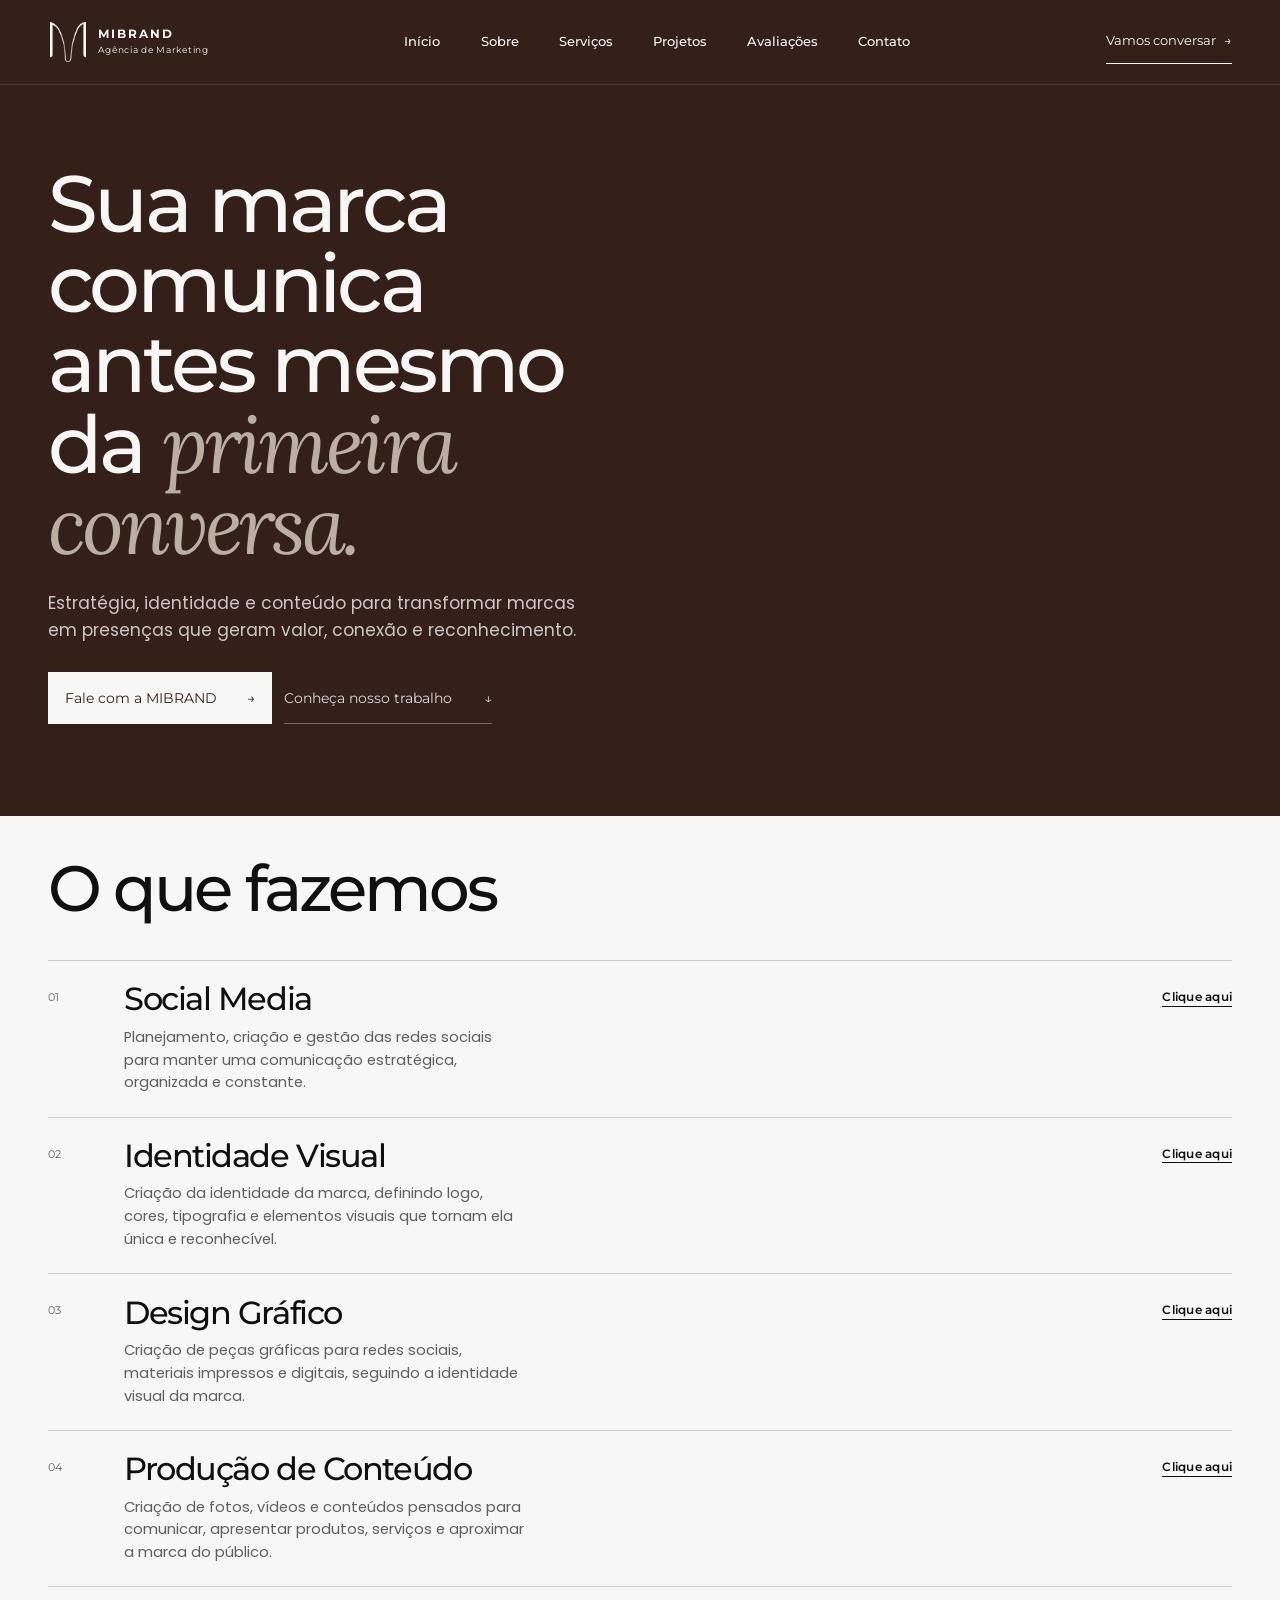
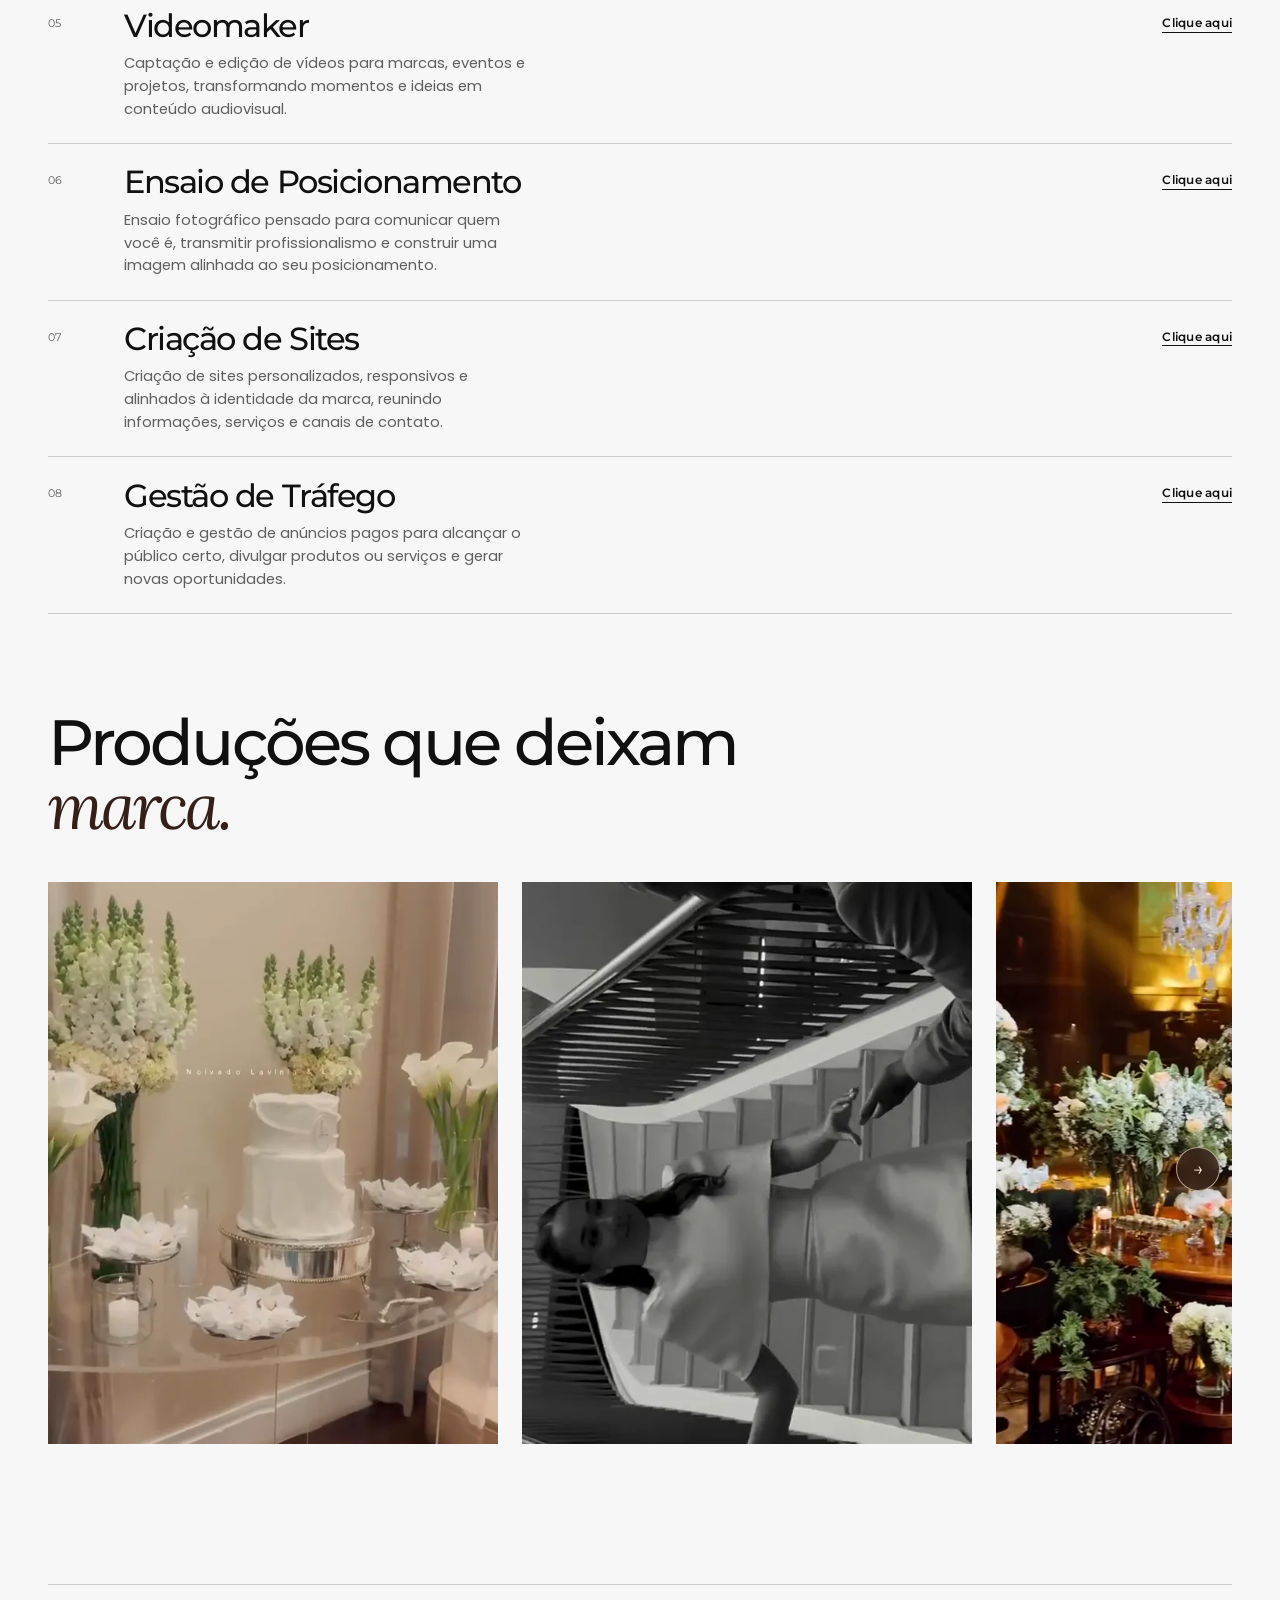
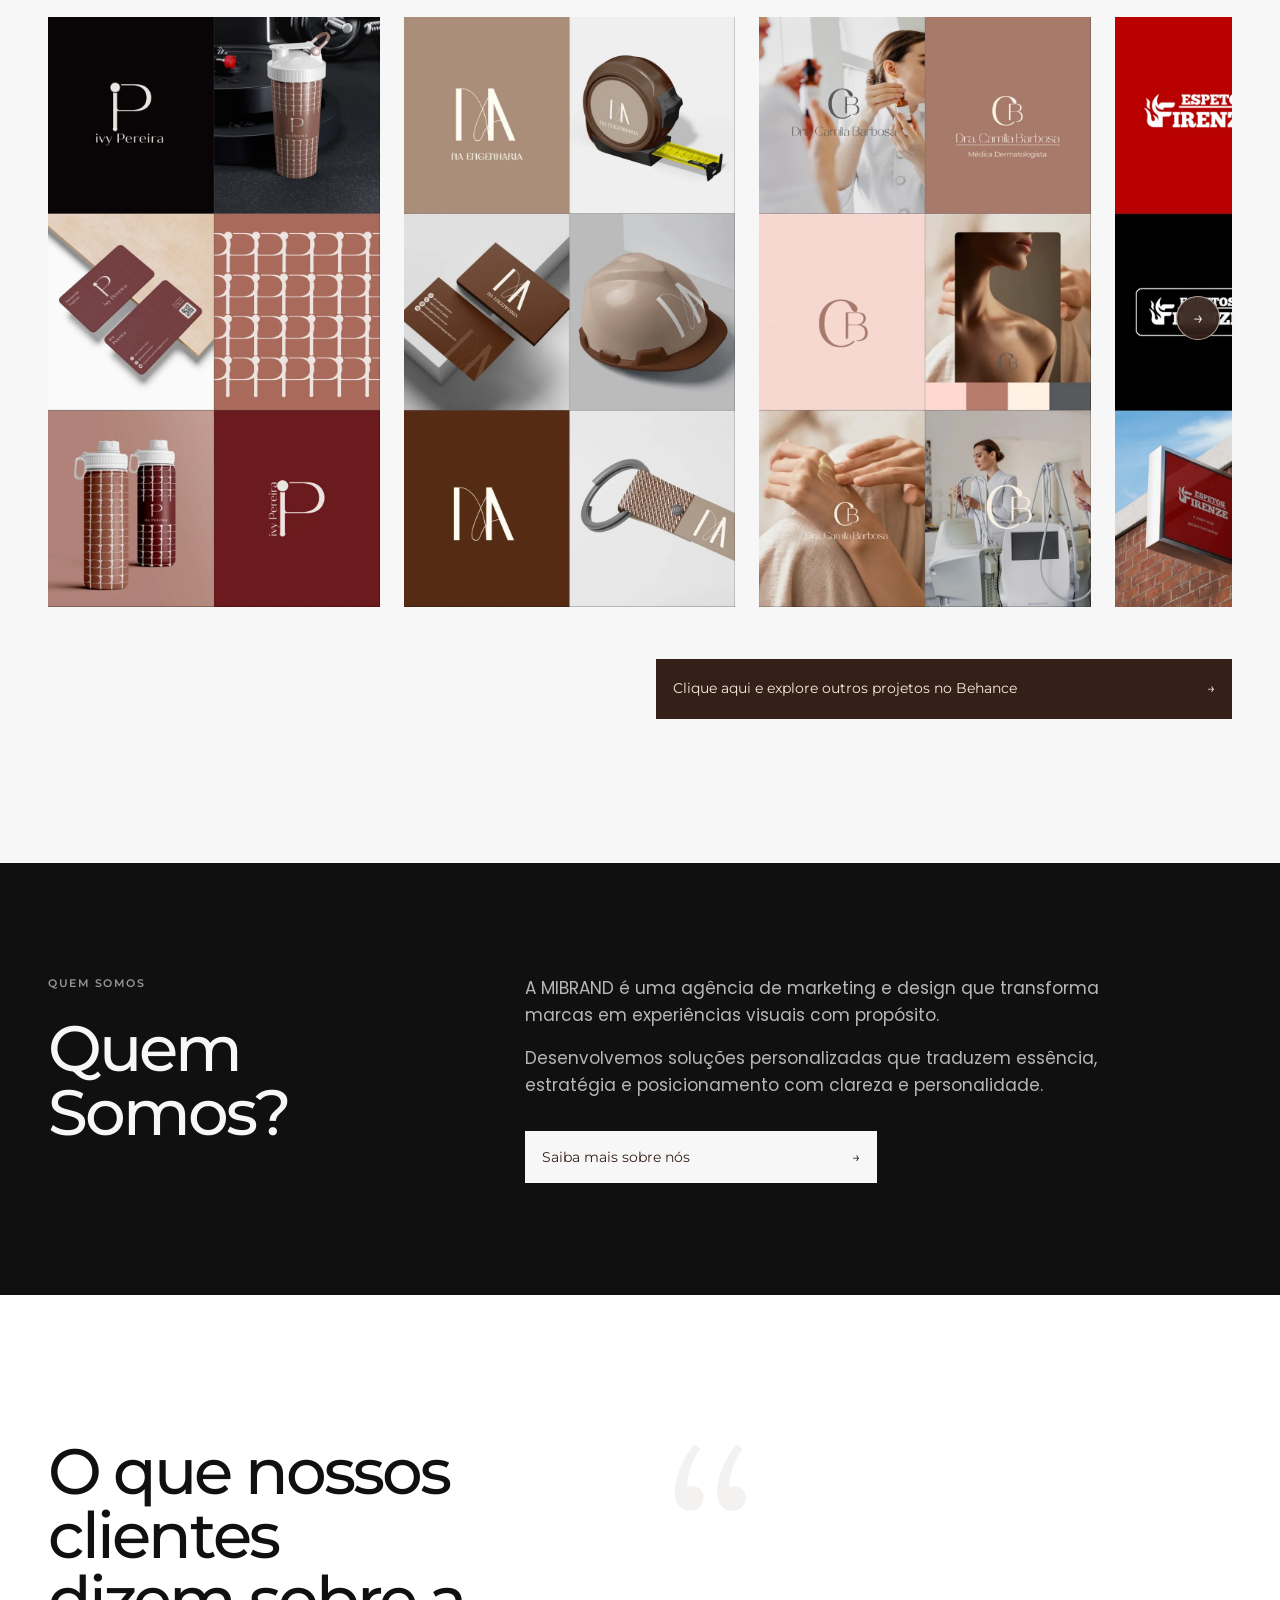
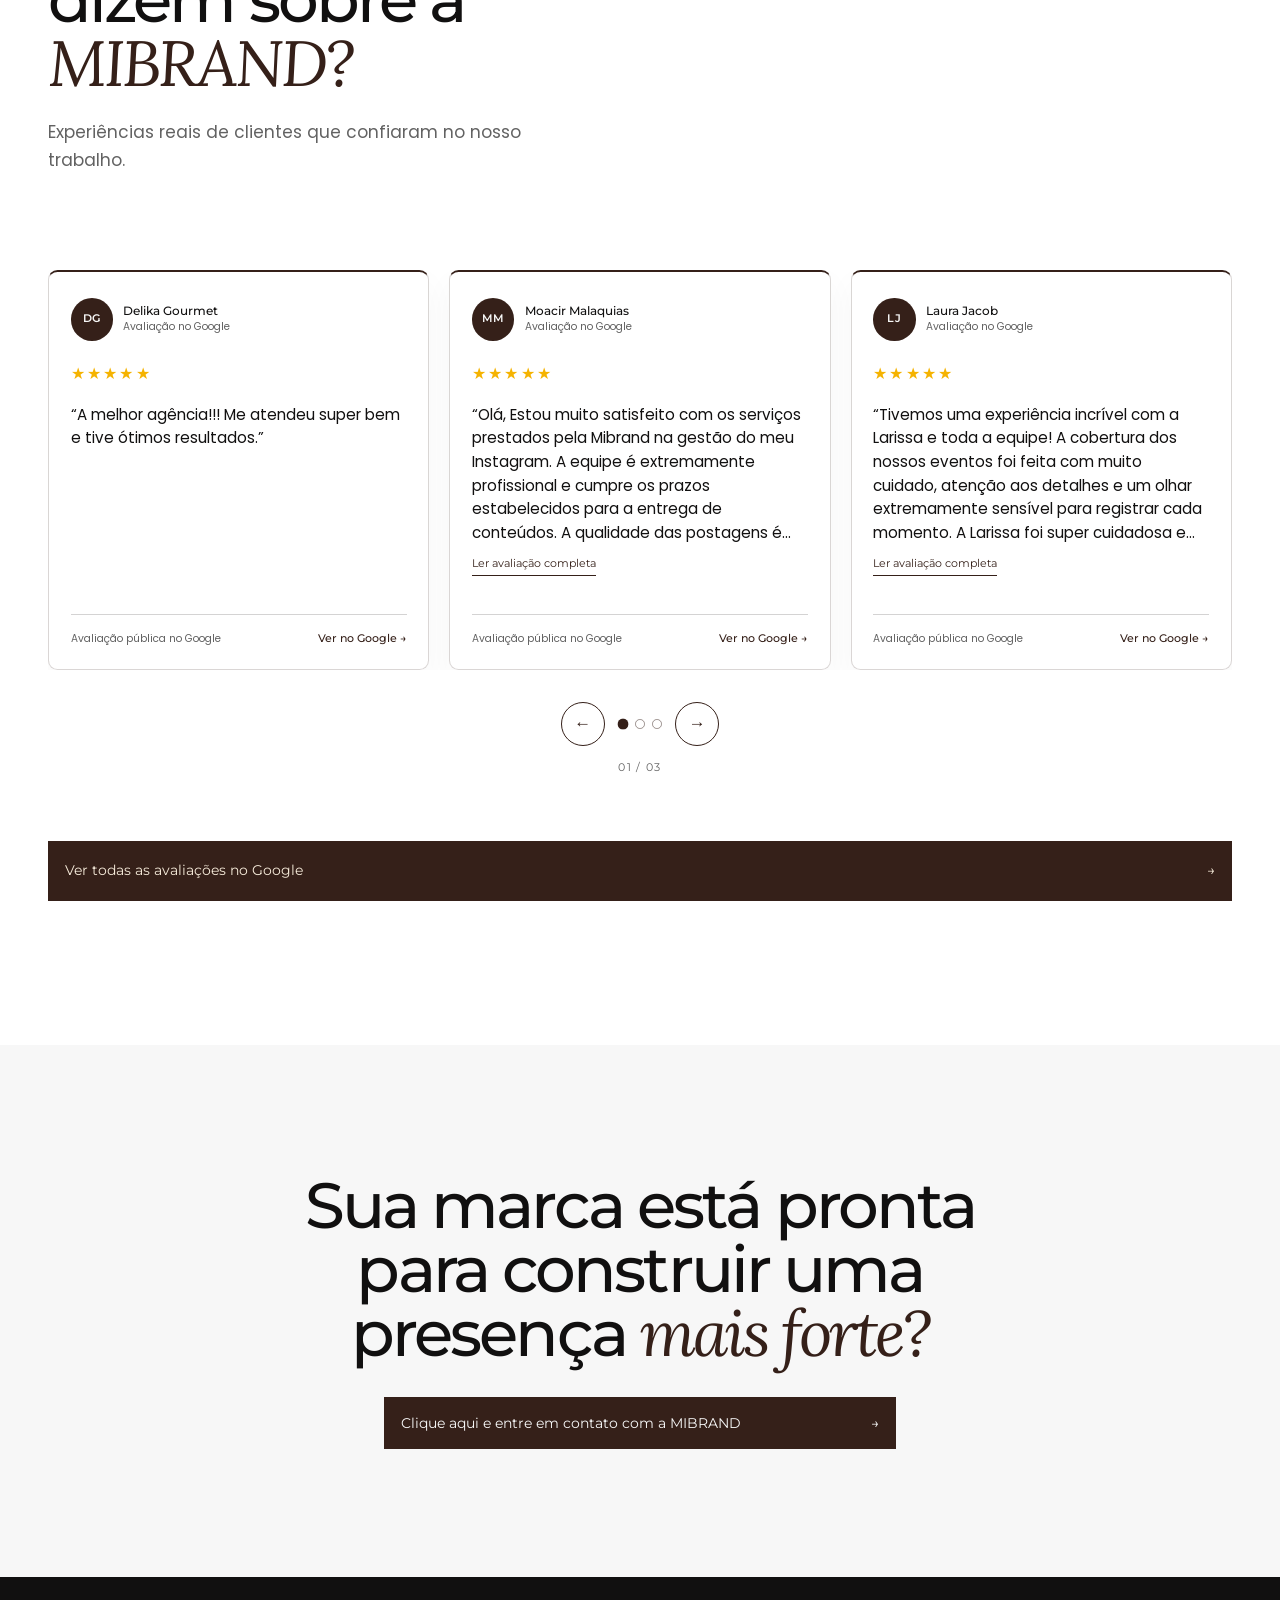
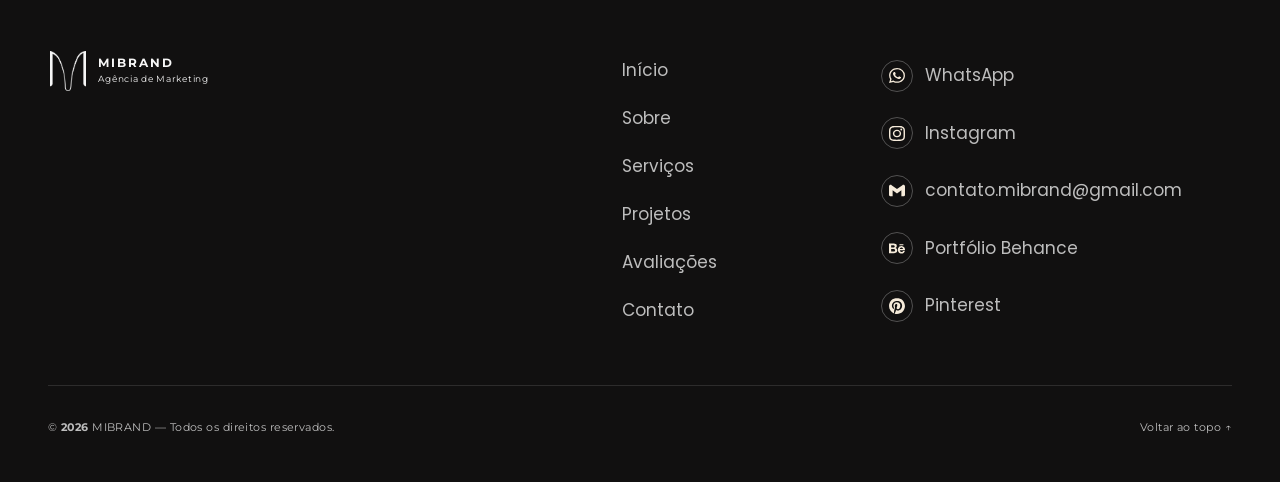
==== index.html @ f419469a "Refina visual das avaliacoes" ====
<!doctype html>
<html lang="pt-BR">
<head>
  <meta charset="utf-8">
  <meta name="viewport" content="width=device-width, initial-scale=1">
  <title>MIBRAND | Marketing &amp; Branding</title>
  <meta name="description" content="MIBRAND é uma agência de marketing, branding e produção de conteúdo que desenvolve estratégia, identidade e presença para marcas.">
  <meta name="robots" content="index,follow">
  <meta name="theme-color" content="#F7F7F7">
  <link rel="canonical" href="https://mibrand.com.br/">
  <meta property="og:type" content="website">
  <meta property="og:locale" content="pt_BR">
  <meta property="og:title" content="MIBRAND | Marketing & Branding">
  <meta property="og:description" content="Estratégia, identidade e conteúdo para marcas que desejam ser reconhecidas e lembradas.">
  <meta property="og:url" content="https://mibrand.com.br/">
  <meta property="og:image" content="https://mibrand.com.br/assets/images/mibrand-og.webp">
  <meta property="og:image:width" content="1200">
  <meta property="og:image:height" content="628">
  <meta property="og:image:alt" content="Direção criativa da MIBRAND em uma composição visual de tons terrosos">
  <meta name="twitter:card" content="summary_large_image">
  <meta name="twitter:title" content="MIBRAND | Marketing & Branding">
  <meta name="twitter:description" content="Estratégia, identidade e conteúdo para marcas relevantes, reconhecíveis e consistentes.">
  <meta name="twitter:image" content="https://mibrand.com.br/assets/images/mibrand-og.webp">
  <link rel="icon" href="assets/logo/mibrand-logo-brown.png" type="image/png">
  <link rel="preconnect" href="https://fonts.googleapis.com">
  <link rel="preconnect" href="https://fonts.gstatic.com" crossorigin>
  <link href="https://fonts.googleapis.com/css2?family=Lora:ital,wght@0,400;0,500;1,400;1,500&family=Montserrat:wght@400;500;600&family=Poppins:wght@400;500;600&display=swap" rel="stylesheet">
  <link rel="stylesheet" href="css/style.css">
  <script type="application/ld+json">{"@context":"https://schema.org","@type":"Organization","name":"MIBRAND","description":"Agência de marketing, branding e produção de conteúdo.","url":"https://mibrand.com.br/","logo":"https://mibrand.com.br/assets/logo/mibrand-logo-brown.png","email":"contato.mibrand@gmail.com","sameAs":["https://www.instagram.com/agenciamibrand/","https://www.behance.net/agenciamibrand","https://br.pinterest.com/agenciamibrand/"],"contactPoint":{"@type":"ContactPoint","telephone":"+55-11-97340-8275","contactType":"customer service","areaServed":"BR","availableLanguage":"Portuguese"}}</script>
</head>
<body>
  <a class="skip-link" href="#conteudo">Ir para o conteúdo</a>
  <header class="header" data-header>
    <div class="container nav">
      <a class="brand" href="index.html#inicio" aria-label="MIBRAND — início"><span class="brand-mark"><img class="brand-logo-light" src="assets/logo/mibrand-logo-light.png" alt="" width="395" height="443"><img class="brand-logo-brown" src="assets/logo/mibrand-logo-brown.png" alt="" width="395" height="443"></span><span><b>MIBRAND</b><small>Agência de Marketing</small></span></a>
      <nav class="menu" id="menu" aria-label="Navegação principal">
        <a href="index.html#inicio">Início</a><a href="sobre.html">Sobre</a><a href="index.html#servicos">Serviços</a><a href="index.html#projetos">Projetos</a><a href="index.html#avaliacoes">Avaliações</a><a href="index.html#contato">Contato</a><a class="mobile-menu-cta whatsapp-link" href="#">Vamos conversar <span aria-hidden="true">→</span></a>
      </nav>
      <a class="header-cta whatsapp-link" href="#">Vamos conversar <span aria-hidden="true">→</span></a>
      <button class="menu-toggle" aria-controls="menu" aria-expanded="false" aria-label="Abrir menu"><span></span><span></span></button>
    </div>
  </header>

  <main id="conteudo">
    <section class="hero" id="inicio">
      <div class="container hero-grid">
        <div class="hero-copy reveal">
          <h1>Sua marca comunica antes mesmo da <em>primeira conversa.</em></h1>
          <p class="hero-text">Estratégia, identidade e conteúdo para transformar marcas em presenças que geram valor, conexão e reconhecimento.</p>
          <div class="actions"><a class="button button-light whatsapp-link" href="#">Fale com a MIBRAND <span aria-hidden="true">→</span></a><a class="text-link" href="#projetos">Conheça nosso trabalho <span aria-hidden="true">↓</span></a></div>
        </div>
      </div>
    </section>

    <section class="section services" id="servicos">
      <div class="container">
        <div class="services-head reveal"><h2>O que fazemos</h2></div>
        <div class="service-list">
          <a class="service service-link reveal" href="https://wa.me/5511973408275" data-whatsapp-service="Social Media"><span class="service-number">01</span><div class="service-main"><h3>Social Media</h3><p>Planejamento, criação e gestão das redes sociais para manter uma comunicação estratégica, organizada e constante.</p></div><span class="service-action">Clique aqui</span></a>
          <a class="service service-link reveal" href="https://wa.me/5511973408275" data-whatsapp-service="Identidade Visual"><span class="service-number">02</span><div class="service-main"><h3>Identidade Visual</h3><p>Criação da identidade da marca, definindo logo, cores, tipografia e elementos visuais que tornam ela única e reconhecível.</p></div><span class="service-action">Clique aqui</span></a>
          <a class="service service-link reveal" href="https://wa.me/5511973408275" data-whatsapp-service="Design Gráfico"><span class="service-number">03</span><div class="service-main"><h3>Design Gráfico</h3><p>Criação de peças gráficas para redes sociais, materiais impressos e digitais, seguindo a identidade visual da marca.</p></div><span class="service-action">Clique aqui</span></a>
          <a class="service service-link reveal" href="https://wa.me/5511973408275" data-whatsapp-service="Produção de Conteúdo"><span class="service-number">04</span><div class="service-main"><h3>Produção de Conteúdo</h3><p>Criação de fotos, vídeos e conteúdos pensados para comunicar, apresentar produtos, serviços e aproximar a marca do público.</p></div><span class="service-action">Clique aqui</span></a>
          <a class="service service-link reveal" href="https://wa.me/5511973408275" data-whatsapp-service="Videomaker"><span class="service-number">05</span><div class="service-main"><h3>Videomaker</h3><p>Captação e edição de vídeos para marcas, eventos e projetos, transformando momentos e ideias em conteúdo audiovisual.</p></div><span class="service-action">Clique aqui</span></a>
          <a class="service service-link reveal" href="https://wa.me/5511973408275" data-whatsapp-service="Ensaio de Posicionamento"><span class="service-number">06</span><div class="service-main"><h3>Ensaio de Posicionamento</h3><p>Ensaio fotográfico pensado para comunicar quem você é, transmitir profissionalismo e construir uma imagem alinhada ao seu posicionamento.</p></div><span class="service-action">Clique aqui</span></a>
          <a class="service service-link reveal" href="https://wa.me/5511973408275" data-whatsapp-service="Criação de Sites"><span class="service-number">07</span><div class="service-main"><h3>Criação de Sites</h3><p>Criação de sites personalizados, responsivos e alinhados à identidade da marca, reunindo informações, serviços e canais de contato.</p></div><span class="service-action">Clique aqui</span></a>
          <a class="service service-link reveal" href="https://wa.me/5511973408275" data-whatsapp-service="Gestão de Tráfego"><span class="service-number">08</span><div class="service-main"><h3>Gestão de Tráfego</h3><p>Criação e gestão de anúncios pagos para alcançar o público certo, divulgar produtos ou serviços e gerar novas oportunidades.</p></div><span class="service-action">Clique aqui</span></a>
        </div>
      </div>
    </section>

    <section class="section work" id="projetos">
      <div class="container">
        <div class="work-head reveal"><h2>Produções que deixam<br><em>marca.</em></h2></div>
        <div data-carousel>
          <div class="project-grid" data-carousel-track tabindex="0" aria-label="Vídeos de serviços em destaque. Deslize horizontalmente para ver mais.">
            <article class="project reveal"><div class="project-media"><video muted loop playsinline preload="metadata" poster="assets/videos/mibrand-video-01.webp" aria-label="Vídeo de trabalho da MIBRAND"><source src="assets/videos/mibrand-video-01.mp4" type="video/mp4"></video></div></article>
            <article class="project reveal"><div class="project-media"><video muted loop playsinline preload="metadata" poster="assets/videos/mibrand-video-02.webp" aria-label="Vídeo de trabalho da MIBRAND"><source src="assets/videos/mibrand-video-02.mp4" type="video/mp4"></video></div></article>
            <article class="project reveal"><div class="project-media"><video muted loop playsinline preload="metadata" poster="assets/videos/mibrand-video-03.webp" aria-label="Vídeo de trabalho da MIBRAND"><source src="assets/videos/mibrand-video-03.mp4" type="video/mp4"></video></div></article>
            <article class="project reveal"><div class="project-media"><video muted loop playsinline preload="metadata" poster="assets/videos/mibrand-video-04.webp" aria-label="Vídeo de trabalho da MIBRAND"><source src="assets/videos/mibrand-video-04.mp4" type="video/mp4"></video></div></article>
            <article class="project reveal"><div class="project-media"><video muted loop playsinline preload="metadata" poster="assets/videos/mibrand-video-05.webp" aria-label="Vídeo de trabalho da MIBRAND"><source src="assets/videos/mibrand-video-05.mp4" type="video/mp4"></video></div></article>
            <article class="project reveal"><div class="project-media"><video muted loop playsinline preload="metadata" poster="assets/videos/mibrand-video-06.webp" aria-label="Vídeo de trabalho da MIBRAND"><source src="assets/videos/mibrand-video-06.mp4" type="video/mp4"></video></div></article>
            <article class="project reveal"><div class="project-media"><video muted loop playsinline preload="metadata" poster="assets/videos/mibrand-video-07.webp" aria-label="Vídeo de trabalho da MIBRAND"><source src="assets/videos/mibrand-video-07.mp4" type="video/mp4"></video></div></article>
            <article class="project reveal"><div class="project-media"><video muted loop playsinline preload="metadata" poster="assets/videos/mibrand-video-08.webp" aria-label="Vídeo de trabalho da MIBRAND"><source src="assets/videos/mibrand-video-08.mp4" type="video/mp4"></video></div></article>
            <article class="project reveal"><div class="project-media"><video muted loop playsinline preload="metadata" poster="assets/videos/mibrand-video-09.webp" aria-label="Vídeo de trabalho da MIBRAND"><source src="assets/videos/mibrand-video-09.mp4" type="video/mp4"></video></div></article>
            <article class="project reveal"><div class="project-media"><video muted loop playsinline preload="metadata" poster="assets/videos/mibrand-video-10.webp" aria-label="Vídeo de trabalho da MIBRAND"><source src="assets/videos/mibrand-video-10.mp4" type="video/mp4"></video></div></article>
            <article class="project reveal"><div class="project-media"><video muted loop playsinline preload="metadata" poster="assets/videos/mibrand-video-11.webp" aria-label="Vídeo de trabalho da MIBRAND"><source src="assets/videos/mibrand-video-11.mp4" type="video/mp4"></video></div></article>
            <article class="project reveal"><div class="project-media"><video muted loop playsinline preload="metadata" poster="assets/videos/mibrand-video-12.webp" aria-label="Vídeo de trabalho da MIBRAND"><source src="assets/videos/mibrand-video-12.mp4" type="video/mp4"></video></div></article>
            <article class="project reveal"><div class="project-media"><video muted loop playsinline preload="metadata" poster="assets/videos/mibrand-video-13.webp" aria-label="Vídeo de trabalho da MIBRAND"><source src="assets/videos/mibrand-video-13.mp4" type="video/mp4"></video></div></article>
            <article class="project reveal"><div class="project-media"><video muted loop playsinline preload="metadata" poster="assets/videos/mibrand-video-14.webp" aria-label="Vídeo de trabalho da MIBRAND"><source src="assets/videos/mibrand-video-14.mp4" type="video/mp4"></video></div></article>
          </div>
          <div class="project-controls" aria-label="Navegação dos vídeos">
            <button type="button" data-carousel-prev aria-label="Ver vídeos anteriores">←</button>
            <button type="button" data-carousel-next aria-label="Ver próximos vídeos">→</button>
          </div>
        </div>
        <div class="identity-showcase">
          <div data-carousel>
            <div class="project-grid identity-grid" data-carousel-track tabindex="0" aria-label="Projetos de identidade visual. Deslize horizontalmente para ver mais.">
              <article class="project reveal"><div class="project-media identity-media"><img src="assets/images/identity/identidade-visual-01.webp" alt="Identidade visual de Ivy Pereira aplicada a garrafas e cartões" width="900" height="1600" loading="lazy" decoding="async"></div></article>
              <article class="project reveal"><div class="project-media identity-media"><img src="assets/images/identity/identidade-visual-02.webp" alt="Identidade visual da NA Engenharia aplicada a materiais profissionais" width="900" height="1600" loading="lazy" decoding="async"></div></article>
              <article class="project reveal"><div class="project-media identity-media"><img src="assets/images/identity/identidade-visual-03.webp" alt="Identidade visual da Dra. Camila Barbosa para dermatologia" width="900" height="1600" loading="lazy" decoding="async"></div></article>
              <article class="project reveal"><div class="project-media identity-media"><img src="assets/images/identity/identidade-visual-04.webp" alt="Identidade visual do Espetos Firenze aplicada a fachada e uniformes" width="900" height="1600" loading="lazy" decoding="async"></div></article>
            </div>
            <div class="project-controls" aria-label="Navegação dos projetos de identidade visual">
              <button type="button" data-carousel-prev aria-label="Ver identidades anteriores">←</button>
              <button type="button" data-carousel-next aria-label="Ver próximas identidades">→</button>
            </div>
          </div>
        </div>
        <a class="behance-link" href="https://www.behance.net/agenciamibrand" target="_blank" rel="noopener">Clique aqui e explore outros projetos no Behance <span aria-hidden="true">→</span></a>
      </div>
    </section>

    <section class="home-about" aria-labelledby="home-about-title">
      <div class="container home-about-grid reveal">
        <div><p class="about-index">QUEM SOMOS</p><h2 id="home-about-title">Quem<br>Somos?</h2></div>
        <div class="home-about-copy"><p>A MIBRAND é uma agência de marketing e design que transforma marcas em experiências visuais com propósito.</p><p>Desenvolvemos soluções personalizadas que traduzem essência, estratégia e posicionamento com clareza e personalidade.</p><a class="button home-about-button" href="sobre.html">Saiba mais sobre nós <span aria-hidden="true">→</span></a></div>
      </div>
    </section>

    <section class="reviews" id="avaliacoes" aria-labelledby="reviews-title">
      <div class="container">
        <div class="reviews-head reveal">
          <div class="reviews-intro">
            <span class="reviews-quote" aria-hidden="true">“</span>
            <h2 id="reviews-title">O que nossos clientes<br>dizem sobre a <em>MIBRAND?</em></h2>
            <p class="reviews-subtitle">Experiências reais de clientes que confiaram no nosso trabalho.</p>
          </div>
        </div>
        <div class="reviews-carousel" data-reviews-carousel aria-roledescription="carrossel">
          <div class="reviews-stage">
            <div class="reviews-track" data-reviews-track tabindex="0" role="region" aria-label="Avaliações de clientes da MIBRAND. Use as setas do teclado ou deslize para navegar."></div>
          </div>
          <div class="reviews-navigation" aria-label="Navegação das avaliações">
            <button type="button" data-reviews-prev aria-label="Ver avaliações anteriores">←</button>
            <div class="reviews-dots" data-reviews-dots aria-label="Selecionar avaliação"></div>
            <button type="button" data-reviews-next aria-label="Ver próximas avaliações">→</button>
            <span class="reviews-count" data-reviews-count aria-live="polite">01 / 09</span>
          </div>
        </div>
        <a class="reviews-link reveal" href="https://www.google.com/maps/place/Ag%C3%AAncia+MIBRAND/@19.990969,-110.9653473,12z/data=!4m12!1m2!2m1!1smibrand!3m8!1s0x4b6260ff4d3fdd9d:0x781a2148f4f84e40!8m2!3d19.990969!4d-110.8252716!9m1!1b1!15sCgdtaWJyYW5kkgEQbWFya2V0aW5nX2FnZW5jeeABAA!16s%2Fg%2F11zb1wv4t3" target="_blank" rel="noopener">Ver todas as avaliações no Google <span aria-hidden="true">→</span></a>
      </div>
    </section>

    <dialog class="review-modal" data-review-modal aria-labelledby="review-modal-name">
      <div class="review-modal-panel">
        <button class="review-modal-close" type="button" data-review-modal-close aria-label="Fechar avaliação completa">×</button>
        <div class="review-modal-head">
          <span class="review-modal-avatar" data-review-modal-avatar aria-hidden="true"></span>
          <div><h3 id="review-modal-name" data-review-modal-name></h3><span>Avaliação no Google</span></div>
        </div>
        <span class="review-modal-stars" data-review-modal-stars></span>
        <blockquote data-review-modal-text></blockquote>
        <div class="review-modal-footer">
          <span>Avaliação pública no Google</span>
          <a data-review-modal-link href="https://www.google.com/maps/place/Ag%C3%AAncia+MIBRAND/@19.990969,-110.9653473,12z/data=!4m12!1m2!2m1!1smibrand!3m8!1s0x4b6260ff4d3fdd9d:0x781a2148f4f84e40!8m2!3d19.990969!4d-110.8252716!9m1!1b1!15sCgdtaWJyYW5kkgEQbWFya2V0aW5nX2FnZW5jeeABAA!16s%2Fg%2F11zb1wv4t3" target="_blank" rel="noopener noreferrer">Ver avaliação no Google →</a>
        </div>
      </div>
    </dialog>

    <section class="contact" id="contato"><div class="container reveal"><h2>Sua marca está pronta para construir uma presença <em>mais forte?</em></h2><a class="button button-light whatsapp-link" href="#">Clique aqui e entre em contato com a MIBRAND <span aria-hidden="true">→</span></a></div></section>
  </main>

  <footer class="footer"><div class="container footer-grid"><div><a class="brand footer-brand" href="index.html#inicio"><span class="brand-mark"><img class="brand-logo-light" src="assets/logo/mibrand-logo-light.png" alt="" width="395" height="443"></span><span><b>MIBRAND</b><small>Agência de Marketing</small></span></a></div><nav aria-label="Links do rodapé"><a href="index.html#inicio">Início</a><a href="sobre.html">Sobre</a><a href="index.html#servicos">Serviços</a><a href="index.html#projetos">Projetos</a><a href="index.html#avaliacoes">Avaliações</a><a href="index.html#contato">Contato</a></nav><div class="footer-contact"><a class="whatsapp-link" href="#"><span class="footer-icon"><img src="assets/icons/whatsapp.svg" alt="" width="18" height="18" aria-hidden="true"></span><span>WhatsApp</span></a><a href="https://www.instagram.com/agenciamibrand/" target="_blank" rel="noopener"><span class="footer-icon"><img src="assets/icons/instagram.svg" alt="" width="18" height="18" aria-hidden="true"></span><span>Instagram</span></a><a href="mailto:contato.mibrand@gmail.com"><span class="footer-icon"><img src="assets/icons/gmail.svg" alt="" width="18" height="18" aria-hidden="true"></span><span>contato.mibrand@gmail.com</span></a><a href="https://www.behance.net/agenciamibrand" target="_blank" rel="noopener"><span class="footer-icon"><img src="assets/icons/behance.svg" alt="" width="18" height="18" aria-hidden="true"></span><span>Portfólio Behance</span></a><a href="https://br.pinterest.com/agenciamibrand/" target="_blank" rel="noopener"><span class="footer-icon"><img src="assets/icons/pinterest.svg" alt="" width="18" height="18" aria-hidden="true"></span><span>Pinterest</span></a></div></div><div class="container footer-bottom"><span>© <b id="year"></b> MIBRAND — Todos os direitos reservados.</span><a href="index.html#inicio">Voltar ao topo ↑</a></div></footer>

  <a class="floating-whatsapp whatsapp-link" href="#" aria-label="Conversar com a MIBRAND pelo WhatsApp"><img src="assets/icons/whatsapp.svg" alt="" width="28" height="28" aria-hidden="true"></a>
  <script src="js/script.js"></script>
</body>
</html>
---- css/style.css ----
:root {
  --primary: #352019;
  --secondary: #bbafa1;
  --background: #f6ebda;
  --surface: #f7f7f7;
  --text: #111010;
  --text-muted: rgba(17, 16, 16, 0.66);
  --accent: #bbafa1;
  --white: #f7f7f7;
  --line: rgba(17, 16, 16, 0.18);
  --font-display: "Montserrat", sans-serif;
  --font-body: "Poppins", sans-serif;
  --font-editorial: "Editor's Note", "Lora", serif;
  --ease: cubic-bezier(0.2, 0.75, 0.25, 1);
  --container: min(100% - 2rem, 76rem);
  --section-space: clamp(5rem, 18vw, 7rem);
}

*,
*::before,
*::after {
  box-sizing: border-box;
}

html {
  scroll-behavior: smooth;
  scroll-padding-top: 5rem;
}

html,
body {
  width: 100%;
  min-width: 0;
}

body {
  margin: 0;
  background: var(--surface);
  color: var(--text);
  font-family: var(--font-body);
  font-size: clamp(1rem, 3.8vw, 1.0625rem);
  font-weight: 400;
  line-height: 1.6;
}

body.menu-open {
  overflow: hidden;
  overscroll-behavior: none;
}

body.review-modal-open { overflow: hidden; }

a { color: inherit; text-decoration: none; }
button { color: inherit; font: inherit; }
img,
video,
iframe { display: block; max-width: 100%; height: auto; }

h1,
h2,
h3,
p,
a,
span,
div {
  min-width: 0;
  max-width: 100%;
  word-break: normal;
  overflow-wrap: break-word;
  hyphens: none;
}

h1,
h2,
h3 {
  margin: 0;
  font-family: var(--font-display);
  font-weight: 500;
  letter-spacing: -0.045em;
  line-height: 1;
}

h1 { font-size: clamp(2.5rem, 12vw, 3.35rem); }
h2 { font-size: clamp(2.25rem, 9.8vw, 3.1rem); }
h3 { font-size: clamp(1.55rem, 7vw, 2rem); }

em {
  color: var(--primary);
  font-family: var(--font-editorial);
  font-style: italic;
  font-weight: 400;
}

.hero em { color: var(--secondary); }

::selection { background: var(--secondary); color: var(--text); }

:focus-visible {
  outline: 2px solid var(--primary);
  outline-offset: 4px;
}

.container {
  width: var(--container);
  margin-inline: auto;
}

.skip-link {
  position: fixed;
  top: -5rem;
  left: 1rem;
  z-index: 1000;
  padding: 0.75rem 1rem;
  background: var(--white);
  color: var(--primary);
}

.skip-link:focus { top: 0.75rem; }

.header,
.header.scrolled {
  position: fixed;
  inset: 0 0 auto;
  z-index: 100;
  border-bottom: 1px solid rgba(247, 247, 247, 0.12);
  background: var(--primary);
  color: var(--white);
  backdrop-filter: none;
  transition: background 0.25s var(--ease), color 0.25s var(--ease), border-color 0.25s var(--ease);
}

.nav {
  display: flex;
  min-width: 0;
  height: 4.75rem;
  align-items: center;
  justify-content: space-between;
}

.brand {
  position: relative;
  z-index: 102;
  display: inline-flex;
  min-height: 2.75rem;
  align-items: center;
  gap: 0.65rem;
}

.brand-mark {
  position: relative;
  display: block;
  width: 2.25rem;
  height: 2.25rem;
  flex: 0 0 auto;
}

.brand-mark img {
  position: absolute;
  inset: 0;
  width: 100%;
  height: 100%;
  object-fit: contain;
  transition: opacity 0.25s var(--ease);
}

.header .brand-logo-light { opacity: 1; }
.header .brand-logo-brown { opacity: 0; }

.brand > span { display: flex; flex-direction: column; line-height: 1; }
.brand b { font-family: var(--font-display); font-size: 0.74rem; letter-spacing: 0.16em; }
.brand small { display: block; margin-top: 0.35rem; font-family: var(--font-display); font-size: 0.56rem; letter-spacing: 0.08em; }

.menu-toggle {
  position: relative;
  z-index: 102;
  display: grid;
  width: 2.75rem;
  height: 2.75rem;
  padding: 0.7rem;
  place-content: center;
  border: 0;
  background: transparent;
  cursor: pointer;
}

.menu-toggle span {
  display: block;
  width: 1.25rem;
  height: 1px;
  margin: 0.2rem 0;
  background: currentColor;
  transition: transform 0.25s var(--ease);
}

.menu-toggle[aria-expanded="true"] span:first-child { transform: translateY(0.25rem) rotate(45deg); }
.menu-toggle[aria-expanded="true"] span:last-child { transform: translateY(-0.25rem) rotate(-45deg); }

.menu {
  position: fixed;
  top: 4.75rem;
  right: 0;
  left: 0;
  z-index: 101;
  display: flex;
  width: 100%;
  height: calc(100dvh - 4.75rem);
  padding: 2rem 1rem max(1.5rem, env(safe-area-inset-bottom));
  flex-direction: column;
  align-items: stretch;
  justify-content: center;
  background: var(--primary);
  color: var(--white);
  transform: translateY(-100%);
  transition: transform 0.4s var(--ease);
}

.menu.open { transform: translateY(0); }

.menu a {
  display: flex;
  width: 100%;
  min-height: 3.5rem;
  align-items: center;
  justify-content: space-between;
  border-bottom: 1px solid rgba(247, 247, 247, 0.12);
  font-family: var(--font-display);
  font-size: clamp(1.65rem, 8vw, 2.25rem);
  font-weight: 500;
  letter-spacing: -0.04em;
}

.menu .mobile-menu-cta {
  min-height: 3.75rem;
  margin-top: 1rem;
  padding-inline: 1rem;
  border: 0;
  border-bottom: 1px solid rgba(247, 247, 247, 0.7);
  background: transparent;
  color: var(--white);
  font-size: 1rem;
  letter-spacing: -0.02em;
}

.header-cta { display: none; }

.hero {
  position: relative;
  display: flex;
  min-height: auto;
  padding: 6rem 0 2.5rem;
  align-items: center;
  background: var(--primary);
  color: var(--white);
}

.hero-grid { display: grid; gap: 2.5rem; align-items: center; }
.hero-copy { width: min(100%, 38rem); min-width: 0; }
.hero h1 { max-width: 11ch; font-size: clamp(2.5rem, 10vw, 4.1rem); }
.hero-text { max-width: 34rem; margin: 1.5rem 0 0; color: rgba(247, 247, 247, 0.78); }
.hero .button-light { background: var(--white); color: var(--primary); }
.hero .text-link { border-color: rgba(247, 247, 247, 0.35); color: rgba(247, 247, 247, 0.86); }

.actions {
  display: grid;
  gap: 0.75rem;
  margin-top: 1.75rem;
}

.button,
.text-link {
  display: inline-flex;
  width: 100%;
  min-height: 3.25rem;
  align-items: center;
  justify-content: space-between;
  gap: 1rem;
  font-family: var(--font-display);
  font-size: 0.86rem;
}

.button { padding: 0.75rem 1rem; border: 1px solid transparent; }
.button-light { background: var(--primary); color: var(--white); }
.text-link { padding: 0.6rem 0; border-bottom: 1px solid var(--line); }

.section { padding-block: var(--section-space); }
.about-grid { display: grid; gap: 2rem; }
.about-grid > div { max-width: 38rem; }
.about-grid p { margin: 0; }
.about-grid p + p { margin-top: 1rem; color: var(--text-muted); }

.services { padding-top: clamp(1.25rem, 4vw, 2.5rem); padding-bottom: clamp(1.5rem, 5vw, 3rem); background: var(--surface); }
.work { padding-top: clamp(1.5rem, 5vw, 3rem); }
.services-head { margin-bottom: clamp(1.75rem, 4vw, 2.5rem); }
.work-head { margin-bottom: 2.75rem; }
.service {
  display: grid;
  min-height: 6.75rem;
  grid-template-columns: 2rem minmax(0, 1fr);
  gap: 0.75rem;
  align-items: start;
  padding-block: 1.25rem;
  border-top: 1px solid var(--line);
  cursor: pointer;
  touch-action: manipulation;
}
.service:last-child { border-bottom: 1px solid var(--line); }
.service-number { padding-top: 0.35rem; color: var(--text-muted); font-family: var(--font-display); font-size: 0.68rem; }
.service-main { display: grid; gap: 0.65rem; }
.service h3 { overflow-wrap: normal; }
.service-main p { max-width: 34rem; margin: 0; color: var(--text-muted); font-size: 0.92rem; line-height: 1.55; }
.service-action { grid-column: 2; justify-self: start; padding-top: 0.35rem; border-bottom: 1px solid currentColor; font-family: var(--font-display); font-size: 0.75rem; font-weight: 600; letter-spacing: 0.02em; line-height: 1.4; white-space: nowrap; transition: transform 0.25s var(--ease); }

.project-grid {
  display: grid;
  grid-auto-columns: minmax(17rem, 90%);
  grid-auto-flow: column;
  gap: 1rem;
  padding-bottom: 0.75rem;
  overflow-x: auto;
  overflow-y: hidden;
  overscroll-behavior-inline: contain;
  scroll-padding-inline: 0.1rem;
  scroll-snap-type: inline mandatory;
  scrollbar-color: var(--secondary) transparent;
  scrollbar-width: thin;
}
.project-grid:focus-visible { outline-offset: 0.4rem; }
[data-carousel] { position: relative; }
.project { min-width: 0; scroll-snap-align: start; }
.project-media {
  width: 100%;
  aspect-ratio: 4 / 5;
  background: var(--primary);
  overflow: clip;
}
.project:nth-child(3n + 2) .project-media { background: var(--secondary); }
.project:nth-child(3n) .project-media { background: var(--text); }
.project-media video { width: 100%; height: 100%; object-fit: cover; }
.identity-showcase { margin-top: clamp(5rem, 12vw, 8rem); padding-top: 2rem; border-top: 1px solid var(--line); }
.identity-grid { grid-auto-columns: minmax(14rem, 78%); }
.identity-media { aspect-ratio: 9 / 16; background: var(--surface); }
.identity-media img { width: 100%; height: 100%; object-fit: cover; }
.project-controls {
  position: absolute;
  z-index: 2;
  top: 50%;
  right: 0.75rem;
  left: 0.75rem;
  display: flex;
  justify-content: space-between;
  gap: 0.75rem;
  pointer-events: none;
  transform: translateY(-50%);
}
.project-controls button {
  display: inline-grid;
  width: 2.75rem;
  height: 2.75rem;
  padding: 0;
  place-items: center;
  border: 1px solid rgba(246, 235, 218, 0.62);
  border-radius: 50%;
  background: rgba(53, 32, 25, 0.82);
  box-shadow: 0 0.35rem 1.2rem rgba(17, 16, 16, 0.16);
  color: var(--background);
  font-family: var(--font-display);
  font-size: 1.1rem;
  pointer-events: auto;
  backdrop-filter: blur(0.35rem);
  transition: color 0.25s var(--ease), background 0.25s var(--ease), opacity 0.25s var(--ease), transform 0.25s var(--ease);
}
.project-controls button:disabled { opacity: 0; pointer-events: none; }

.behance-link {
  display: flex;
  width: 100%;
  min-height: 3.75rem;
  margin-top: 2.5rem;
  padding: 0.85rem 1rem;
  align-items: center;
  justify-content: space-between;
  gap: 1rem;
  border: 1px solid var(--primary);
  background: var(--primary);
  color: var(--background);
  font-family: var(--font-display);
  font-size: 0.9rem;
}

.reviews { padding-block: var(--section-space); background: #fff; color: var(--text); overflow: hidden; }
.reviews-head { display: block; }
.reviews-intro { position: relative; max-width: 44rem; }
.reviews h2 { position: relative; z-index: 1; max-width: 14ch; }
.reviews-quote { position: absolute; z-index: 0; top: 0.25rem; right: 0; color: rgba(53, 32, 25, 0.06); font-family: var(--font-editorial); font-size: clamp(9rem, 28vw, 15rem); font-style: italic; line-height: 0.8; pointer-events: none; }
.reviews-subtitle { position: relative; z-index: 1; max-width: 34rem; margin: 1.5rem 0 0; color: var(--text-muted); }
.reviews-carousel { width: 100%; margin: clamp(3.5rem, 10vw, 6rem) auto 0; }
.reviews-stage { overflow: hidden; }
.reviews-track {
  display: grid;
  grid-auto-columns: 100%;
  grid-auto-flow: column;
  gap: 1rem;
  align-items: stretch;
  overflow-x: auto;
  overflow-y: hidden;
  overscroll-behavior-inline: contain;
  scroll-behavior: smooth;
  scroll-snap-type: inline mandatory;
  scrollbar-width: none;
  touch-action: pan-x pan-y;
  cursor: grab;
}
.reviews-track::-webkit-scrollbar { display: none; }
.reviews-track.is-dragging { cursor: grabbing; scroll-snap-type: none; user-select: none; }
.review-card { position: relative; display: flex; height: 26rem; padding: 1.35rem; flex-direction: column; border: 1px solid rgba(53, 32, 25, 0.18); border-top: 0.18rem solid var(--primary); border-radius: 0.6rem; background: #fff; box-shadow: 0 0.8rem 2rem rgba(53, 32, 25, 0.035); scroll-snap-align: start; scroll-snap-stop: always; }
.review-card-head { display: grid; min-height: 3.25rem; grid-template-columns: 2.65rem minmax(0, 1fr); align-items: center; gap: 0.65rem; }
.review-avatar { display: grid; width: 2.65rem; height: 2.65rem; place-items: center; border-radius: 50%; background: var(--primary); color: var(--white); font-family: var(--font-display); font-size: 0.7rem; font-weight: 600; letter-spacing: 0.04em; }
.review-user { display: grid; gap: 0.05rem; }
.review-user strong { display: -webkit-box; overflow: hidden; color: var(--text); font-family: var(--font-display); font-size: 0.78rem; font-weight: 500; line-height: 1.25; -webkit-box-orient: vertical; -webkit-line-clamp: 2; }
.review-user small { color: var(--text-muted); font-size: 0.65rem; }
.review-card-stars { margin-top: 1rem; color: #f5b301; font-family: var(--font-display); font-size: 1rem; letter-spacing: 0.14em; }
.review-card-content { margin: 1rem 0 0; }
.review-card-text { display: -webkit-box; margin: 0; overflow: hidden; color: var(--text); font-family: var(--font-body); font-size: 0.95rem; font-style: normal; line-height: 1.55; -webkit-box-orient: vertical; -webkit-line-clamp: 6; }
.review-card-more-row { display: flex; min-height: 2.2rem; padding-top: 0.65rem; align-items: flex-start; }
.review-more { padding: 0 0 0.15rem; border: 0; border-bottom: 1px solid var(--primary); background: transparent; color: var(--primary); font-family: var(--font-display); font-size: 0.7rem; cursor: pointer; }
.review-card-footer { display: grid; margin-top: auto; padding-top: 0.9rem; grid-template-columns: minmax(0, 1fr) auto; align-items: end; gap: 0.75rem; border-top: 1px solid var(--line); color: var(--text-muted); font-size: 0.65rem; }
.review-card-footer a { color: var(--primary); font-family: var(--font-display); font-size: 0.68rem; font-weight: 500; white-space: nowrap; }
.reviews-navigation { display: grid; grid-template-columns: 2.75rem minmax(0, auto) 2.75rem; width: fit-content; max-width: 100%; margin: 2rem auto 0; align-items: center; gap: 0.85rem; }
.reviews-navigation > button { width: 2.75rem; height: 2.75rem; padding: 0; border: 1px solid var(--primary); border-radius: 50%; background: transparent; color: var(--primary); cursor: pointer; transition: background 0.25s var(--ease), color 0.25s var(--ease), transform 0.25s var(--ease); }
.reviews-dots { display: flex; min-height: 2.75rem; align-items: center; justify-content: center; gap: 0.45rem; }
.reviews-dot { width: 0.6rem; height: 0.6rem; padding: 0; border: 1px solid rgba(53, 32, 25, 0.48); border-radius: 50%; background: transparent; cursor: pointer; transition: background 0.35s var(--ease), transform 0.35s var(--ease); }
.reviews-dot.is-active { background: var(--primary); transform: scale(1.08); }
.reviews-count { grid-column: 1 / -1; color: var(--text-muted); font-family: var(--font-display); font-size: 0.68rem; letter-spacing: 0.12em; text-align: center; }
.reviews-link { display: flex; width: 100%; min-height: 3.75rem; margin: clamp(2.5rem, 8vw, 4rem) auto 0; padding: 0.85rem 1rem; align-items: center; justify-content: space-between; gap: 1rem; border: 1px solid var(--primary); background: var(--primary); color: var(--background); font-family: var(--font-display); font-size: 0.9rem; }

.review-modal { width: min(calc(100% - 2rem), 43rem); max-height: min(90dvh, 48rem); padding: 0; border: 1px solid rgba(53, 32, 25, 0.3); border-radius: 0.7rem; background: #fff; color: var(--text); }
.review-modal::backdrop { background: rgba(17, 16, 16, 0.66); backdrop-filter: blur(0.15rem); }
.review-modal-panel { position: relative; max-height: min(90dvh, 48rem); padding: clamp(1.5rem, 6vw, 3rem); overflow-y: auto; }
.review-modal-close { position: absolute; top: 0.75rem; right: 0.75rem; display: grid; width: 2.5rem; height: 2.5rem; padding: 0; place-items: center; border: 1px solid var(--line); border-radius: 50%; background: transparent; color: var(--primary); font-size: 1.35rem; cursor: pointer; }
.review-modal-head { display: grid; padding-right: 2.75rem; grid-template-columns: 3rem minmax(0, 1fr); align-items: center; gap: 0.8rem; }
.review-modal-avatar { display: grid; width: 3rem; height: 3rem; place-items: center; border-radius: 50%; background: var(--primary); color: var(--white); font-family: var(--font-display); font-size: 0.76rem; font-weight: 600; }
.review-modal-head h3 { font-size: clamp(1.05rem, 4.5vw, 1.35rem); letter-spacing: -0.02em; line-height: 1.2; }
.review-modal-head div > span { color: var(--text-muted); font-size: 0.7rem; }
.review-modal-stars { display: block; margin-top: 1.5rem; color: #f5b301; font-family: var(--font-display); font-size: 1rem; letter-spacing: 0.14em; }
.review-modal blockquote { margin: 1.25rem 0 2rem; color: var(--text); font-family: var(--font-body); font-size: clamp(1rem, 4vw, 1.2rem); font-style: normal; line-height: 1.6; }
.review-modal-footer { display: grid; padding-top: 1rem; gap: 0.75rem; border-top: 1px solid var(--line); color: var(--text-muted); font-size: 0.7rem; }
.review-modal-footer a { color: var(--primary); font-family: var(--font-display); font-size: 0.72rem; font-weight: 500; }

.home-about { padding-block: clamp(4rem, 14vw, 7rem); background: var(--text); color: var(--white); }
.home-about-grid { display: grid; gap: clamp(2.5rem, 9vw, 6rem); }
.home-about .about-index { color: rgba(247, 247, 247, 0.58); }
.home-about h2 { color: var(--white); }
.home-about-copy { max-width: 38rem; }
.home-about-copy p { margin: 0; color: rgba(247, 247, 247, 0.72); }
.home-about-copy p + p { margin-top: 1rem; }
.home-about-button { max-width: 22rem; margin-top: 2rem; background: var(--white); color: var(--primary); }

.contact { padding-block: clamp(5.5rem, 22vw, 8rem); background: var(--surface); color: var(--text); text-align: left; }
.contact h2 { max-width: 17ch; }
.contact .button { max-width: 32rem; margin-top: 2rem; }

.footer { padding: 4.5rem 0 max(5.5rem, calc(env(safe-area-inset-bottom) + 4.5rem)); background: var(--text); color: rgba(247, 247, 247, 0.75); }
.footer-grid { display: grid; gap: 2.5rem; }
.footer-brand { color: var(--white); }
.footer-brand small { display: block; }
.footer nav,
.footer-contact { display: grid; gap: 0.25rem; }
.footer nav a,
.footer-contact a,
.footer-bottom a { display: flex; min-height: 2.75rem; align-items: center; }
.footer-contact a { gap: 0.75rem; overflow-wrap: anywhere; }
.footer-icon {
  display: inline-grid;
  width: 2rem;
  height: 2rem;
  flex: 0 0 auto;
  place-items: center;
  border: 1px solid rgba(247, 247, 247, 0.28);
  border-radius: 50%;
}
.footer-icon img { width: 0.95rem; height: 0.95rem; }
.footer-bottom { display: grid; gap: 1rem; margin-top: 3.25rem; padding-top: 1.25rem; border-top: 1px solid rgba(247, 247, 247, 0.12); font-family: var(--font-display); font-size: 0.7rem; letter-spacing: 0.04em; }

.floating-whatsapp {
  position: fixed;
  right: max(1rem, env(safe-area-inset-right));
  bottom: max(1rem, env(safe-area-inset-bottom));
  z-index: 90;
  display: inline-flex;
  width: 3.5rem;
  height: 3.5rem;
  padding: 0;
  align-items: center;
  justify-content: center;
  border: 1px solid rgba(247, 247, 247, 0.14);
  border-radius: 50%;
  background: var(--primary);
  color: var(--white);
  box-shadow: 0 0.5rem 1.5rem rgba(17, 16, 16, 0.18);
  opacity: 0;
  pointer-events: none;
  transform: translateY(0.75rem);
  transition: opacity 0.25s var(--ease), transform 0.25s var(--ease), background 0.25s var(--ease);
}
.floating-whatsapp.is-visible { opacity: 1; pointer-events: auto; transform: none; }
.floating-whatsapp img { width: 1.6rem; height: 1.6rem; }

/* Página Sobre */
.about-page { background: var(--surface); }
.about-hero { padding: clamp(9rem, 24vw, 12rem) 0 clamp(6rem, 18vw, 10rem); background: var(--text); color: var(--white); }
.about-intro-grid,
.history-grid { display: grid; gap: clamp(2.5rem, 8vw, 6rem); }
.about-index,
.founder-number {
  margin: 0 0 1.5rem;
  color: var(--primary);
  font-family: var(--font-display);
  font-size: 0.68rem;
  font-weight: 600;
  letter-spacing: 0.14em;
}
.about-hero .about-index { color: rgba(247, 247, 247, 0.62); }
.about-hero h1 { max-width: 8ch; color: var(--white); }
.about-lead,
.about-copy { max-width: 40rem; }
.about-lead p,
.about-copy p,
.founder-bio p { margin: 0; }
.about-lead p:first-child { color: var(--white); font-size: clamp(1.2rem, 4.5vw, 1.5rem); line-height: 1.45; }
.about-lead p + p,
.about-copy p + p,
.founder-bio p + p { margin-top: 1.25rem; }
.about-lead p + p { color: rgba(247, 247, 247, 0.7); }
.about-copy p { color: var(--text-muted); }
.about-section { padding-block: clamp(6rem, 18vw, 10rem); border-top: 1px solid var(--line); }
.history-section { background: var(--surface); }
.founders-section { padding-block: 0; border-top: 0; }
.since { margin: 1.25rem 0 0; color: var(--secondary); font-family: var(--font-editorial); font-size: clamp(1.4rem, 5vw, 2rem); font-style: italic; }
.founders-heading { display: flex; margin-bottom: clamp(4rem, 12vw, 8rem); align-items: baseline; justify-content: space-between; gap: 2rem; }
.founders-section > .container { width: 100%; max-width: none; }
.founders-heading { width: min(100% - 2rem, 76rem); margin-inline: auto; }
.founders-heading .about-index { margin: 0; }
.founders-heading h2 { color: var(--primary); font-size: clamp(1rem, 4vw, 1.35rem); font-weight: 600; letter-spacing: 0.12em; }
.founders-heading h2 span { color: var(--secondary); }
.founder { padding: clamp(2.5rem, 8vw, 5rem) max(2rem, calc((100vw - 76rem) / 2)); background: var(--text); color: var(--white); }
.founder-intro { display: grid; max-width: 44rem; grid-template-columns: clamp(7.5rem, 28vw, 11rem) minmax(0, 1fr); align-items: center; gap: clamp(1.25rem, 5vw, 3rem); }
.founder-photo {
  display: block;
  width: 100%;
  aspect-ratio: 1;
  height: auto;
  border: 0;
  border-radius: 50%;
  object-fit: cover;
  object-position: center;
}
.founder-title h3 { color: var(--white); font-size: clamp(1.5rem, 6vw, 2.4rem); letter-spacing: -0.035em; }
.founder .founder-number { color: rgba(247, 247, 247, 0.5); }
.founder-role { margin: 0 0 0.35rem; color: var(--white); font-family: var(--font-display); font-size: clamp(0.9rem, 3.8vw, 1.2rem); font-style: normal; line-height: 1.35; }
.founder-bio { max-width: 38rem; margin-top: clamp(2.5rem, 8vw, 4rem); }
.founder-bio p { color: rgba(247, 247, 247, 0.7); }
.about-page .contact { padding-block: clamp(3rem, 9vw, 4.5rem); }

.reveal { opacity: 0; transform: translateY(1rem); transition: opacity 0.55s var(--ease), transform 0.55s var(--ease); }
.reveal.visible { opacity: 1; transform: none; }

@media (min-width: 30rem) {
  :root { --container: min(100% - 2.5rem, 76rem); }
  .actions { grid-template-columns: minmax(0, 14rem) minmax(0, 13rem); align-items: center; }
  .text-link { width: auto; }
}

@media (min-width: 48rem) {
  :root { --container: min(100% - 4rem, 76rem); --section-space: clamp(7rem, 12vw, 9rem); }
  body { font-size: 1.0625rem; }
  h1 { font-size: clamp(4rem, 8.5vw, 5.5rem); }
  h2 { font-size: clamp(3.5rem, 7vw, 4.6rem); }
  .nav { height: 5.25rem; }
  .menu { top: 5.25rem; height: calc(100dvh - 5.25rem); }
  .brand-mark { width: 2.5rem; height: 2.5rem; }
  .hero { min-height: auto; padding: 8rem 0 4rem; }
  .hero h1 { max-width: 11ch; font-size: clamp(3.75rem, 7vw, 5rem); }
  .about-grid { gap: 3rem; }
  .service { grid-template-columns: 3.5rem minmax(0, 1fr) max-content; min-height: 7.5rem; padding-block: 1.5rem; }
  .service-action { grid-column: 3; grid-row: 1; justify-self: end; }
  .project-grid { grid-auto-columns: 55%; gap: 1.5rem; }
  .identity-grid { grid-auto-columns: 42%; }
  .reviews-track { grid-auto-columns: calc((100% - 1.25rem) / 2); gap: 1.25rem; }
  .review-card { height: 25rem; }
  .review-modal-footer { display: flex; align-items: center; justify-content: space-between; }
  .behance-link { width: min(100%, 36rem); margin-left: auto; gap: 2rem; }
  .contact { text-align: center; }
  .contact h2,
  .contact .button { margin-right: auto; margin-left: auto; }
  .footer-grid { grid-template-columns: 1.2fr 0.7fr 1fr; gap: 3rem; }
  .footer-bottom { grid-template-columns: 1fr auto; align-items: center; }
  .about-intro-grid,
  .history-grid { grid-template-columns: minmax(15rem, 0.75fr) minmax(0, 1.25fr); align-items: start; }
  .home-about-grid { grid-template-columns: minmax(14rem, 0.7fr) minmax(0, 1.3fr); align-items: start; }
  .founder-intro { grid-template-columns: 12rem minmax(0, 1fr); }
}

@media (min-width: 64rem) {
  :root { --container: min(100% - 5rem, 76rem); }
  h1 { font-size: clamp(4.75rem, 6.3vw, 6.75rem); }
  h2 { font-size: clamp(4rem, 5vw, 5.5rem); }
  .header.scrolled .nav { height: 4.75rem; }
  .menu-toggle { display: none; }
  .menu {
    position: static;
    z-index: auto;
    display: flex;
    width: auto;
    height: auto;
    padding: 0;
    flex-direction: row;
    align-items: center;
    justify-content: center;
    gap: clamp(1.25rem, 2.2vw, 2.25rem);
    background: transparent;
    color: inherit;
    transform: none;
    transition: none;
  }
  .menu a { position: relative; width: auto; min-width: 2.75rem; min-height: 2.75rem; padding: 0 0.375rem; border: 0; font-size: 0.8rem; font-weight: 500; letter-spacing: 0; }
  .menu a::after,
  .footer nav a::after { content: ""; position: absolute; right: 100%; bottom: 0.35rem; left: 0; height: 1px; background: currentColor; transition: right 0.25s var(--ease); }
  .mobile-menu-cta { display: none !important; }
  .header-cta { display: inline-flex; min-height: 2.75rem; align-items: center; gap: 0.5rem; border-bottom: 1px solid currentColor; font-family: var(--font-display); font-size: 0.8rem; }
  .hero { min-height: calc(100svh - 5.25rem); padding: 8.5rem 0 4rem; }
  .about-grid { grid-template-columns: minmax(0, 1.35fr) minmax(18rem, 0.65fr); gap: 6rem; align-items: end; }
  .service { grid-template-columns: 4rem minmax(15rem, 0.8fr) minmax(16rem, 1.2fr) max-content; min-height: 8rem; align-items: start; padding-block: 1.4rem; }
  .service-action { grid-column: 4; }
  .project-grid { grid-auto-columns: 38%; }
  .identity-grid { grid-auto-columns: 28%; }
  .reviews-track { grid-auto-columns: calc((100% - 2.5rem) / 3); }
  .footer { padding-bottom: 2rem; }
  .footer-grid { grid-template-columns: 1.5fr 0.6fr 1fr; }
}

@media (min-width: 80rem) {
  :root { --container: min(100% - 6rem, 80rem); }
}

@media (hover: hover) and (pointer: fine) {
  .button,
  .behance-link,
  .reviews-link,
  .floating-whatsapp,
  .project-media { transition: transform 0.3s var(--ease), color 0.3s var(--ease), background 0.3s var(--ease); }
  .button:hover { transform: translateY(-0.2rem); }
  .project:hover .project-media { transform: scale(0.985); }
  .project-controls button:not(:disabled):hover { background: var(--primary); color: var(--white); }
  .service:hover { background: rgba(247, 247, 247, 0.36); }
  .service:hover .service-action { transform: translateX(0.2rem); }
  .behance-link:hover { background: var(--text); color: var(--background); }
  .reviews-link:hover { background: var(--text); color: var(--background); }
  .reviews-navigation > button:hover { background: var(--primary); color: var(--white); transform: scale(1.03); }
  .reviews-dot:hover { border-color: var(--primary); transform: scale(1.15); }
  .floating-whatsapp:hover { transform: translateY(-0.15rem); background: var(--text); }
  .menu a:hover::after,
  .footer nav a:hover::after { right: 0; }
}

@media (prefers-reduced-motion: reduce) {
  *,
  *::before,
  *::after {
    scroll-behavior: auto !important;
    animation-duration: 0.01ms !important;
    animation-iteration-count: 1 !important;
    transition-duration: 0.01ms !important;
  }
  .reveal { opacity: 1; transform: none; }
}
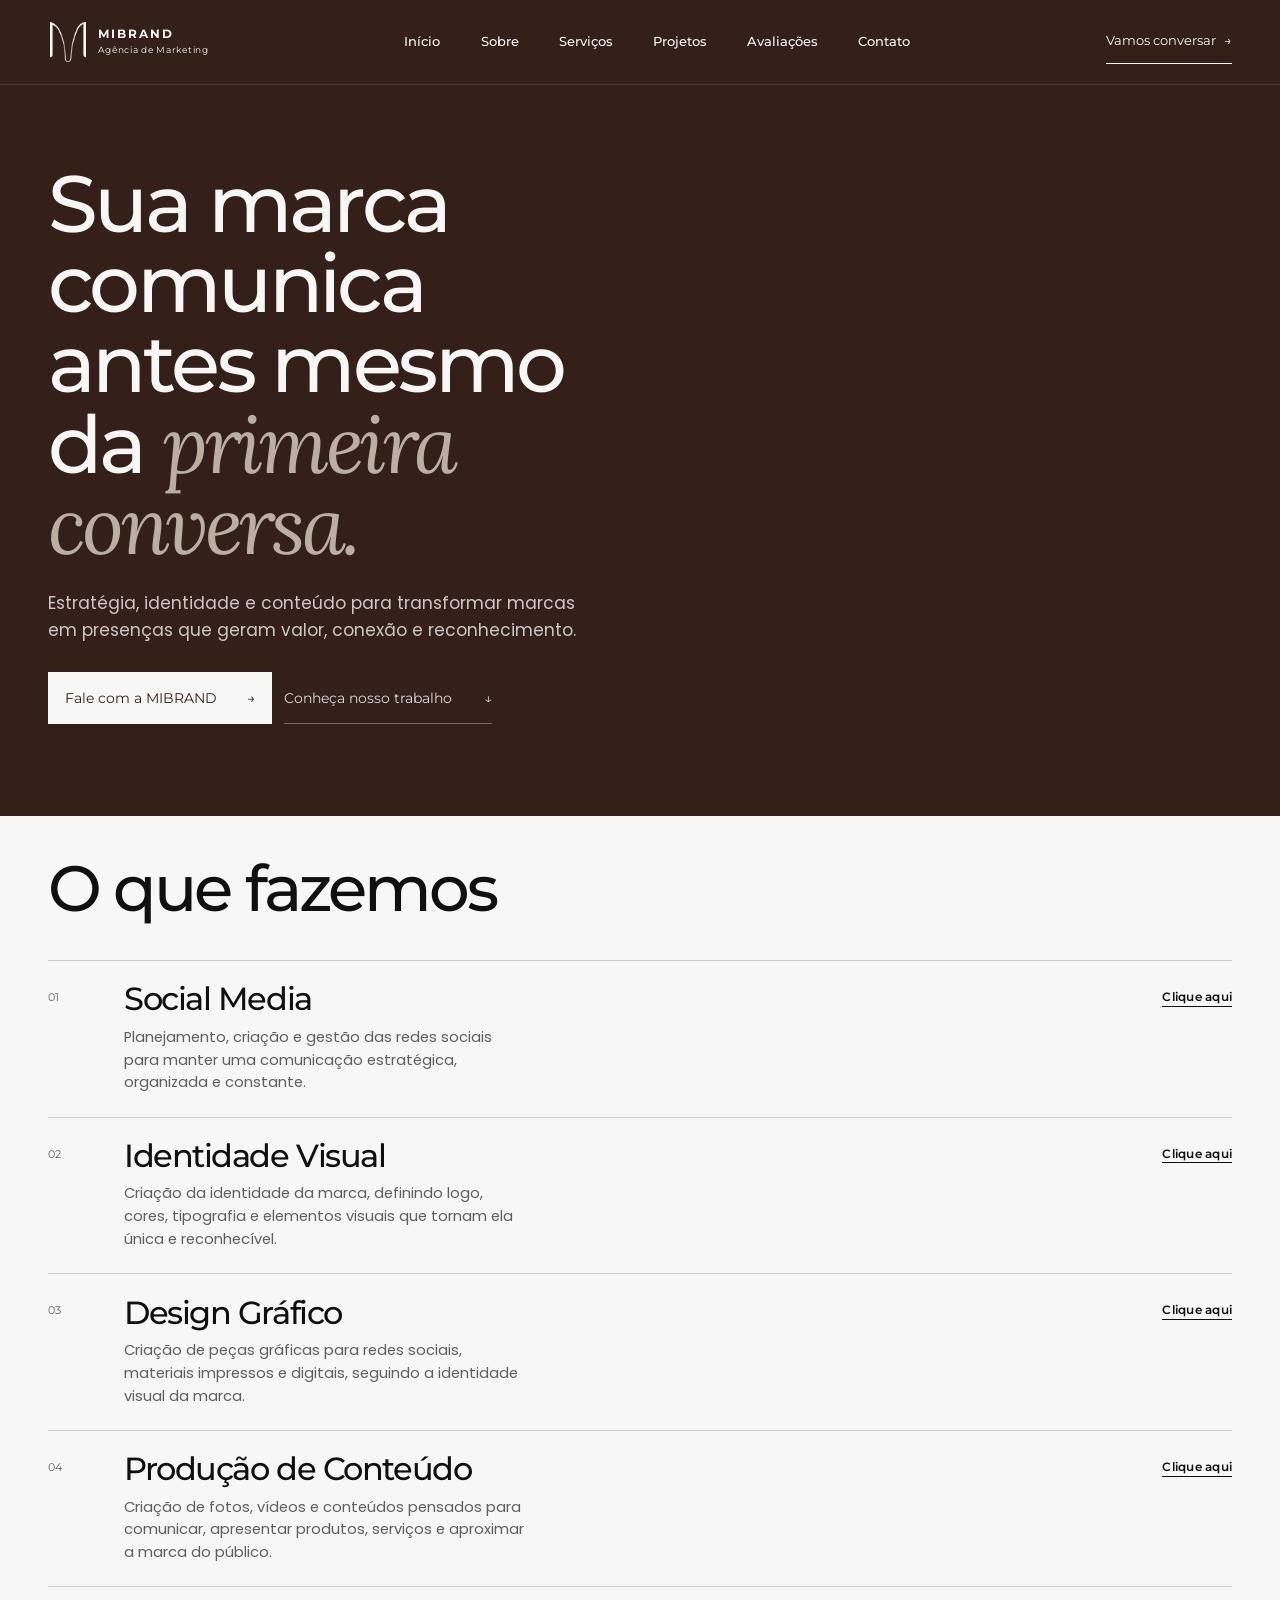
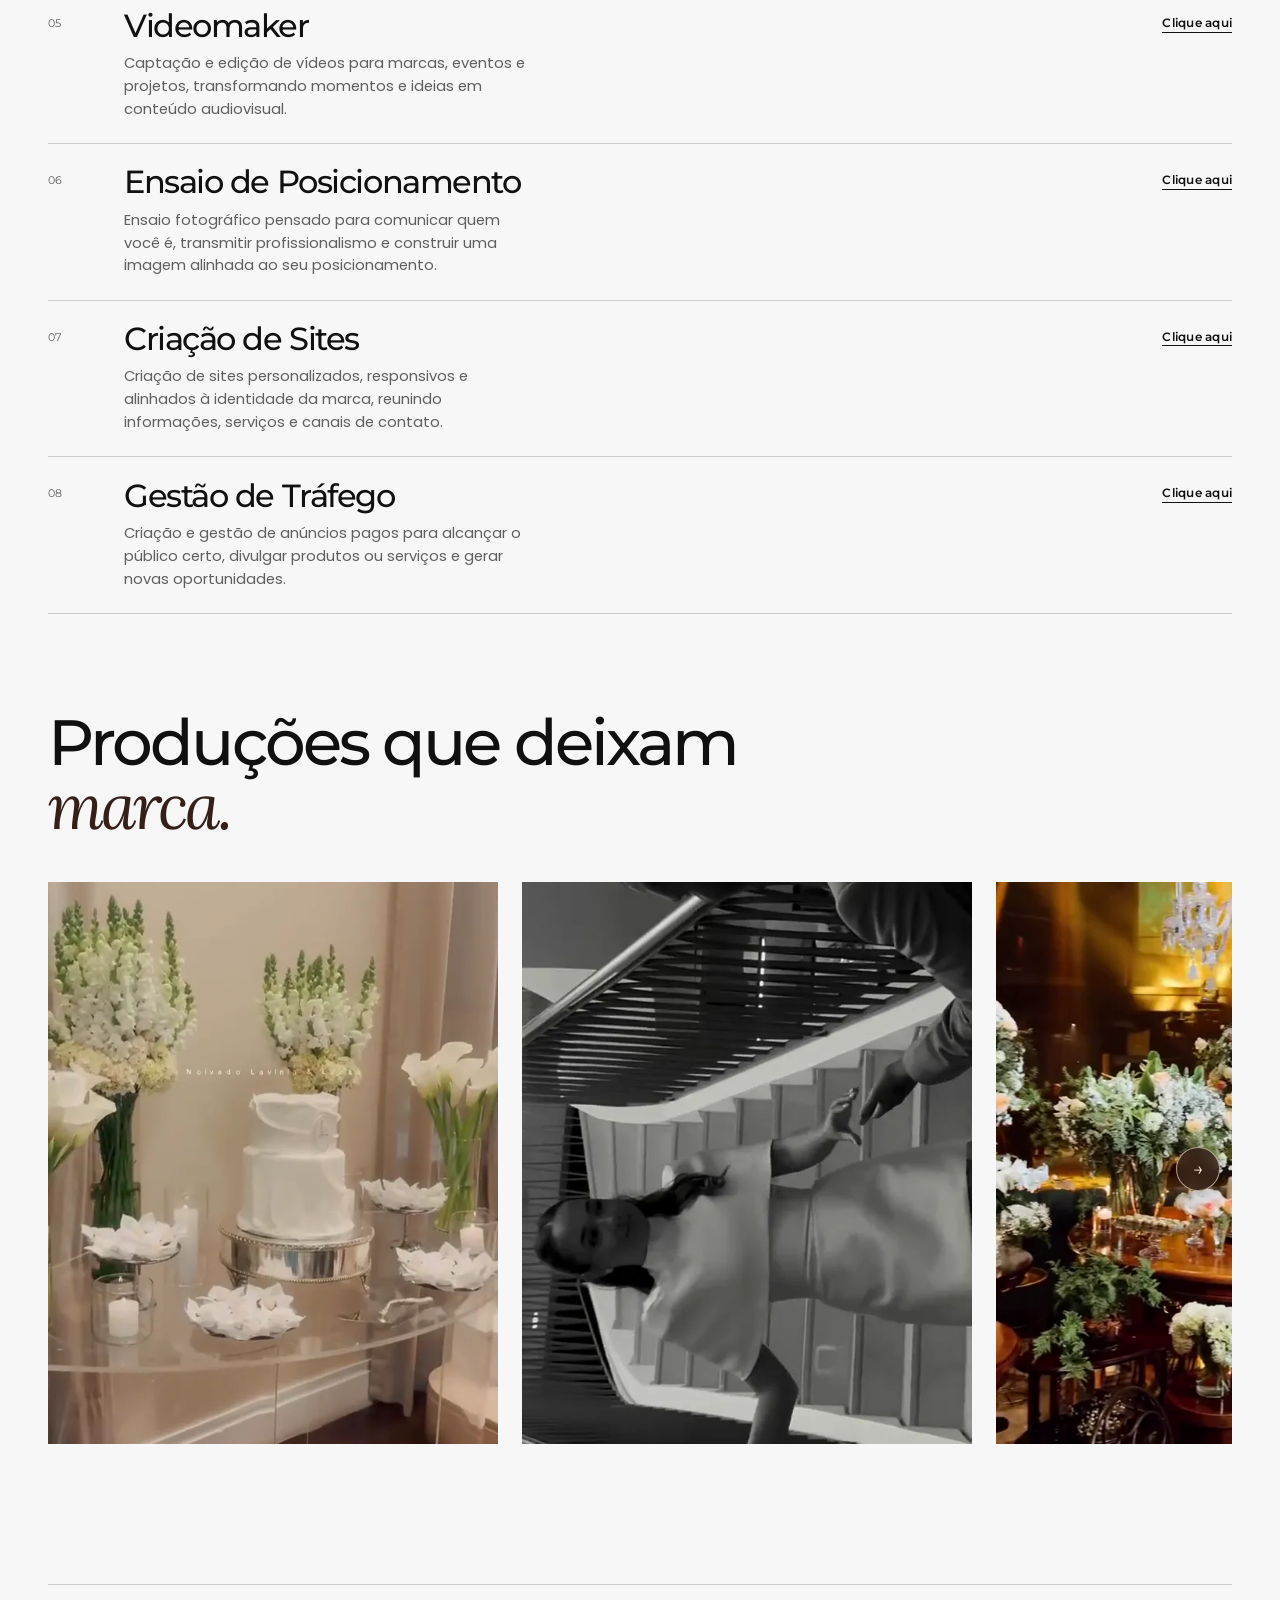
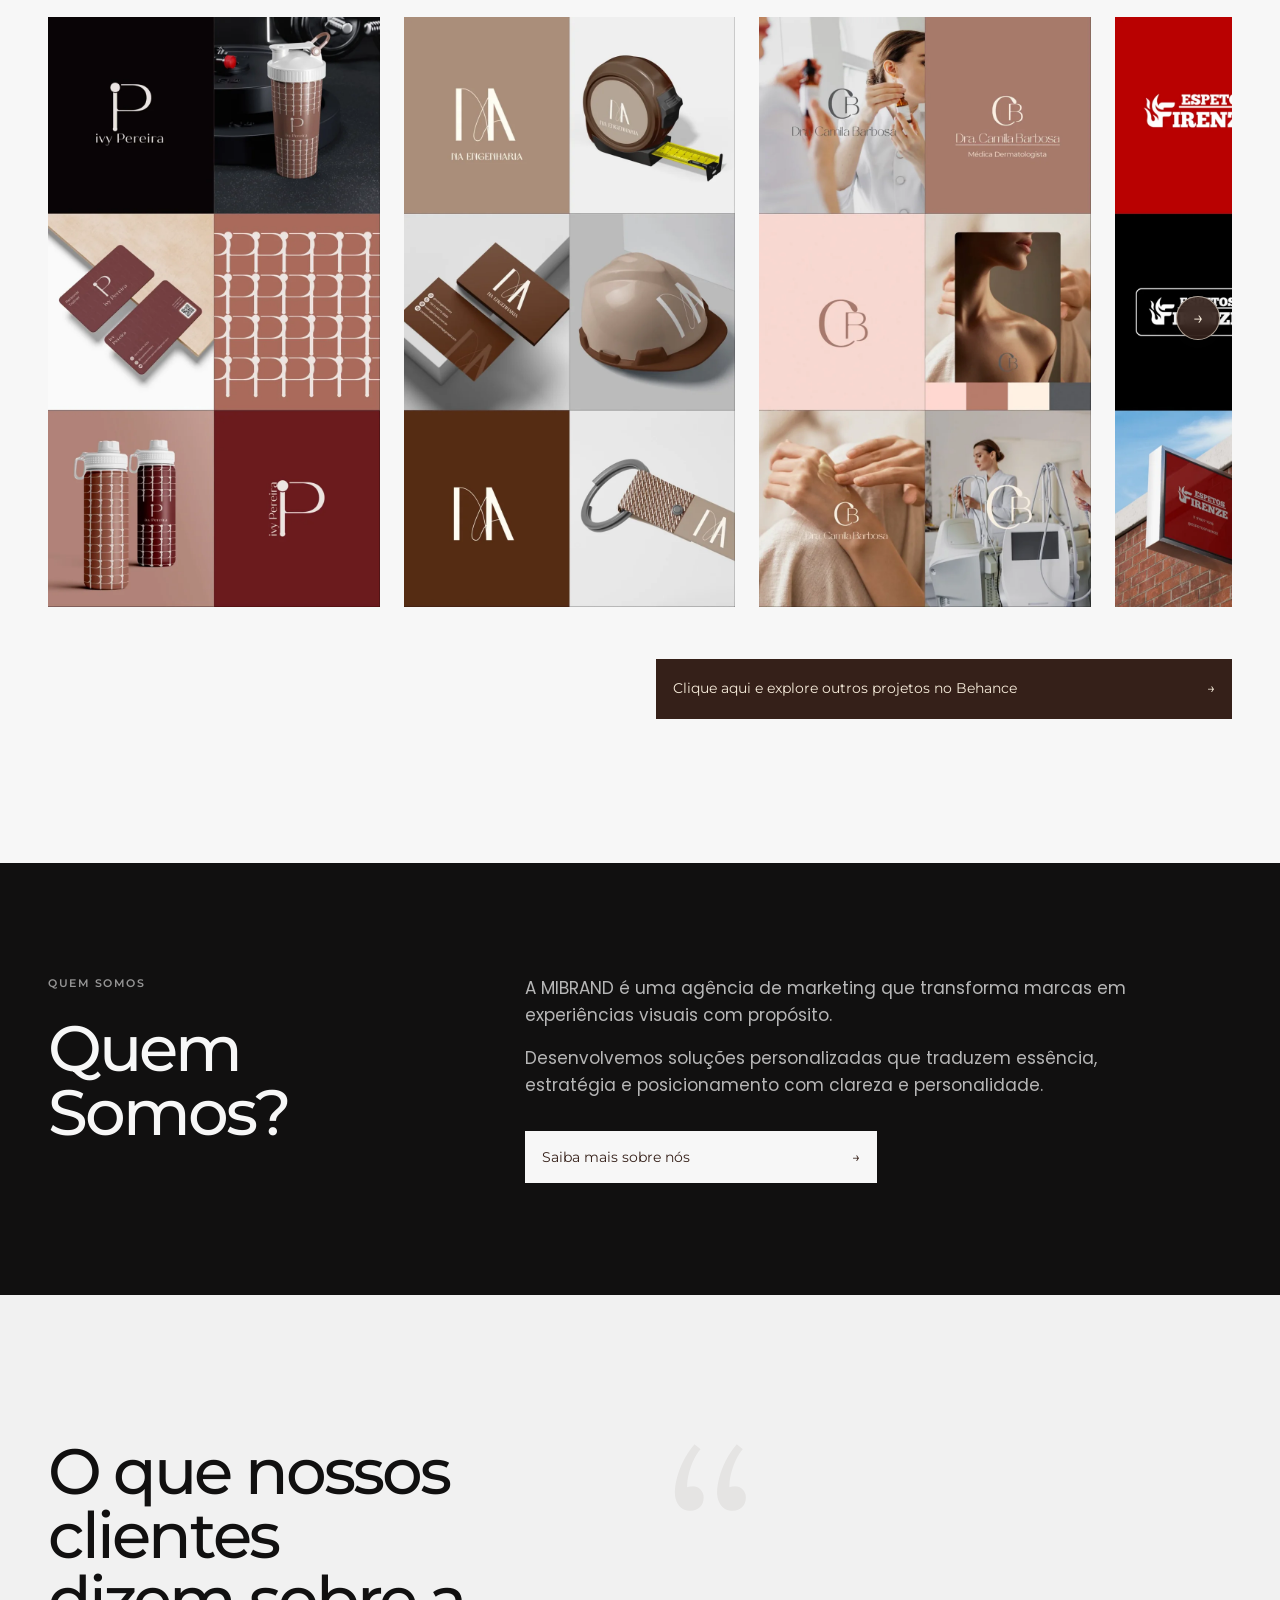
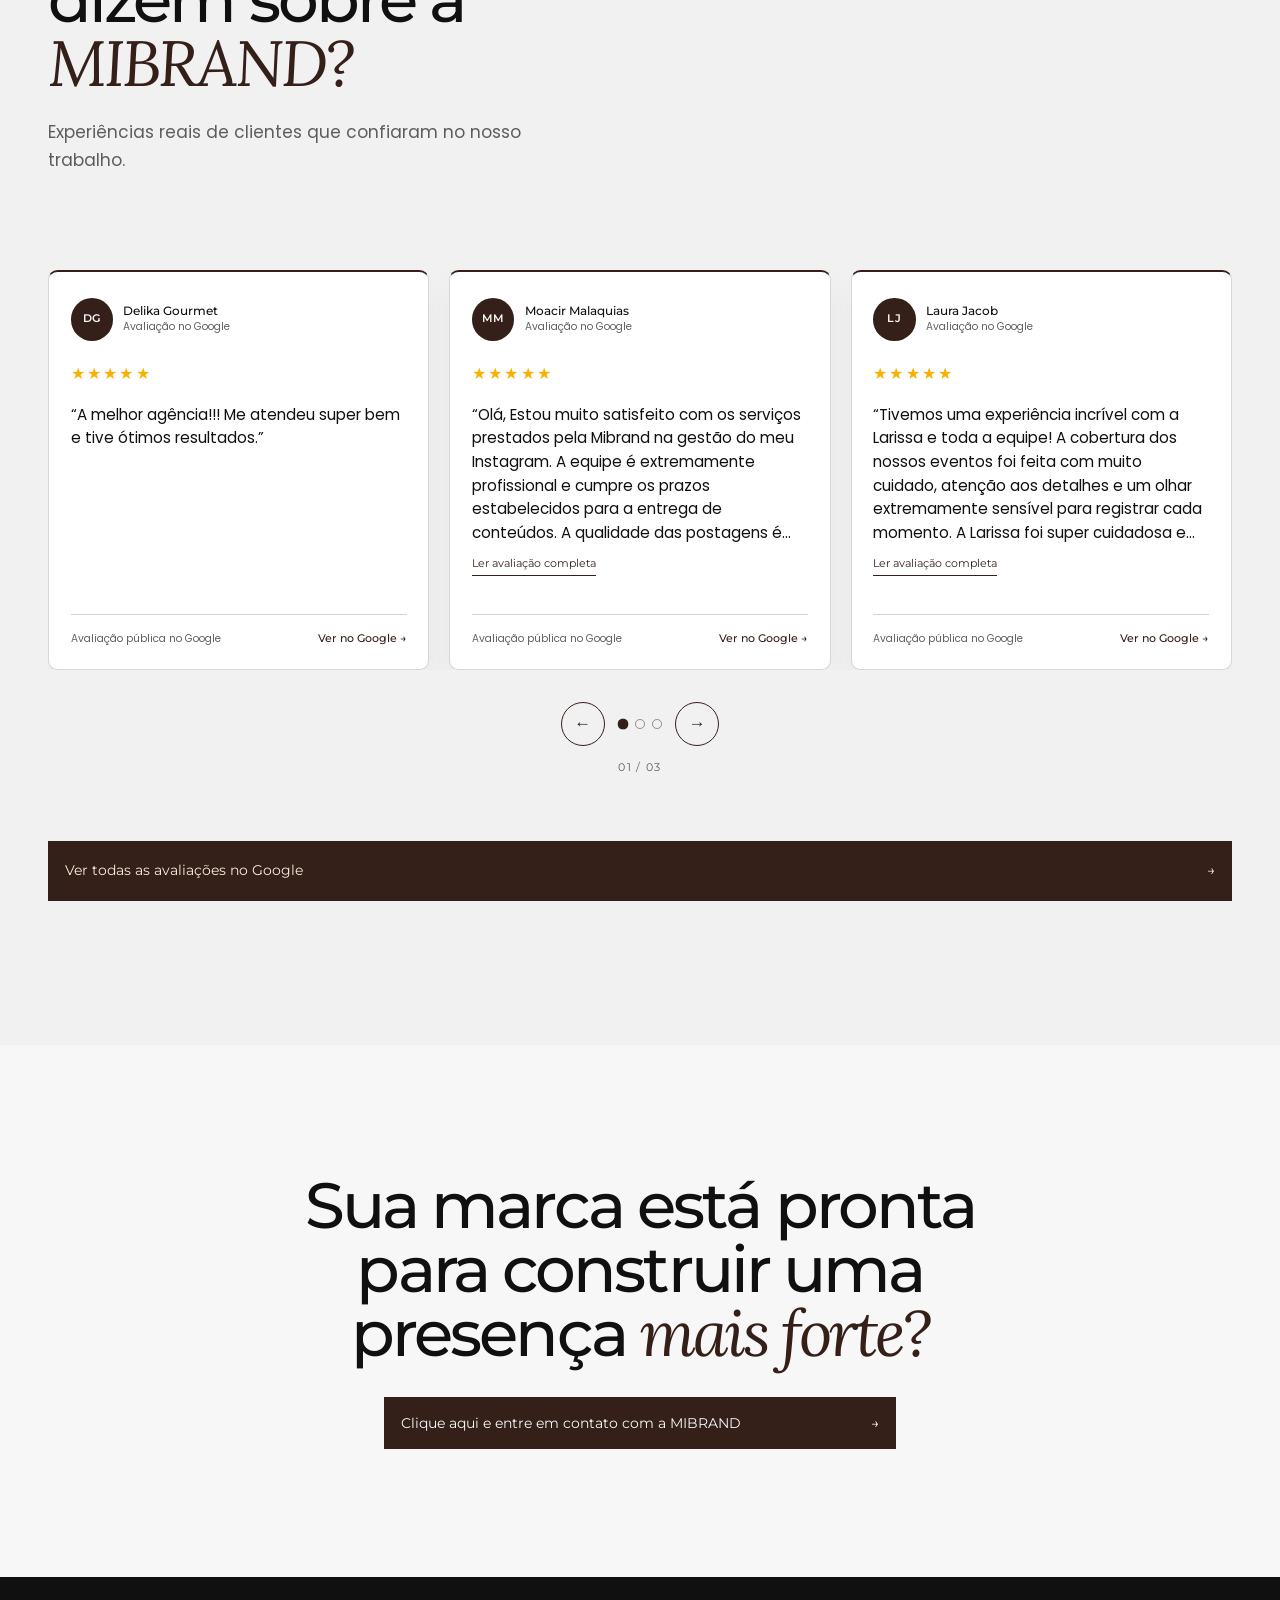
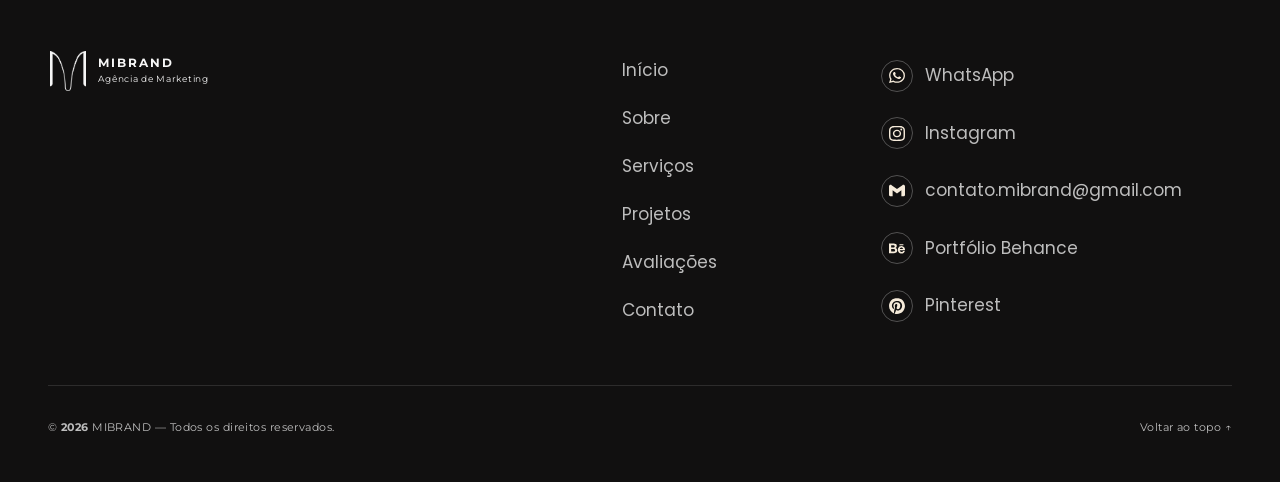
==== commit cd85b419: "Ajusta textos e espacos no mobile" ====
--- a/index.html
+++ b/index.html
@@ -114,7 +114,7 @@
     <section class="home-about" aria-labelledby="home-about-title">
       <div class="container home-about-grid reveal">
         <div><p class="about-index">QUEM SOMOS</p><h2 id="home-about-title">Quem<br>Somos?</h2></div>
-        <div class="home-about-copy"><p>A MIBRAND é uma agência de marketing e design que transforma marcas em experiências visuais com propósito.</p><p>Desenvolvemos soluções personalizadas que traduzem essência, estratégia e posicionamento com clareza e personalidade.</p><a class="button home-about-button" href="sobre.html">Saiba mais sobre nós <span aria-hidden="true">→</span></a></div>
+        <div class="home-about-copy"><p>A MIBRAND é uma agência de marketing que transforma marcas em experiências visuais com propósito.</p><p>Desenvolvemos soluções personalizadas que traduzem essência, estratégia e posicionamento com clareza e personalidade.</p><a class="button home-about-button" href="sobre.html">Saiba mais sobre nós <span aria-hidden="true">→</span></a></div>
       </div>
     </section>
 
--- a/css/style.css
+++ b/css/style.css
@@ -387,7 +387,7 @@
   font-size: 0.9rem;
 }
 
-.reviews { padding-block: var(--section-space); background: #fff; color: var(--text); overflow: hidden; }
+.reviews { padding-block: var(--section-space); background: #f1f1f1; color: var(--text); overflow: hidden; }
 .reviews-head { display: block; }
 .reviews-intro { position: relative; max-width: 44rem; }
 .reviews h2 { position: relative; z-index: 1; max-width: 14ch; }
@@ -563,6 +563,16 @@
 
 .reveal { opacity: 0; transform: translateY(1rem); transition: opacity 0.55s var(--ease), transform 0.55s var(--ease); }
 .reveal.visible { opacity: 1; transform: none; }
+
+@media (max-width: 47.99rem) {
+  .about-hero { padding-bottom: 2.75rem; }
+  .about-lead p + p { margin-top: 0.5rem; }
+  .history-section { padding-block: 2.75rem; }
+  .home-about { padding-block: 2.75rem; }
+  .reviews { padding-block: 2.75rem; }
+  .contact { padding-block: 3rem; }
+  .about-page .contact { padding-block: 2.5rem; }
+}
 
 @media (min-width: 30rem) {
   :root { --container: min(100% - 2.5rem, 76rem); }
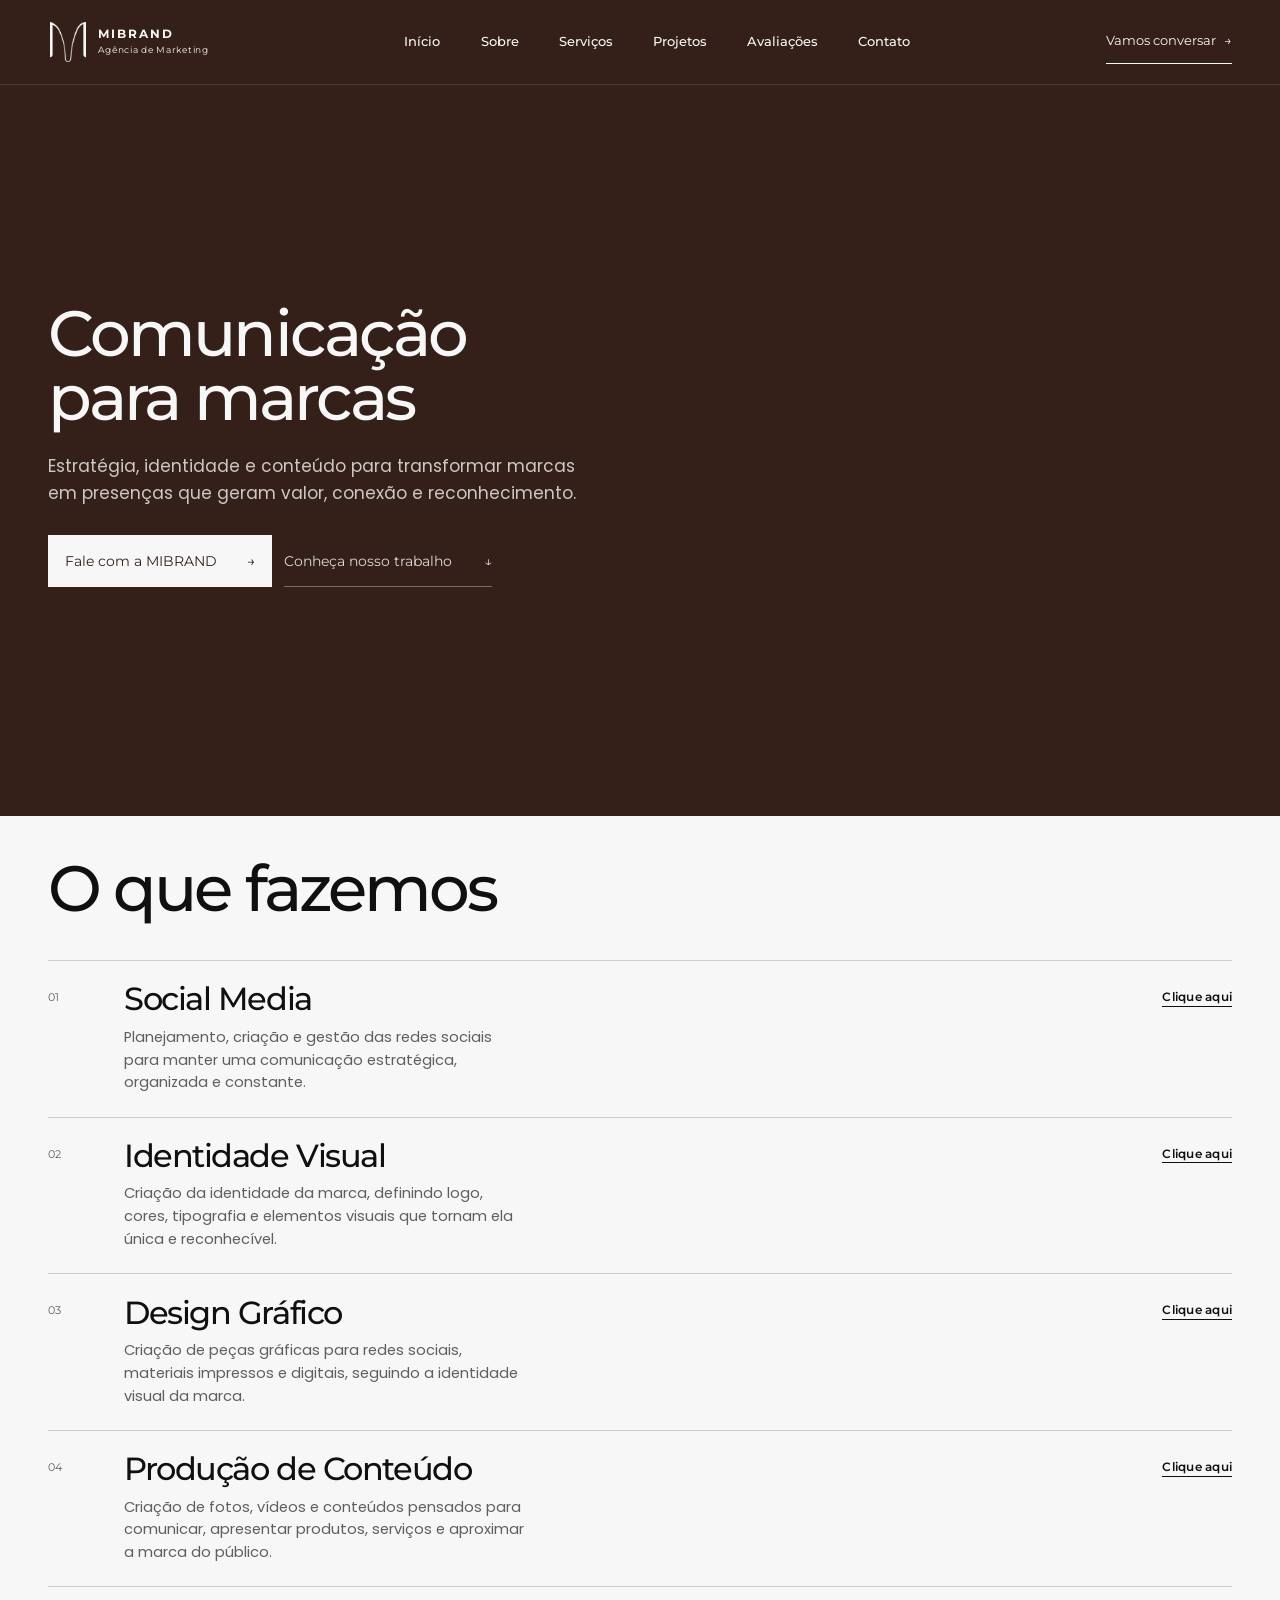
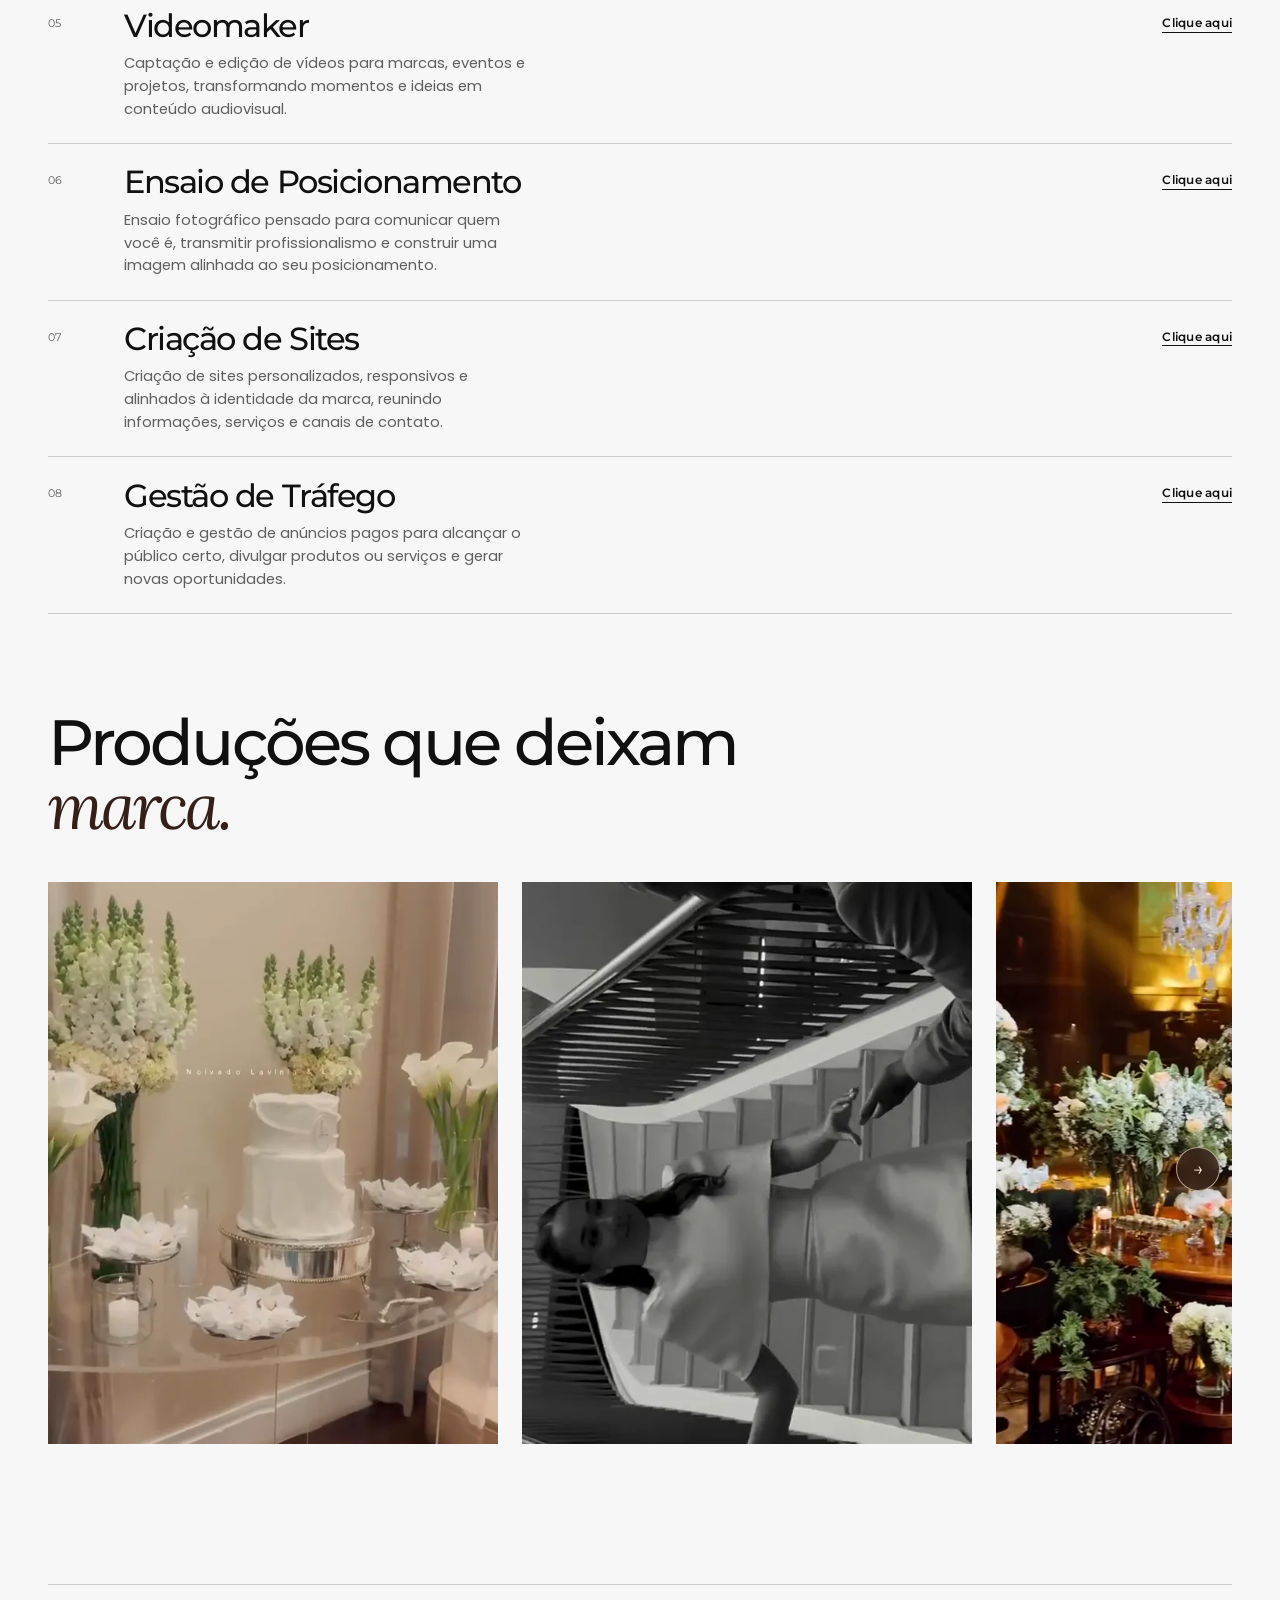
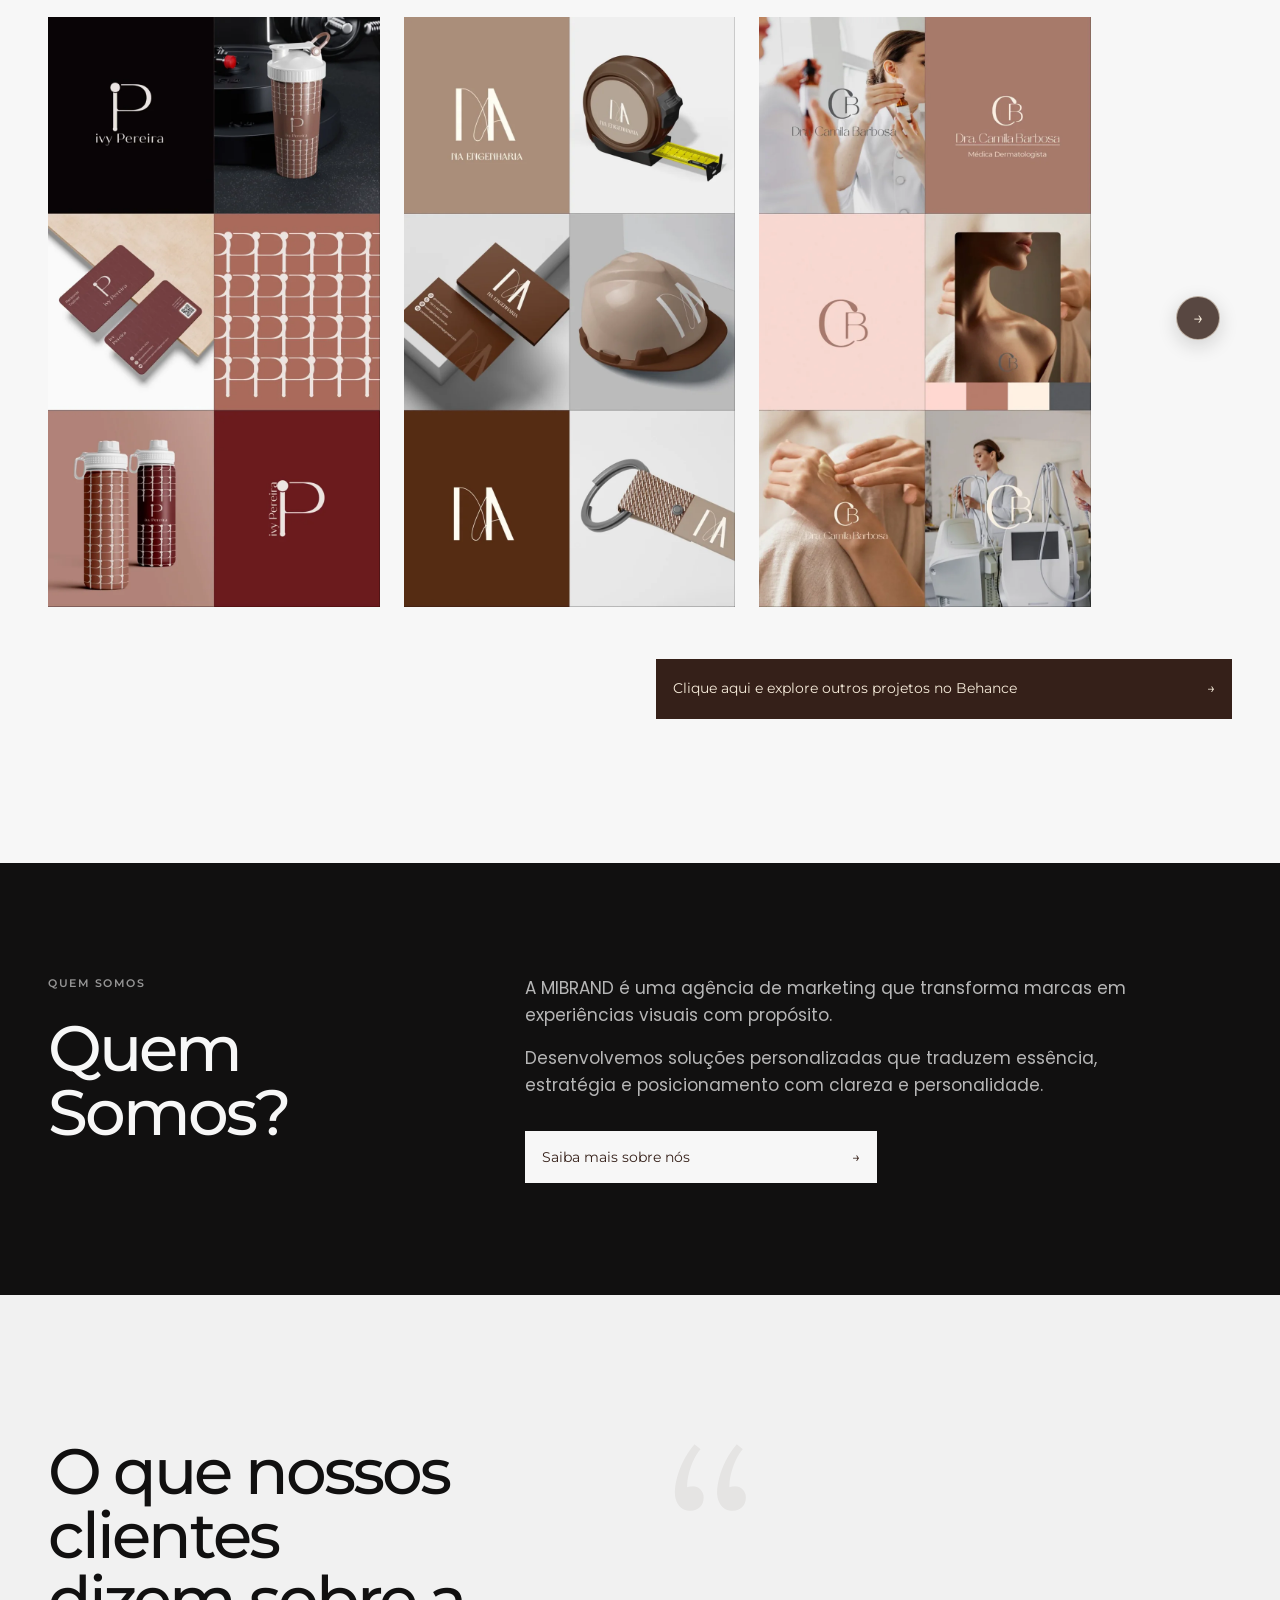
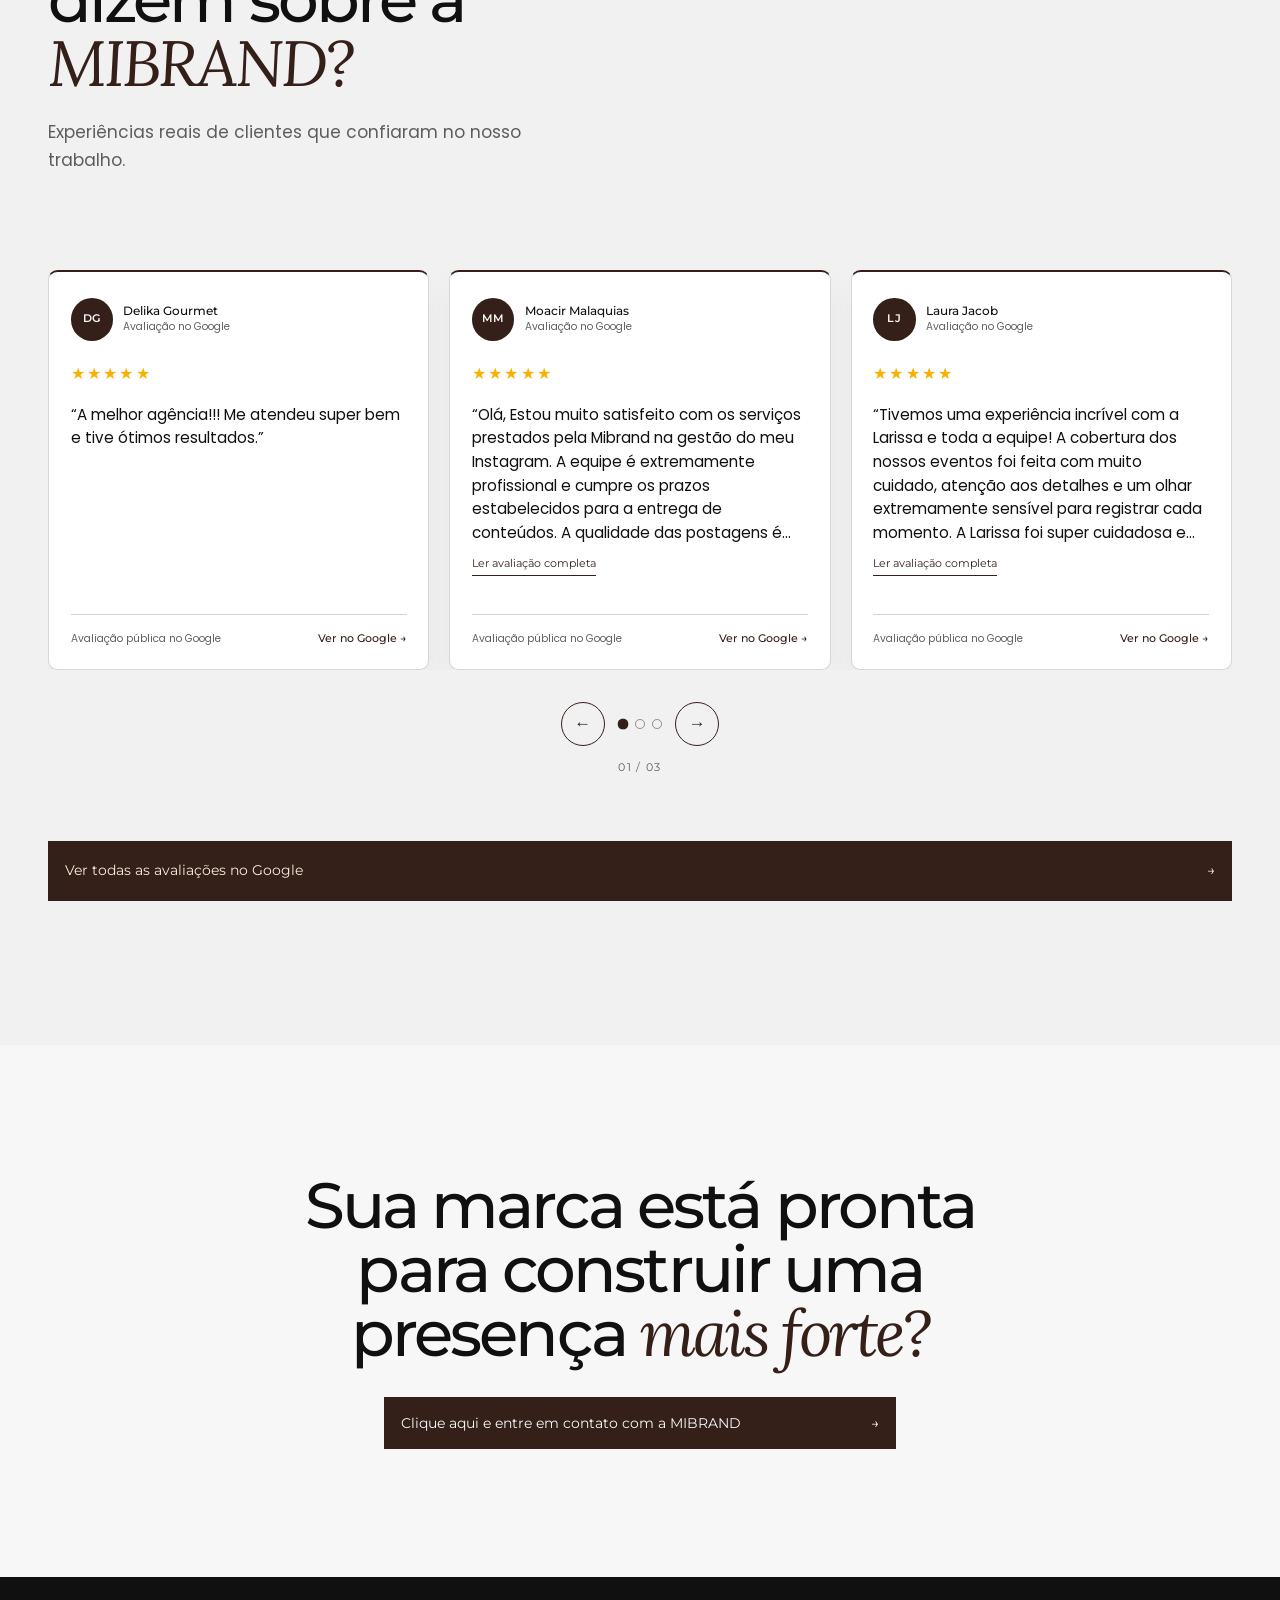
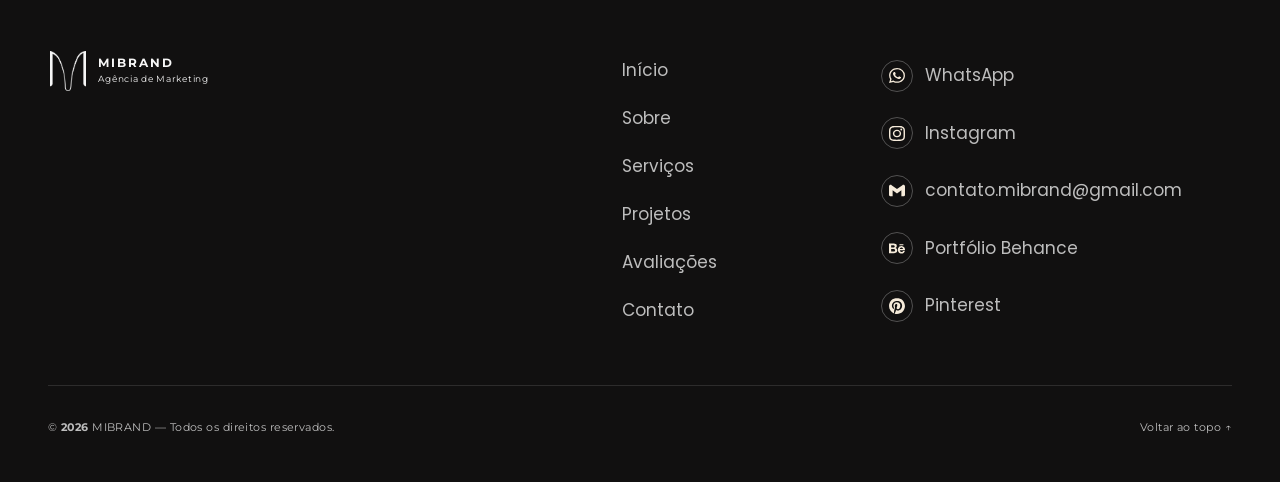
==== commit 79aa78c4: "Atualiza titulo principal" ====
--- a/index.html
+++ b/index.html
@@ -45,7 +45,7 @@
     <section class="hero" id="inicio">
       <div class="container hero-grid">
         <div class="hero-copy reveal">
-          <h1>Sua marca comunica antes mesmo da <em>primeira conversa.</em></h1>
+          <h1>Comunicação para marcas</h1>
           <p class="hero-text">Estratégia, identidade e conteúdo para transformar marcas em presenças que geram valor, conexão e reconhecimento.</p>
           <div class="actions"><a class="button button-light whatsapp-link" href="#">Fale com a MIBRAND <span aria-hidden="true">→</span></a><a class="text-link" href="#projetos">Conheça nosso trabalho <span aria-hidden="true">↓</span></a></div>
         </div>
--- a/css/style.css
+++ b/css/style.css
@@ -255,7 +255,7 @@
 
 .hero-grid { display: grid; gap: 2.5rem; align-items: center; }
 .hero-copy { width: min(100%, 38rem); min-width: 0; }
-.hero h1 { max-width: 11ch; font-size: clamp(2.5rem, 10vw, 4.1rem); }
+.hero h1 { max-width: 11ch; font-size: clamp(2rem, 8vw, 3.25rem); }
 .hero-text { max-width: 34rem; margin: 1.5rem 0 0; color: rgba(247, 247, 247, 0.78); }
 .hero .button-light { background: var(--white); color: var(--primary); }
 .hero .text-link { border-color: rgba(247, 247, 247, 0.35); color: rgba(247, 247, 247, 0.86); }
@@ -589,7 +589,7 @@
   .menu { top: 5.25rem; height: calc(100dvh - 5.25rem); }
   .brand-mark { width: 2.5rem; height: 2.5rem; }
   .hero { min-height: auto; padding: 8rem 0 4rem; }
-  .hero h1 { max-width: 11ch; font-size: clamp(3.75rem, 7vw, 5rem); }
+  .hero h1 { max-width: 12ch; font-size: clamp(3rem, 5.5vw, 4rem); }
   .about-grid { gap: 3rem; }
   .service { grid-template-columns: 3.5rem minmax(0, 1fr) max-content; min-height: 7.5rem; padding-block: 1.5rem; }
   .service-action { grid-column: 3; grid-row: 1; justify-self: end; }
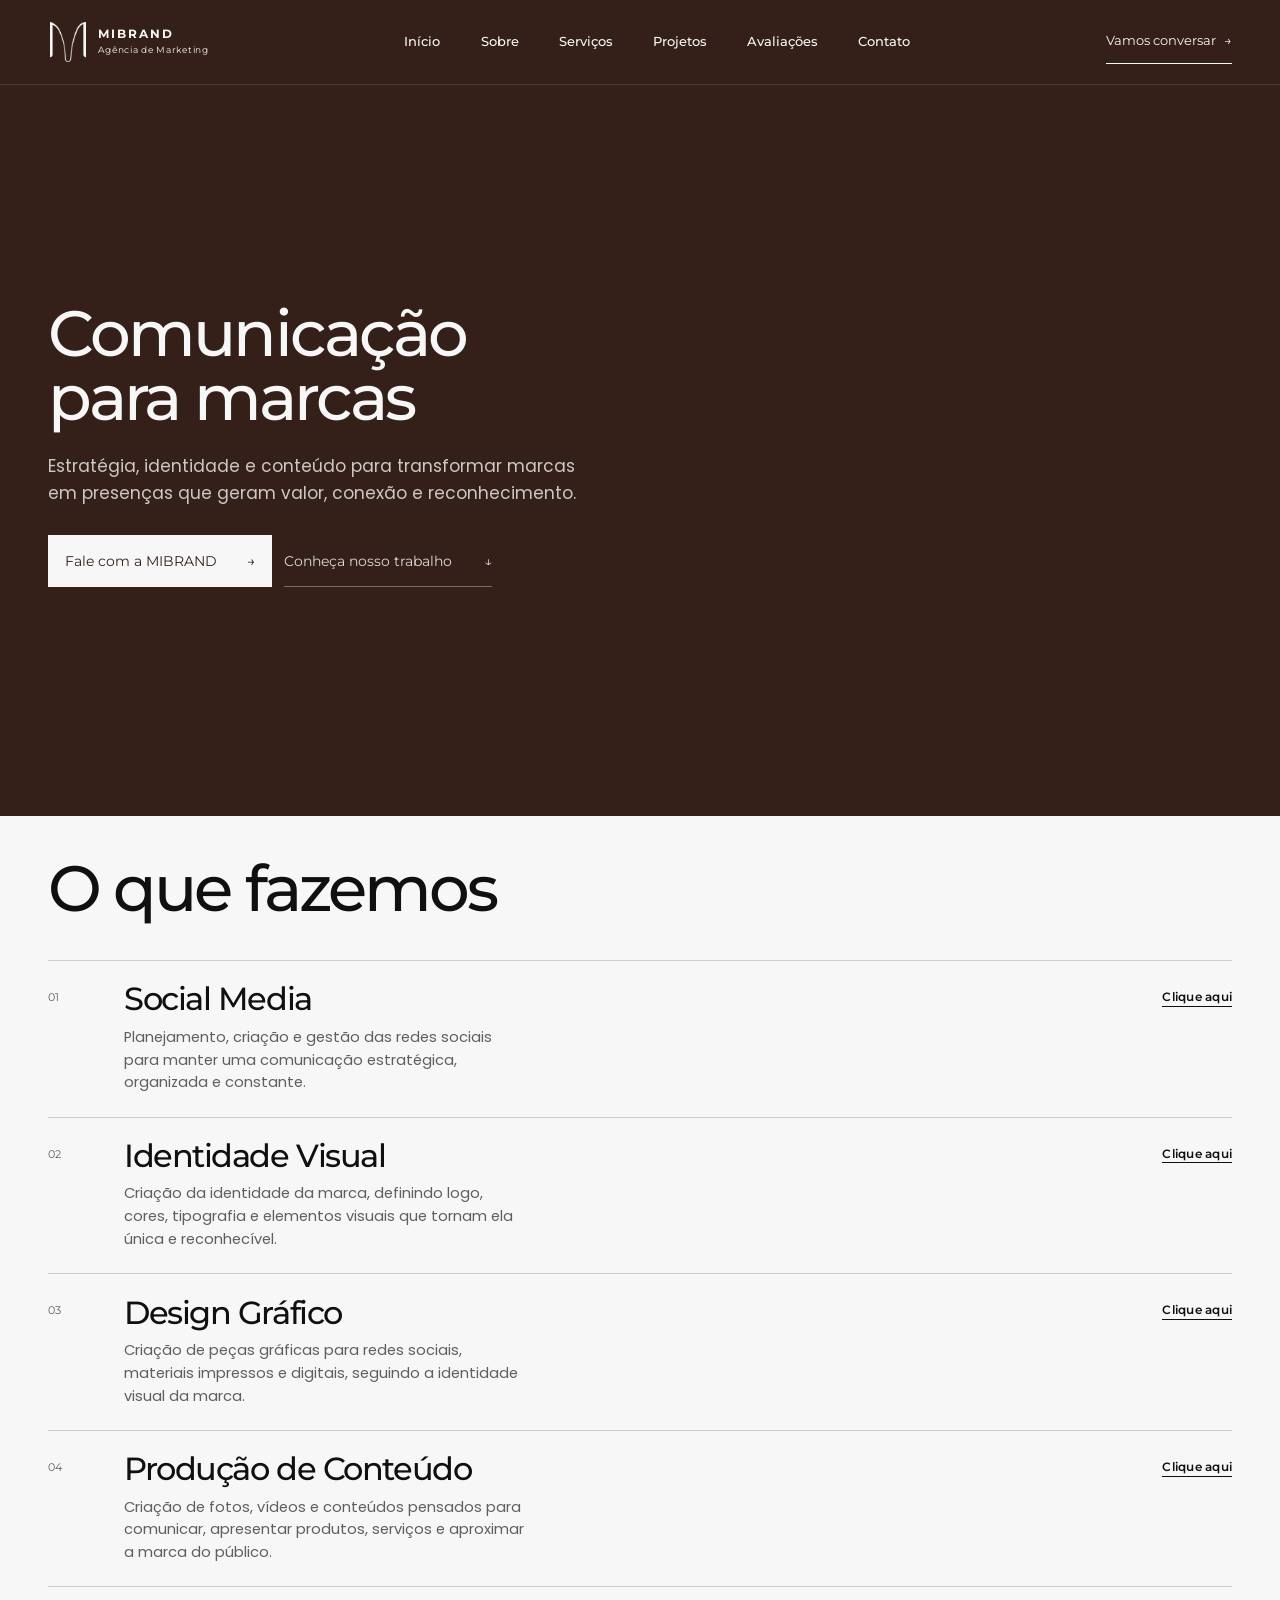
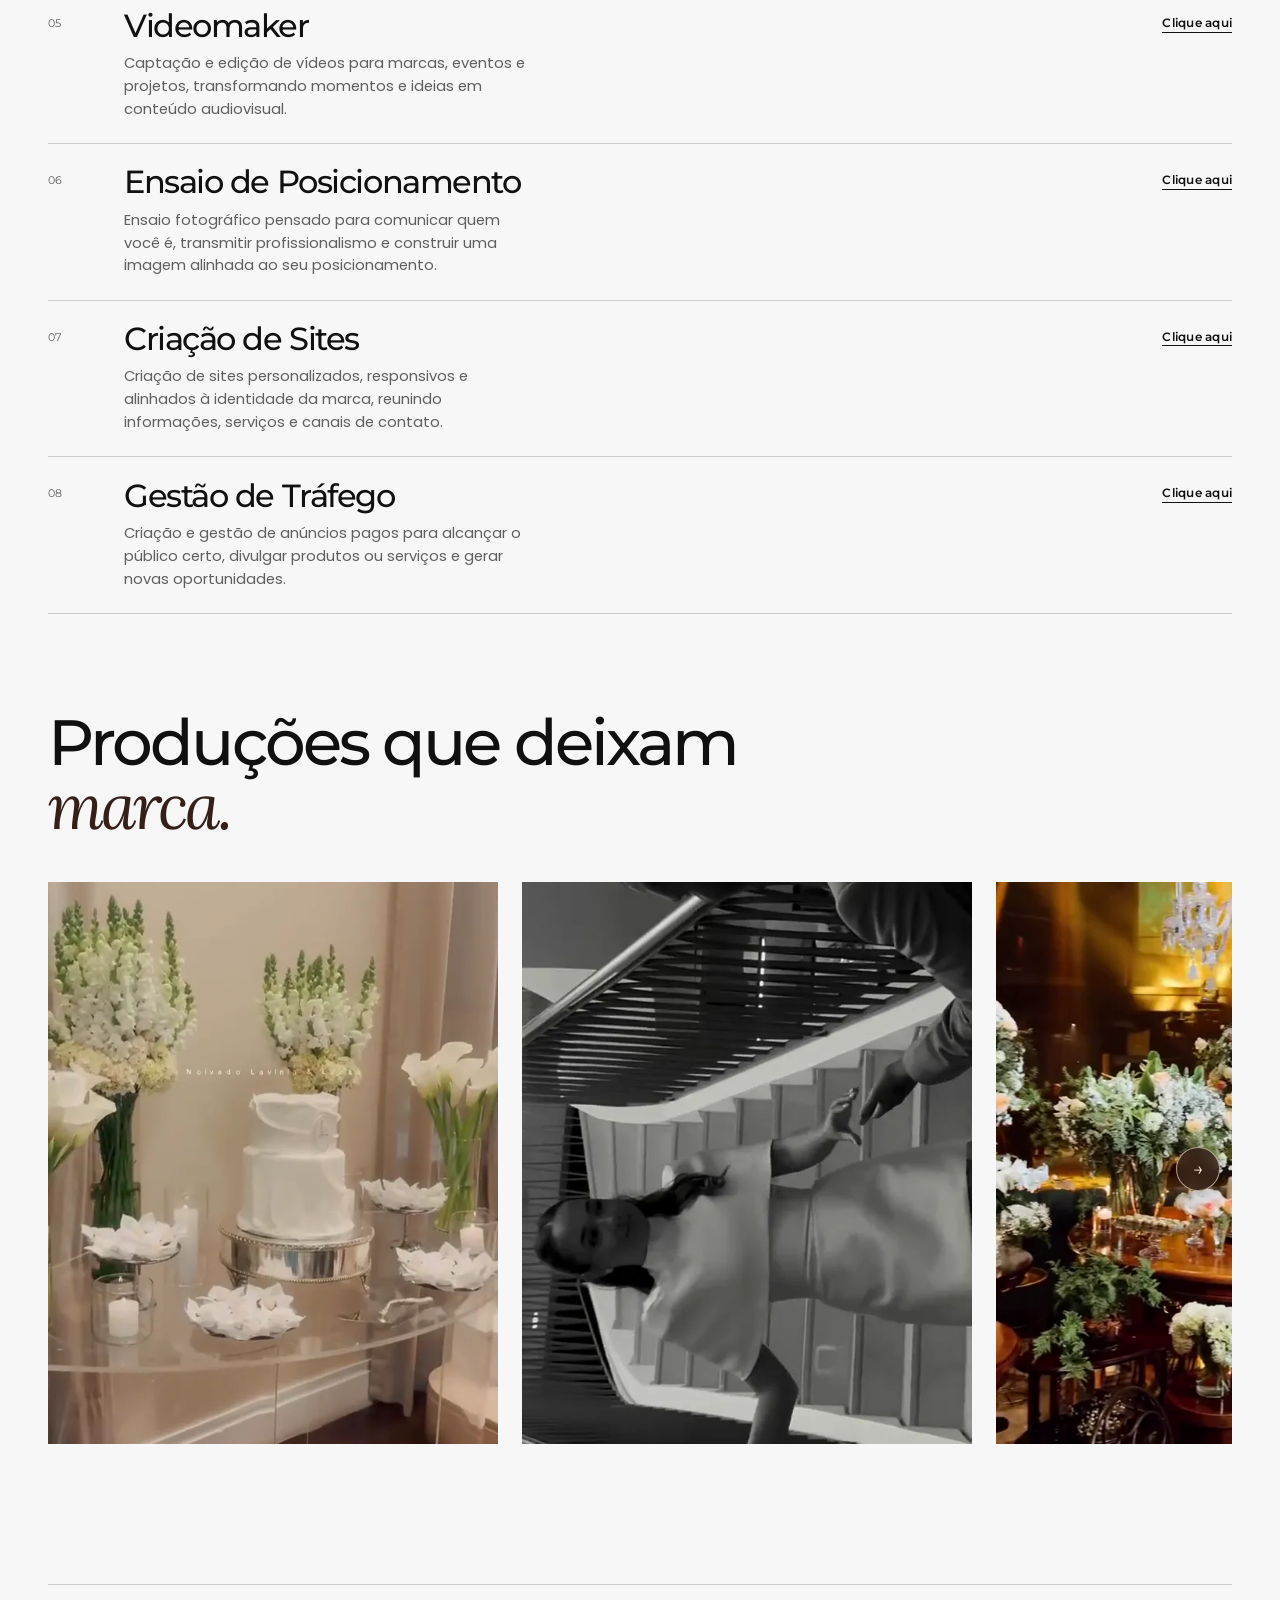
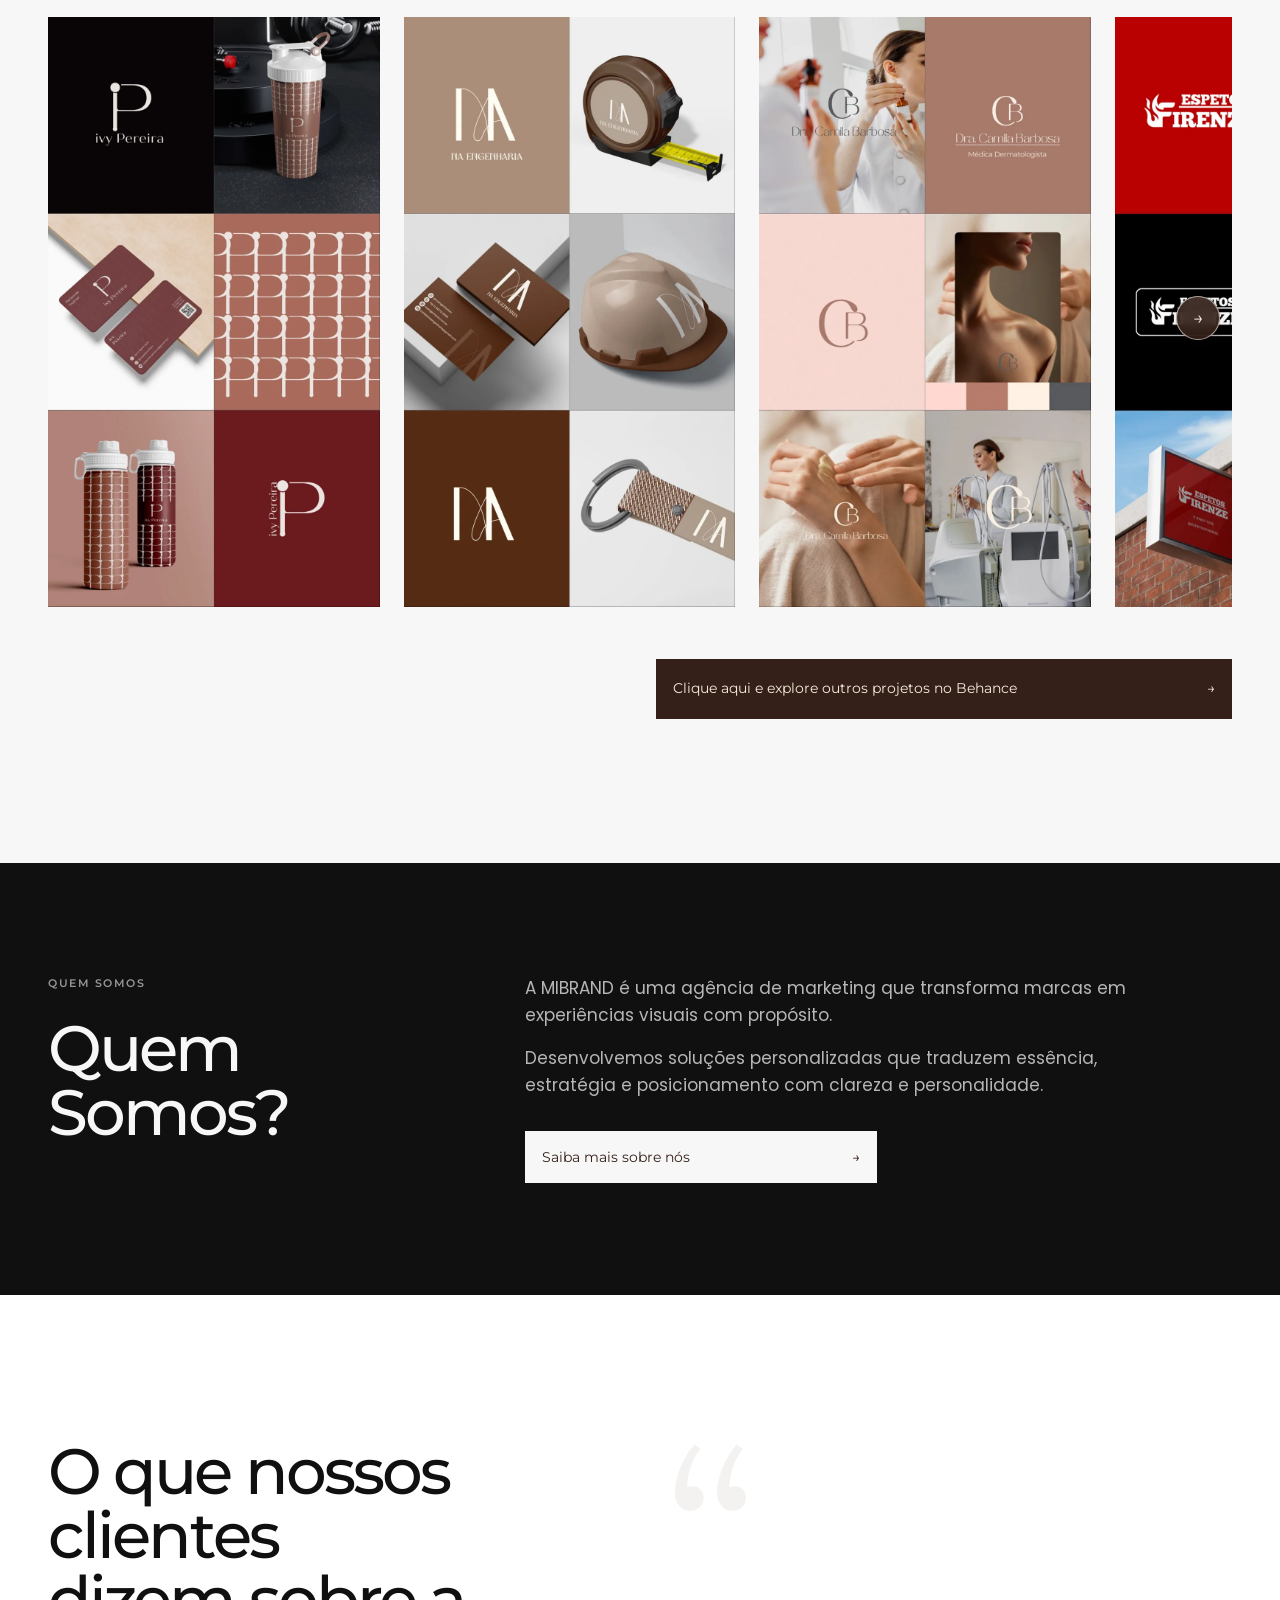
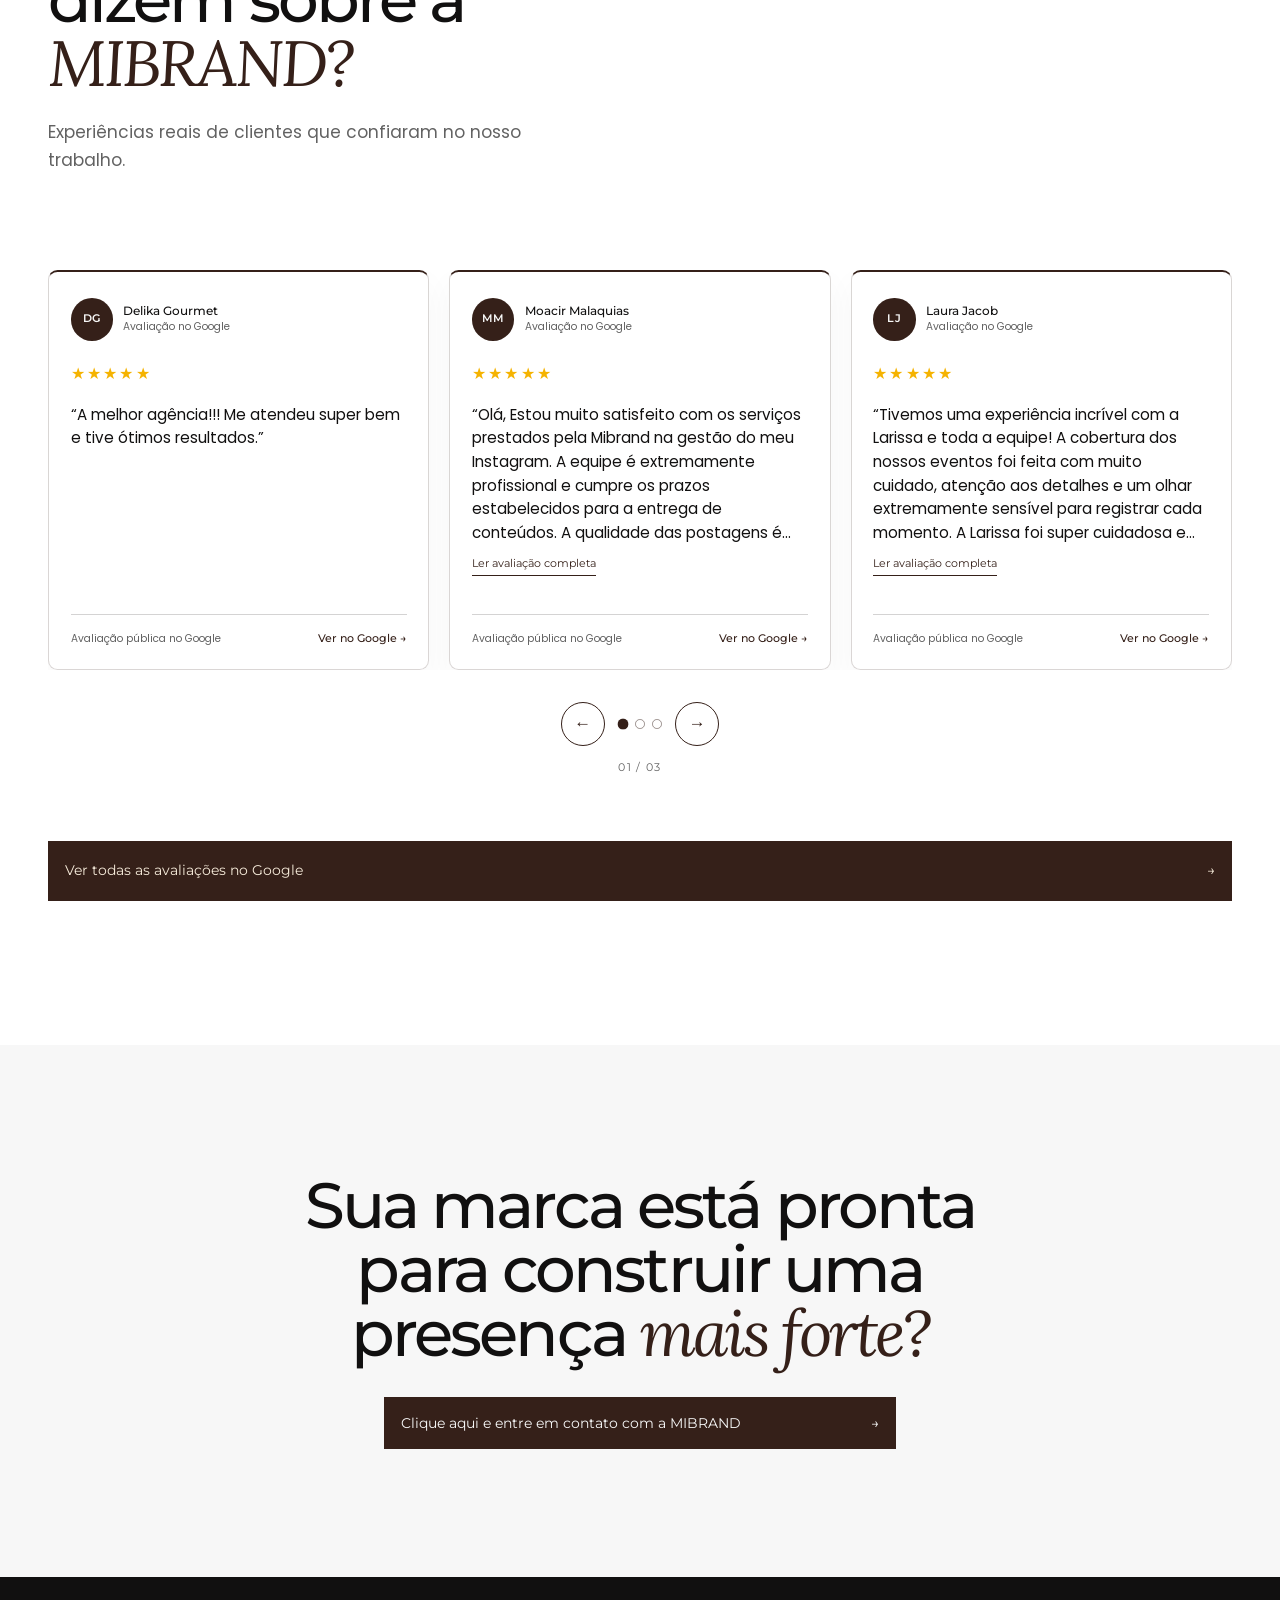
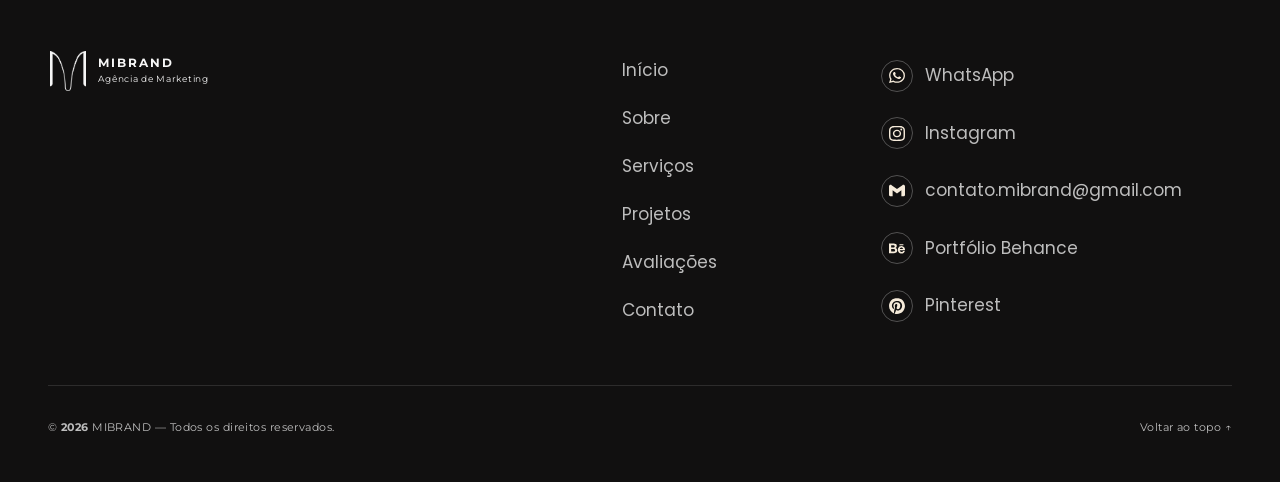
==== commit 45f918a2: "Atualiza favicon da MIBRAND" ====
--- a/index.html
+++ b/index.html
@@ -21,7 +21,10 @@
   <meta name="twitter:title" content="MIBRAND | Marketing & Branding">
   <meta name="twitter:description" content="Estratégia, identidade e conteúdo para marcas relevantes, reconhecíveis e consistentes.">
   <meta name="twitter:image" content="https://mibrand.com.br/assets/images/mibrand-og.webp">
-  <link rel="icon" href="assets/logo/mibrand-logo-brown.png" type="image/png">
+  <link rel="icon" href="favicon.ico" sizes="48x48">
+  <link rel="icon" href="favicon-48x48.png" type="image/png" sizes="48x48">
+  <link rel="icon" href="favicon-192x192.png" type="image/png" sizes="192x192">
+  <link rel="apple-touch-icon" href="apple-touch-icon.png" sizes="180x180">
   <link rel="preconnect" href="https://fonts.googleapis.com">
   <link rel="preconnect" href="https://fonts.gstatic.com" crossorigin>
   <link href="https://fonts.googleapis.com/css2?family=Lora:ital,wght@0,400;0,500;1,400;1,500&family=Montserrat:wght@400;500;600&family=Poppins:wght@400;500;600&display=swap" rel="stylesheet">
--- a/css/style.css
+++ b/css/style.css
@@ -387,7 +387,7 @@
   font-size: 0.9rem;
 }
 
-.reviews { padding-block: var(--section-space); background: #f1f1f1; color: var(--text); overflow: hidden; }
+.reviews { padding-block: var(--section-space); background: #fff; color: var(--text); overflow: hidden; }
 .reviews-head { display: block; }
 .reviews-intro { position: relative; max-width: 44rem; }
 .reviews h2 { position: relative; z-index: 1; max-width: 14ch; }
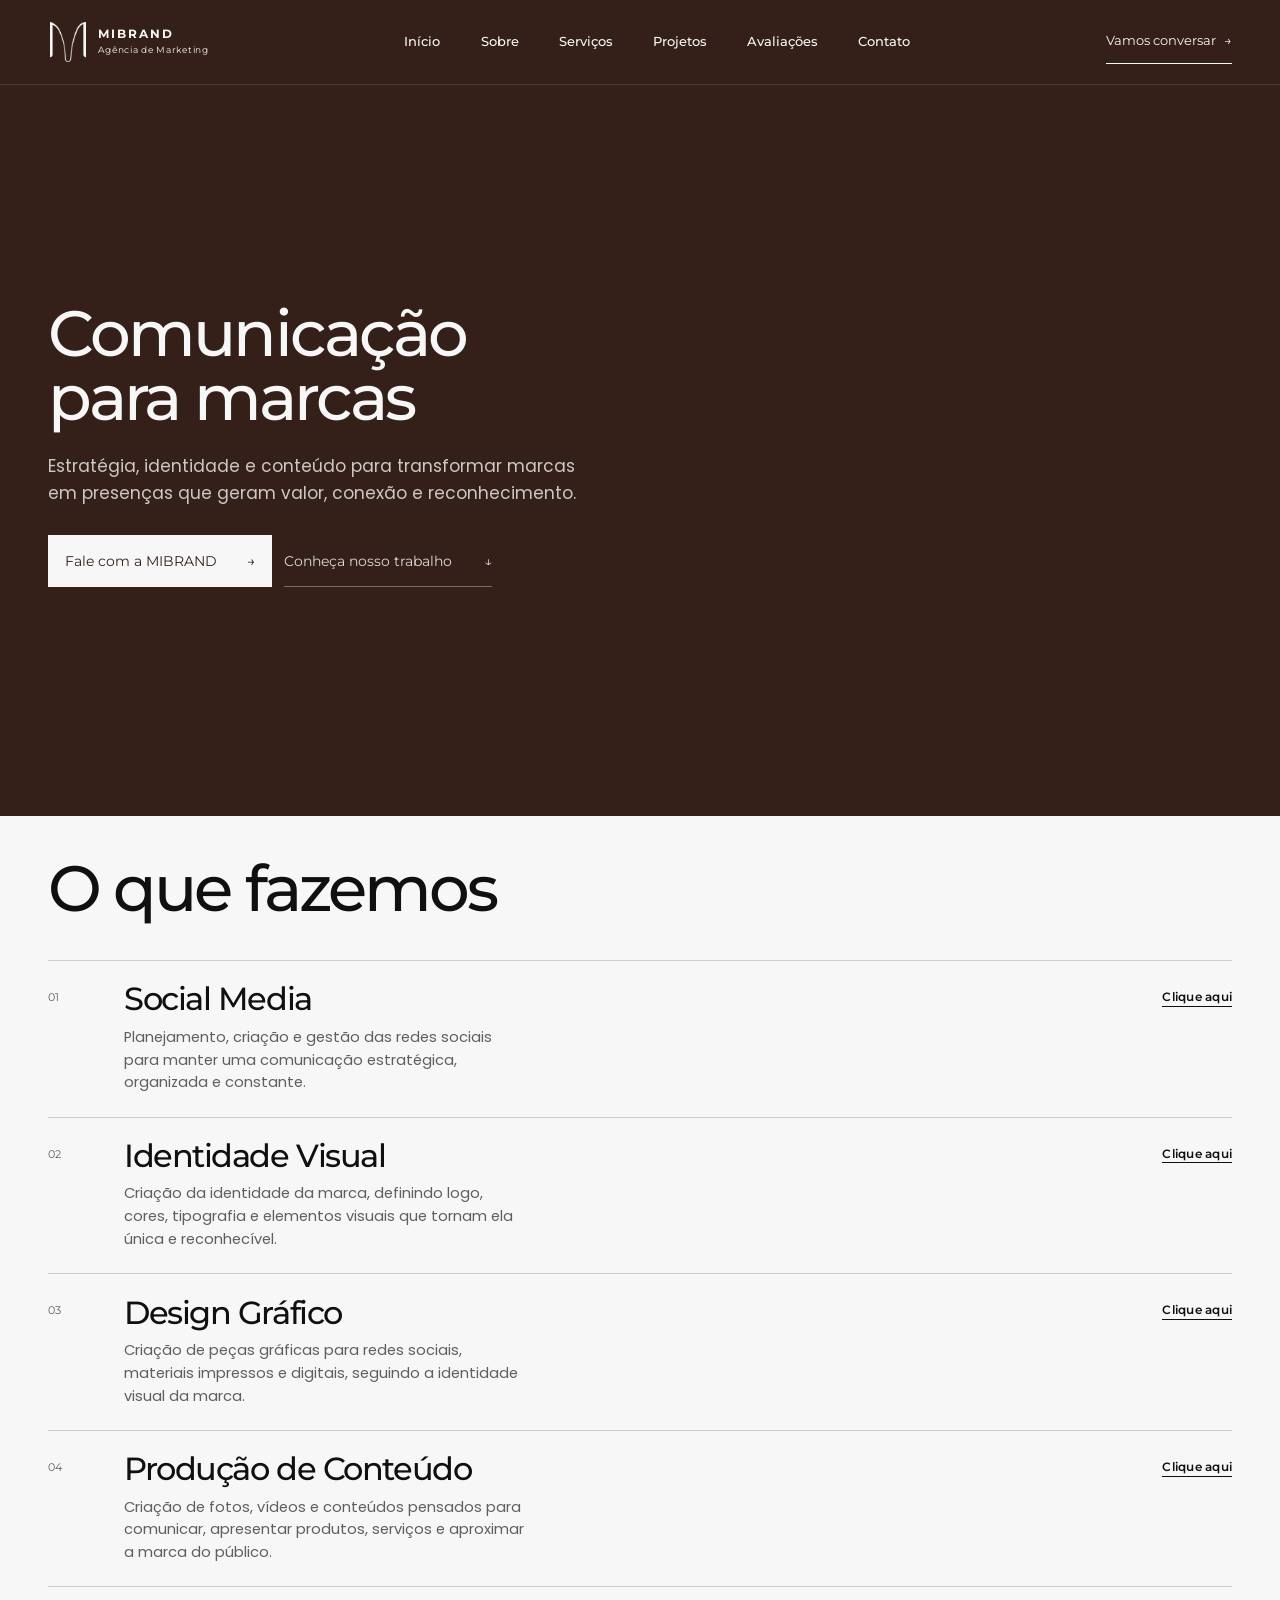
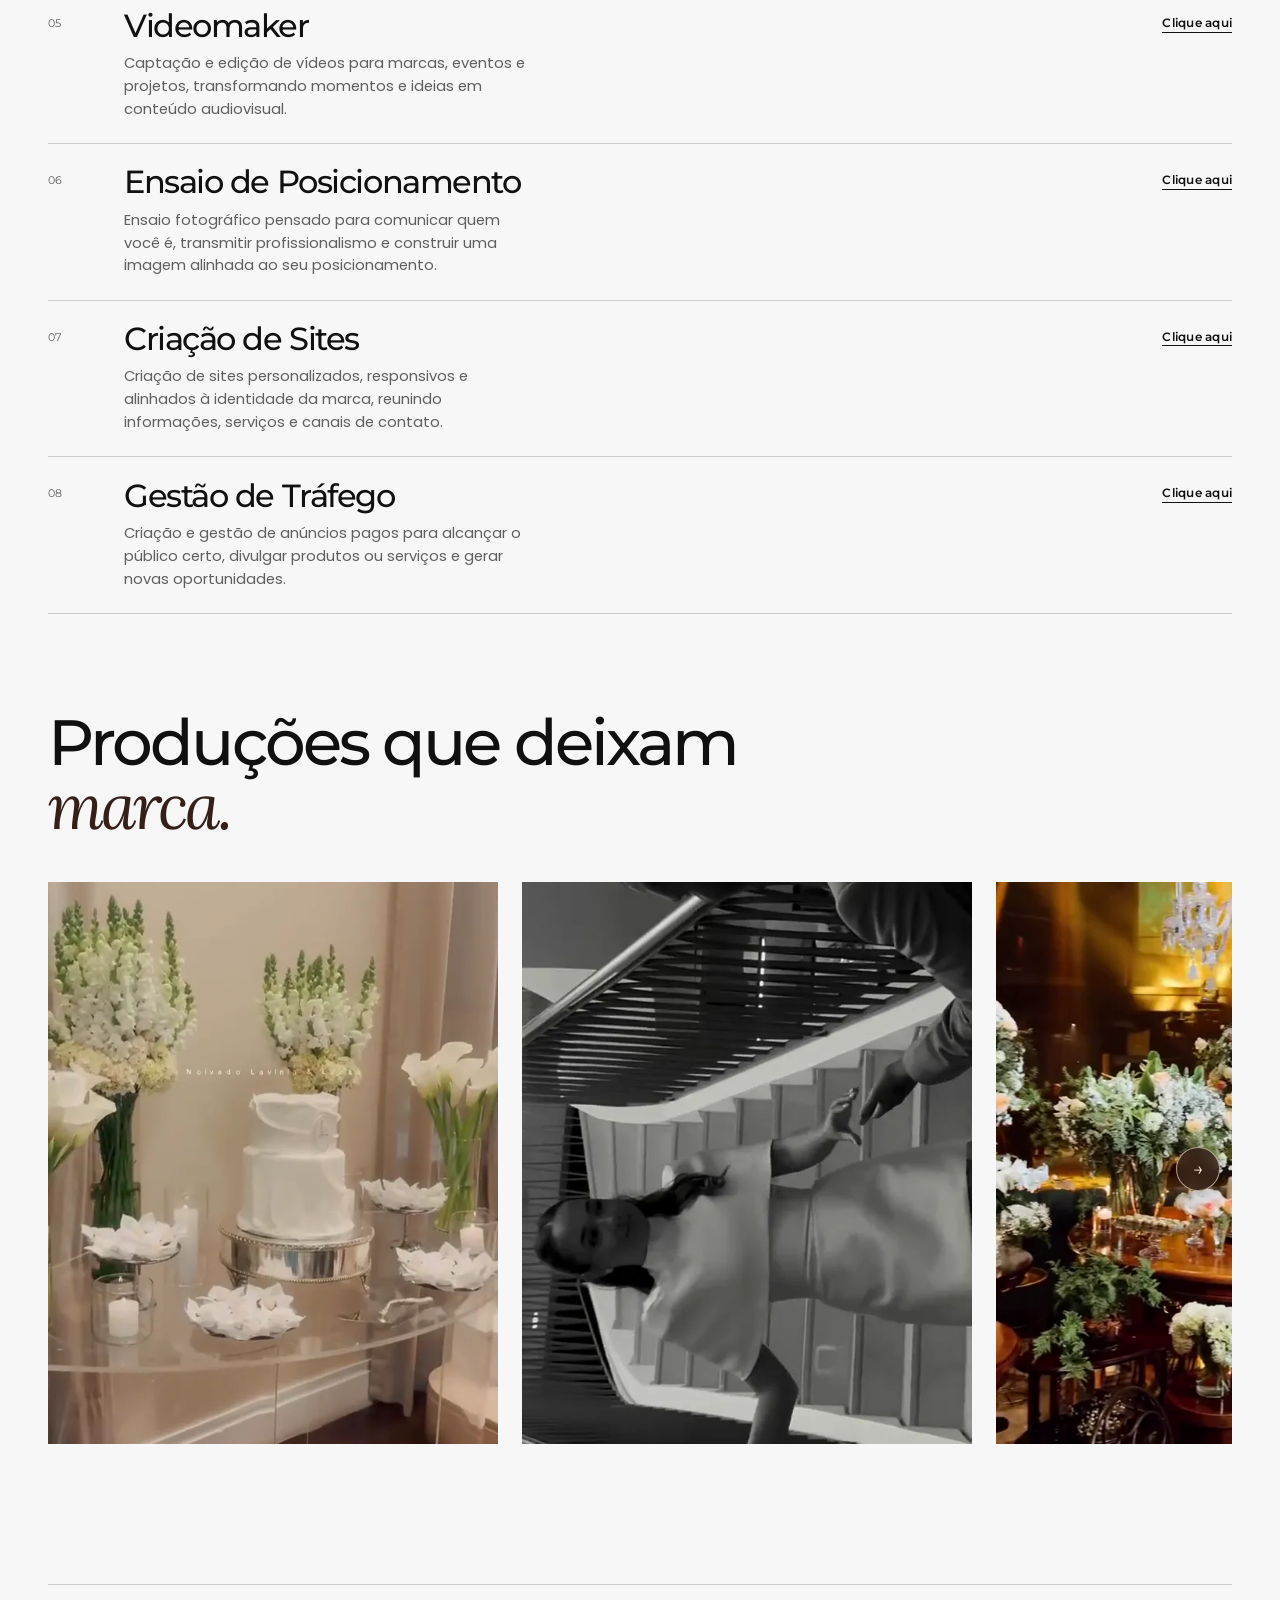
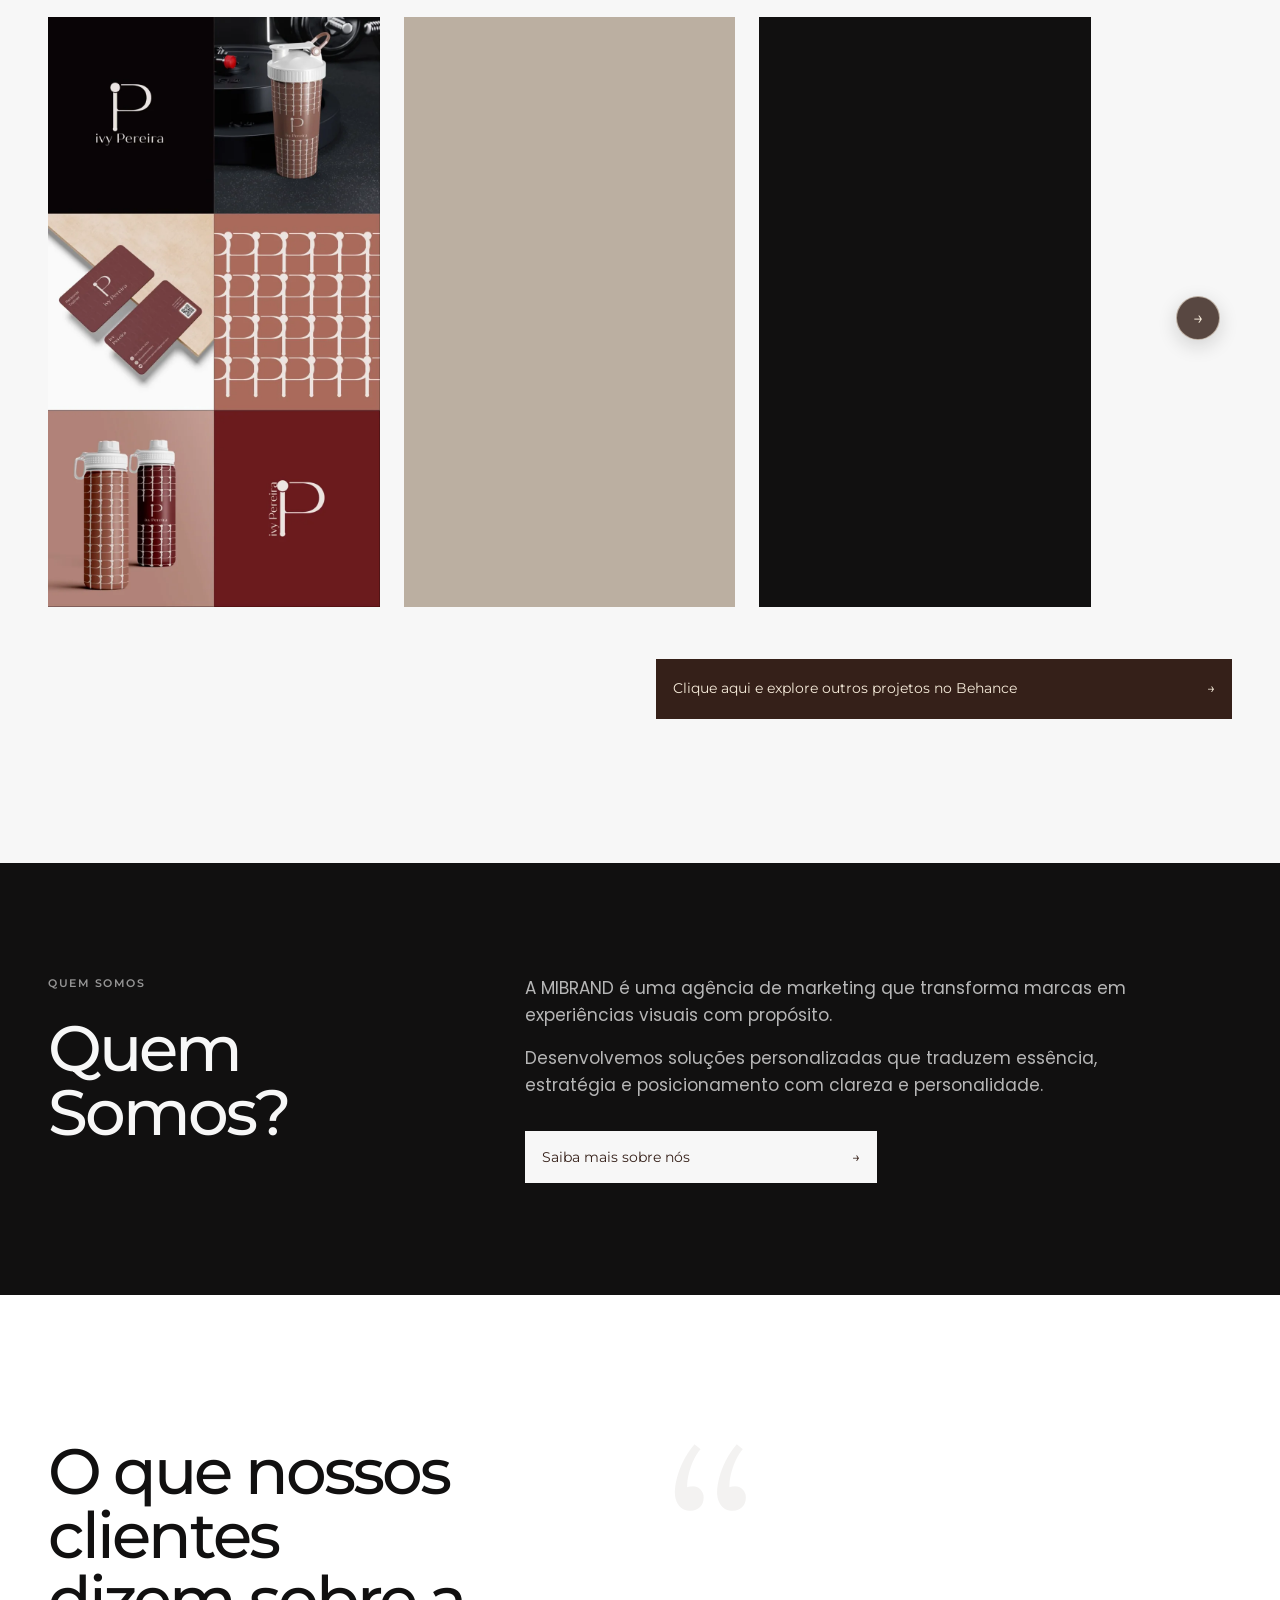
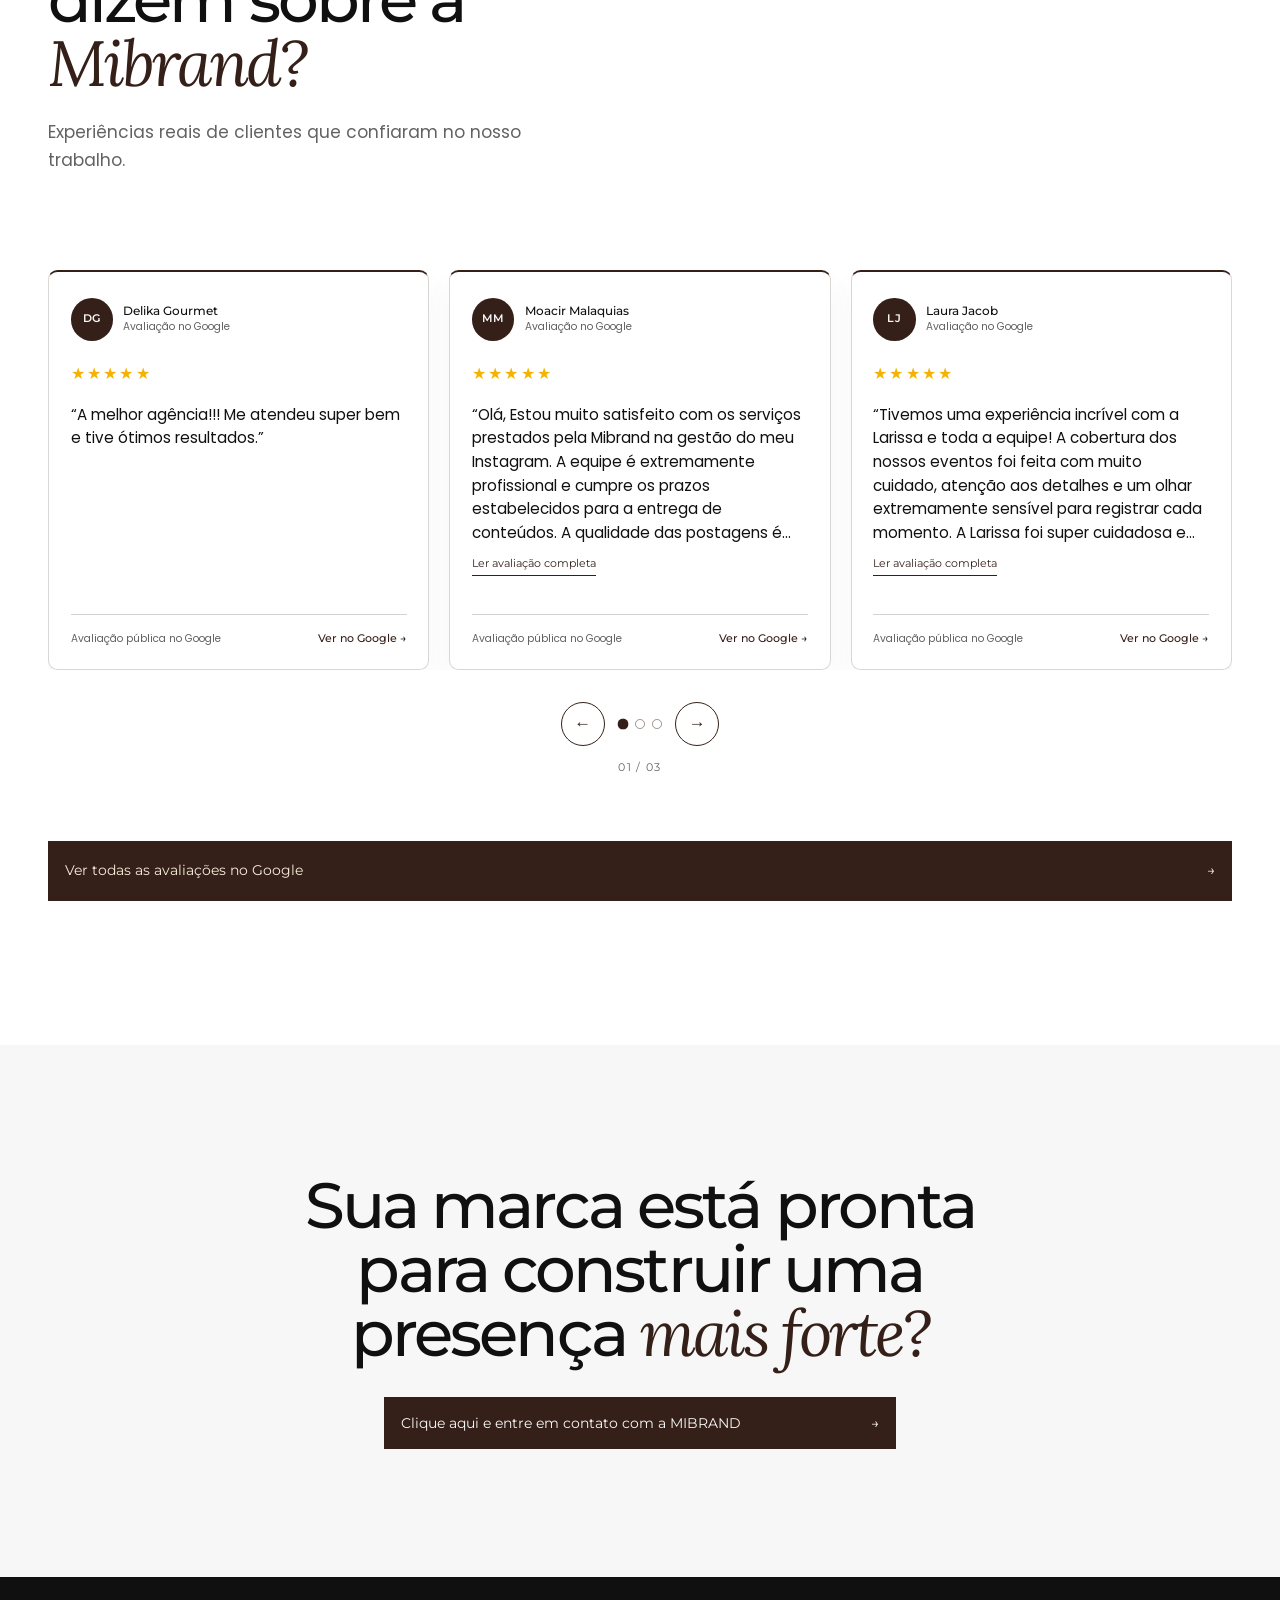
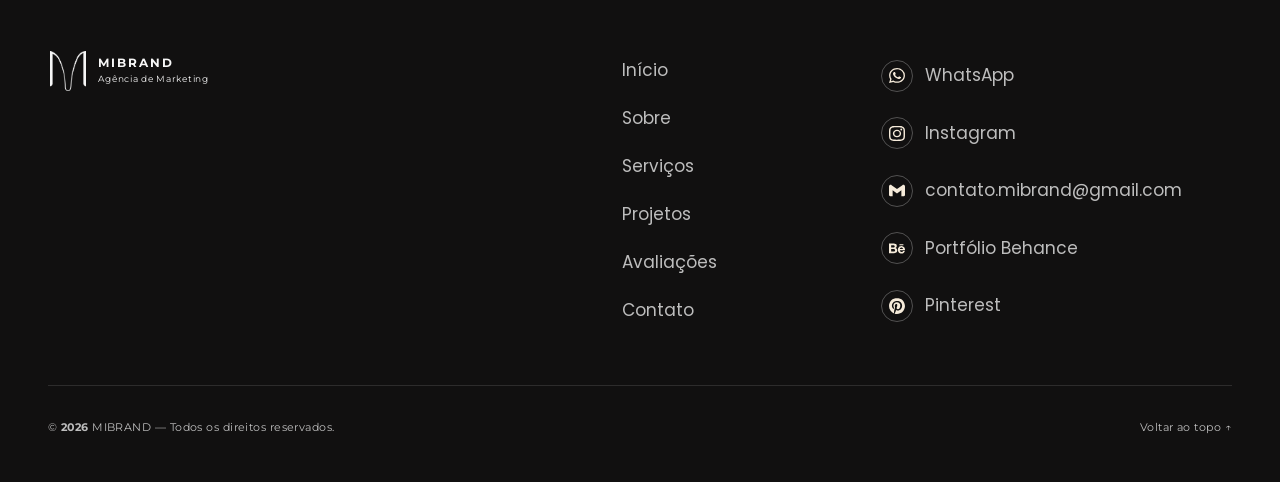
==== commit 697a5d34: "Ajusta capitalizacao da Mibrand" ====
--- a/index.html
+++ b/index.html
@@ -126,7 +126,7 @@
         <div class="reviews-head reveal">
           <div class="reviews-intro">
             <span class="reviews-quote" aria-hidden="true">“</span>
-            <h2 id="reviews-title">O que nossos clientes<br>dizem sobre a <em>MIBRAND?</em></h2>
+            <h2 id="reviews-title">O que nossos clientes<br>dizem sobre a <em>Mibrand?</em></h2>
             <p class="reviews-subtitle">Experiências reais de clientes que confiaram no nosso trabalho.</p>
           </div>
         </div>
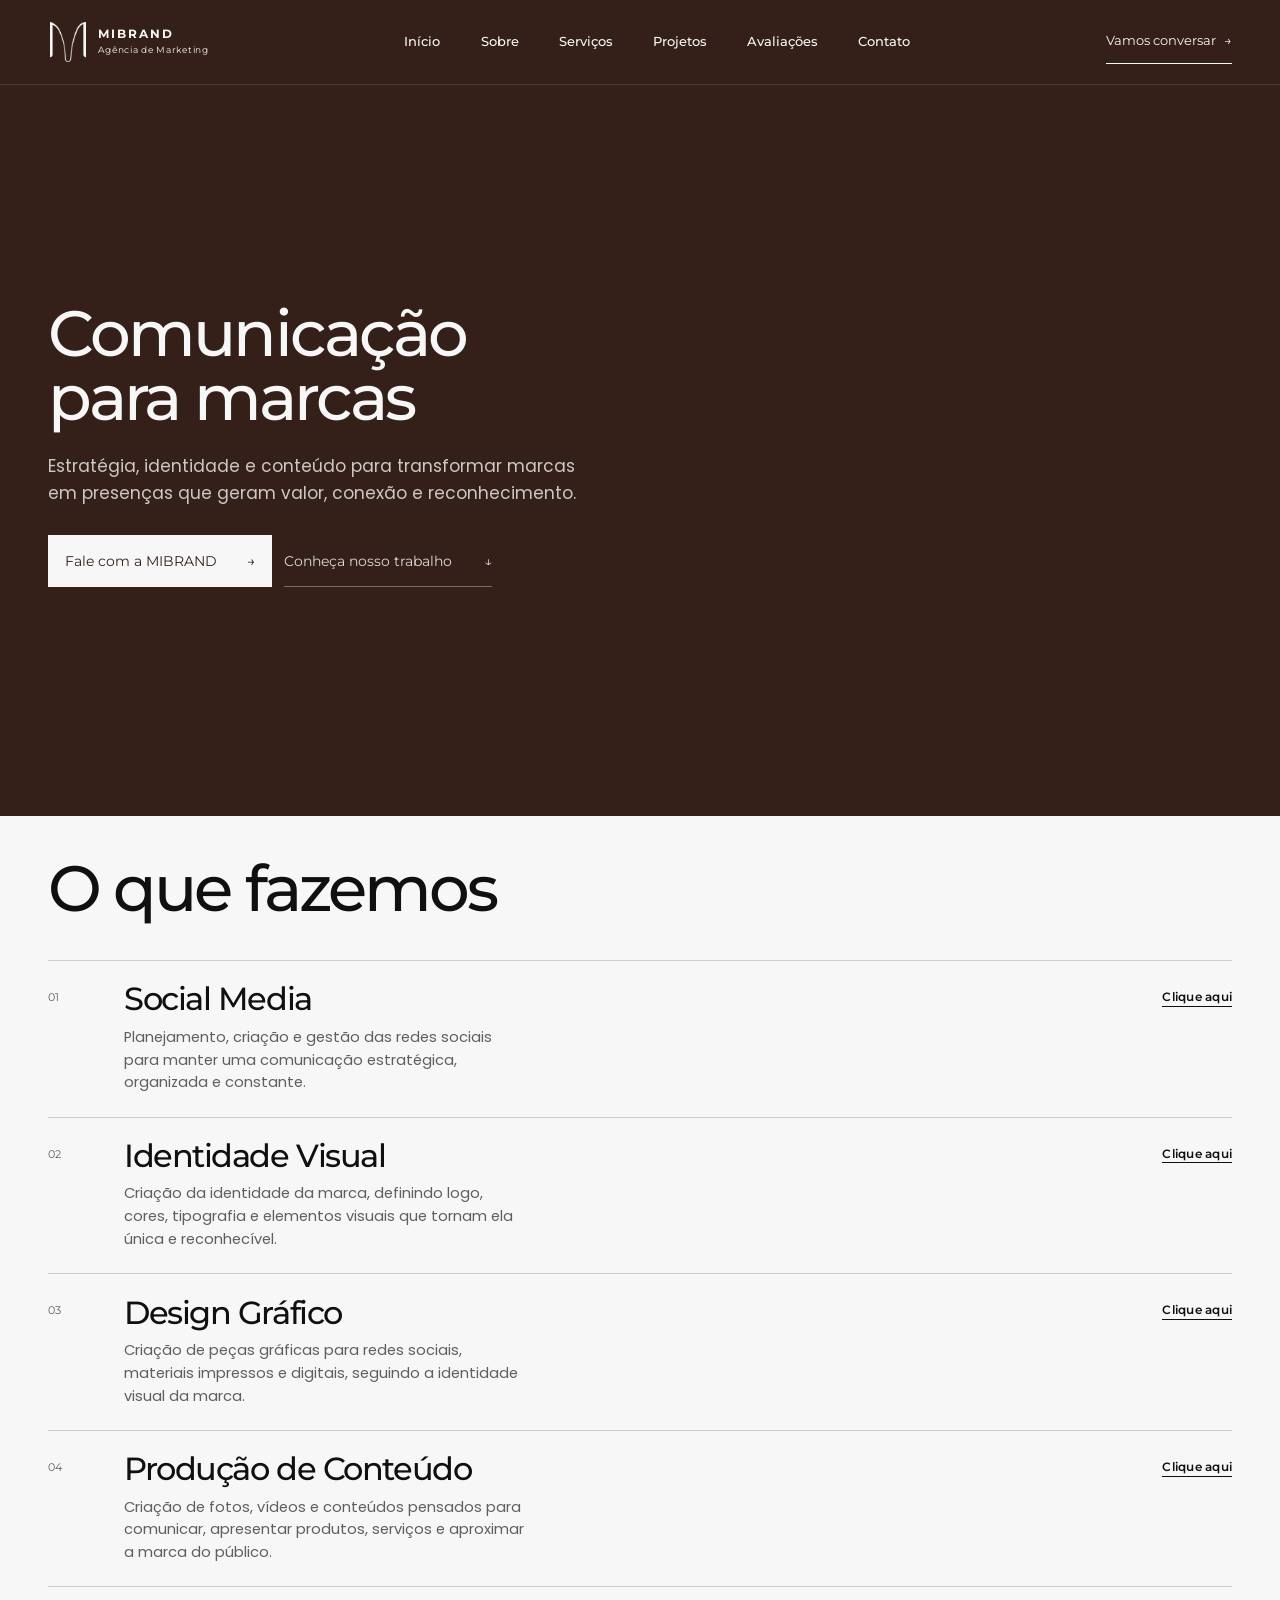
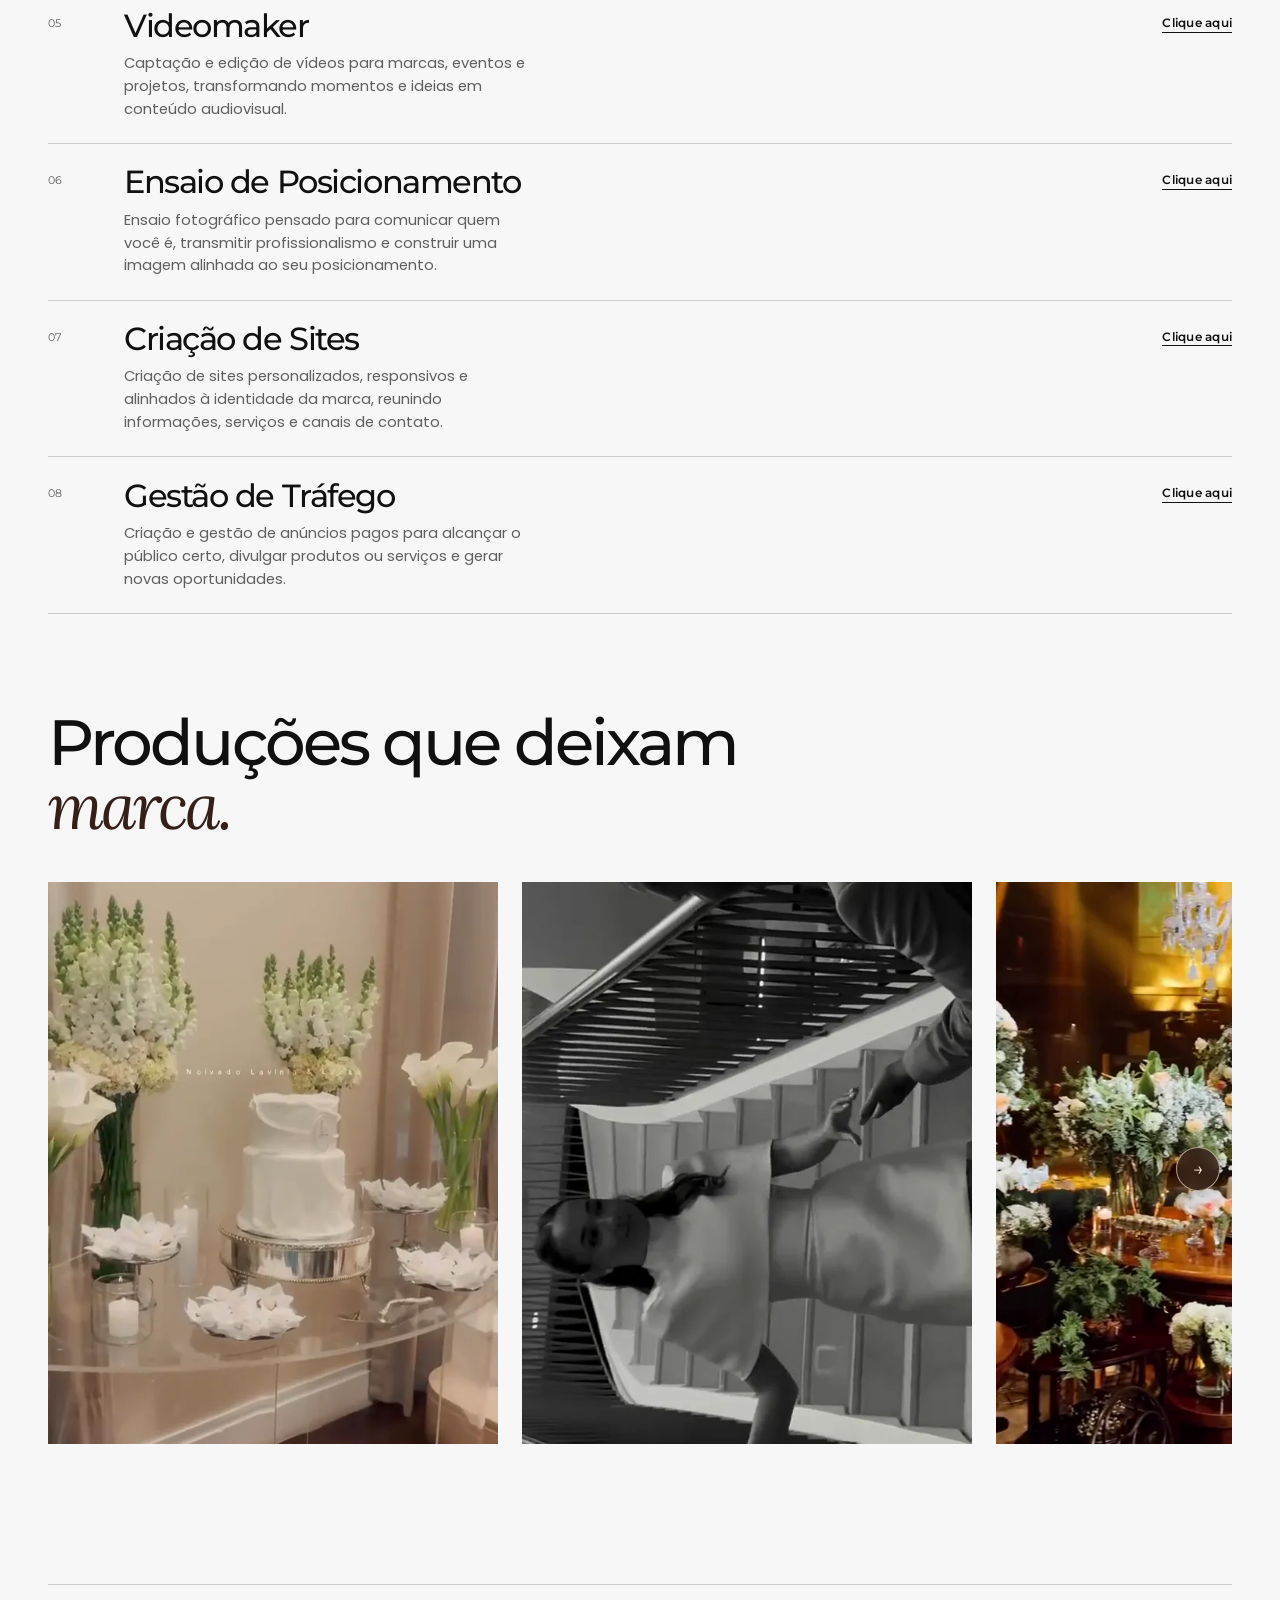
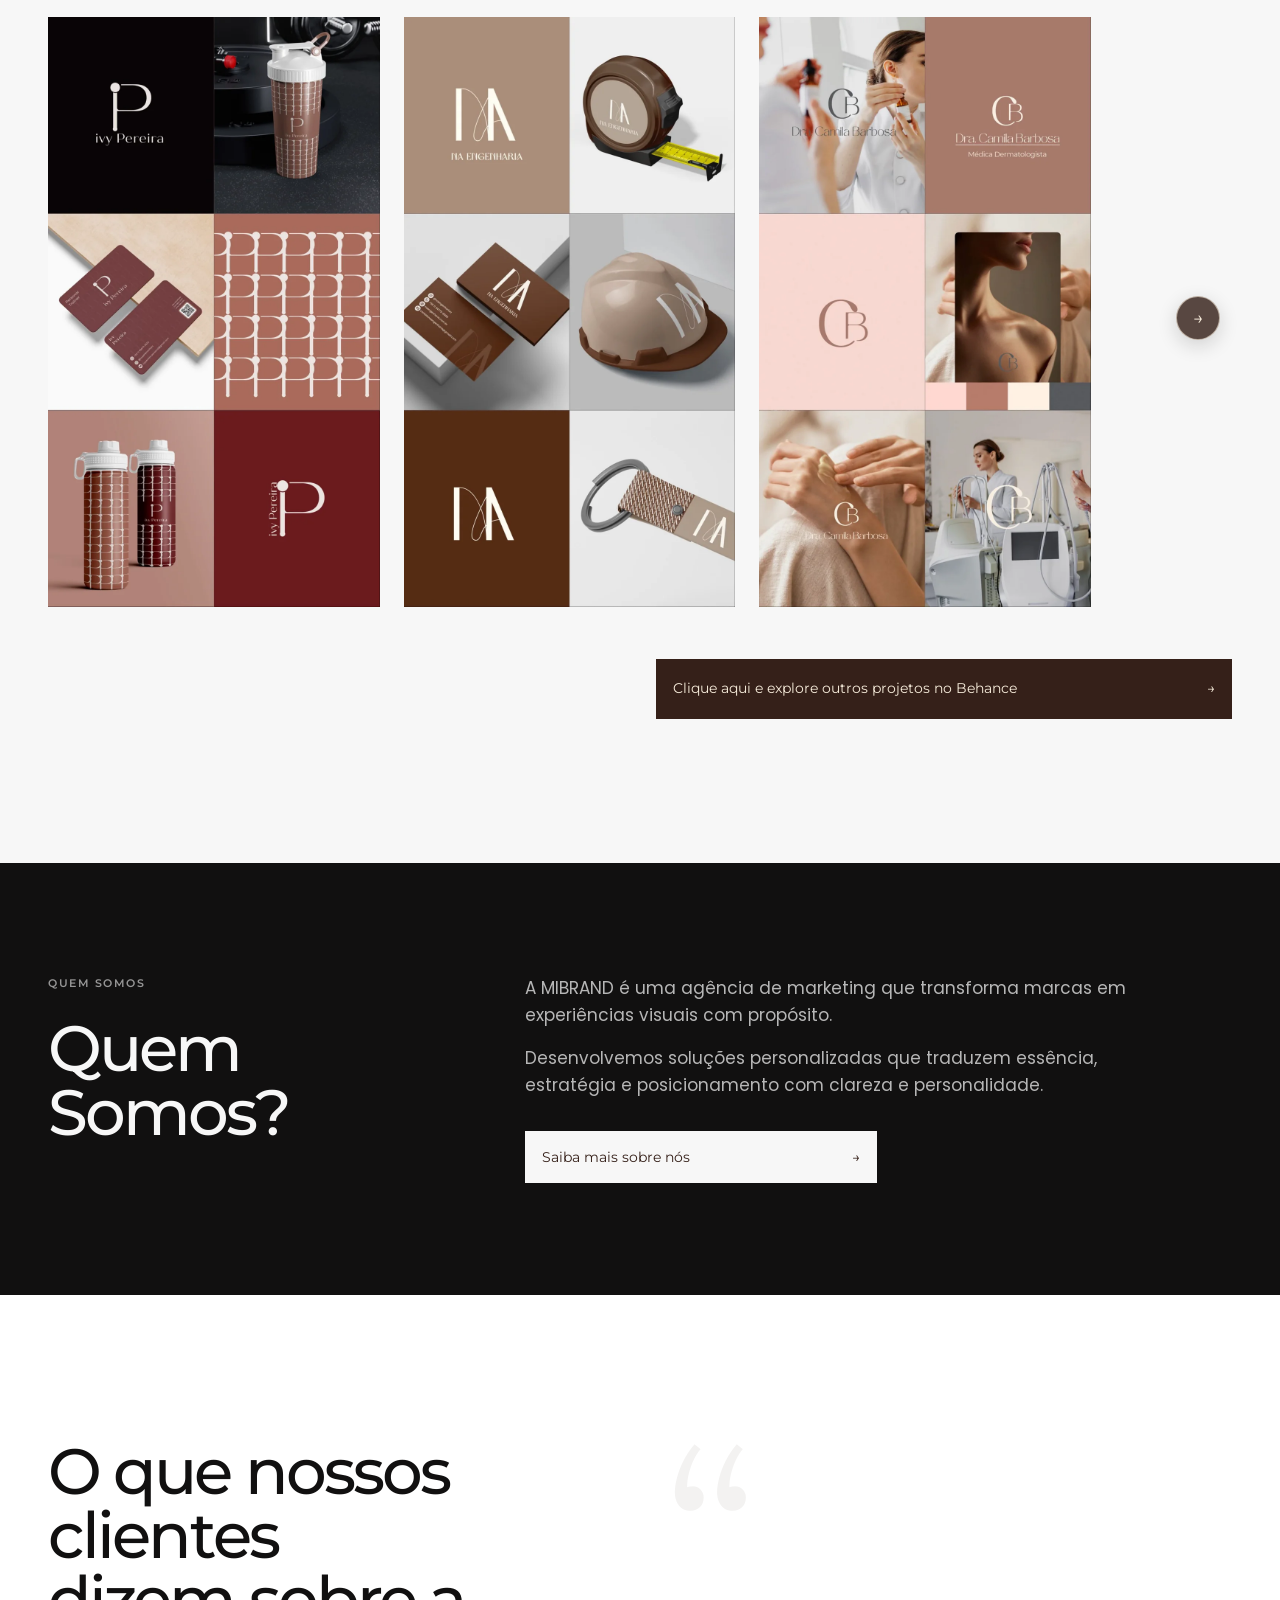
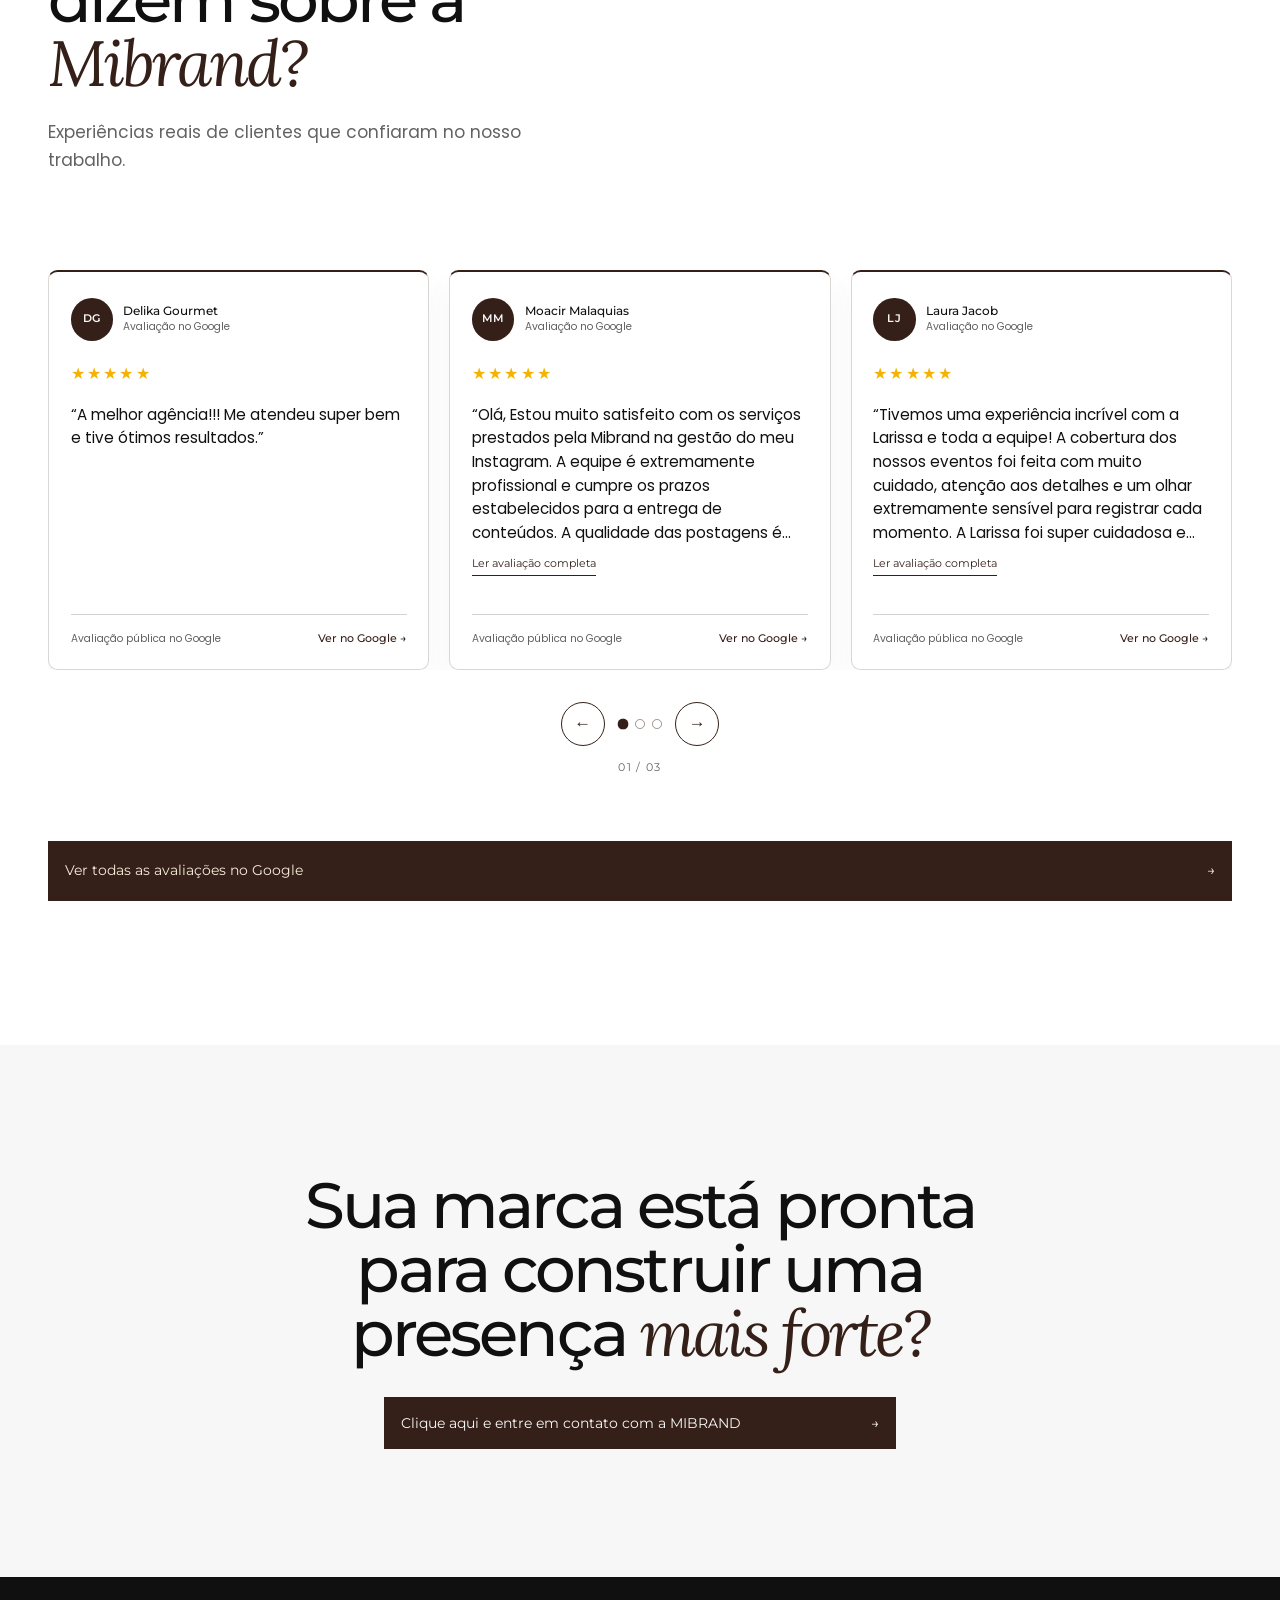
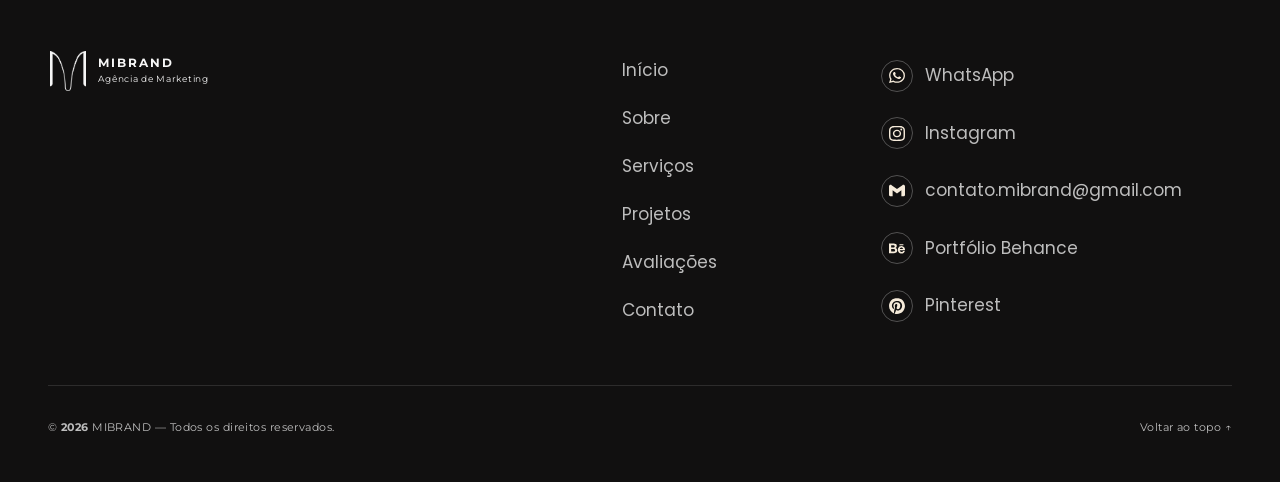
==== commit 74509113: "Remove ultimo video do carrossel" ====
--- a/index.html
+++ b/index.html
@@ -89,7 +89,6 @@
             <article class="project reveal"><div class="project-media"><video muted loop playsinline preload="metadata" poster="assets/videos/mibrand-video-11.webp" aria-label="Vídeo de trabalho da MIBRAND"><source src="assets/videos/mibrand-video-11.mp4" type="video/mp4"></video></div></article>
             <article class="project reveal"><div class="project-media"><video muted loop playsinline preload="metadata" poster="assets/videos/mibrand-video-12.webp" aria-label="Vídeo de trabalho da MIBRAND"><source src="assets/videos/mibrand-video-12.mp4" type="video/mp4"></video></div></article>
             <article class="project reveal"><div class="project-media"><video muted loop playsinline preload="metadata" poster="assets/videos/mibrand-video-13.webp" aria-label="Vídeo de trabalho da MIBRAND"><source src="assets/videos/mibrand-video-13.mp4" type="video/mp4"></video></div></article>
-            <article class="project reveal"><div class="project-media"><video muted loop playsinline preload="metadata" poster="assets/videos/mibrand-video-14.webp" aria-label="Vídeo de trabalho da MIBRAND"><source src="assets/videos/mibrand-video-14.mp4" type="video/mp4"></video></div></article>
           </div>
           <div class="project-controls" aria-label="Navegação dos vídeos">
             <button type="button" data-carousel-prev aria-label="Ver vídeos anteriores">←</button>
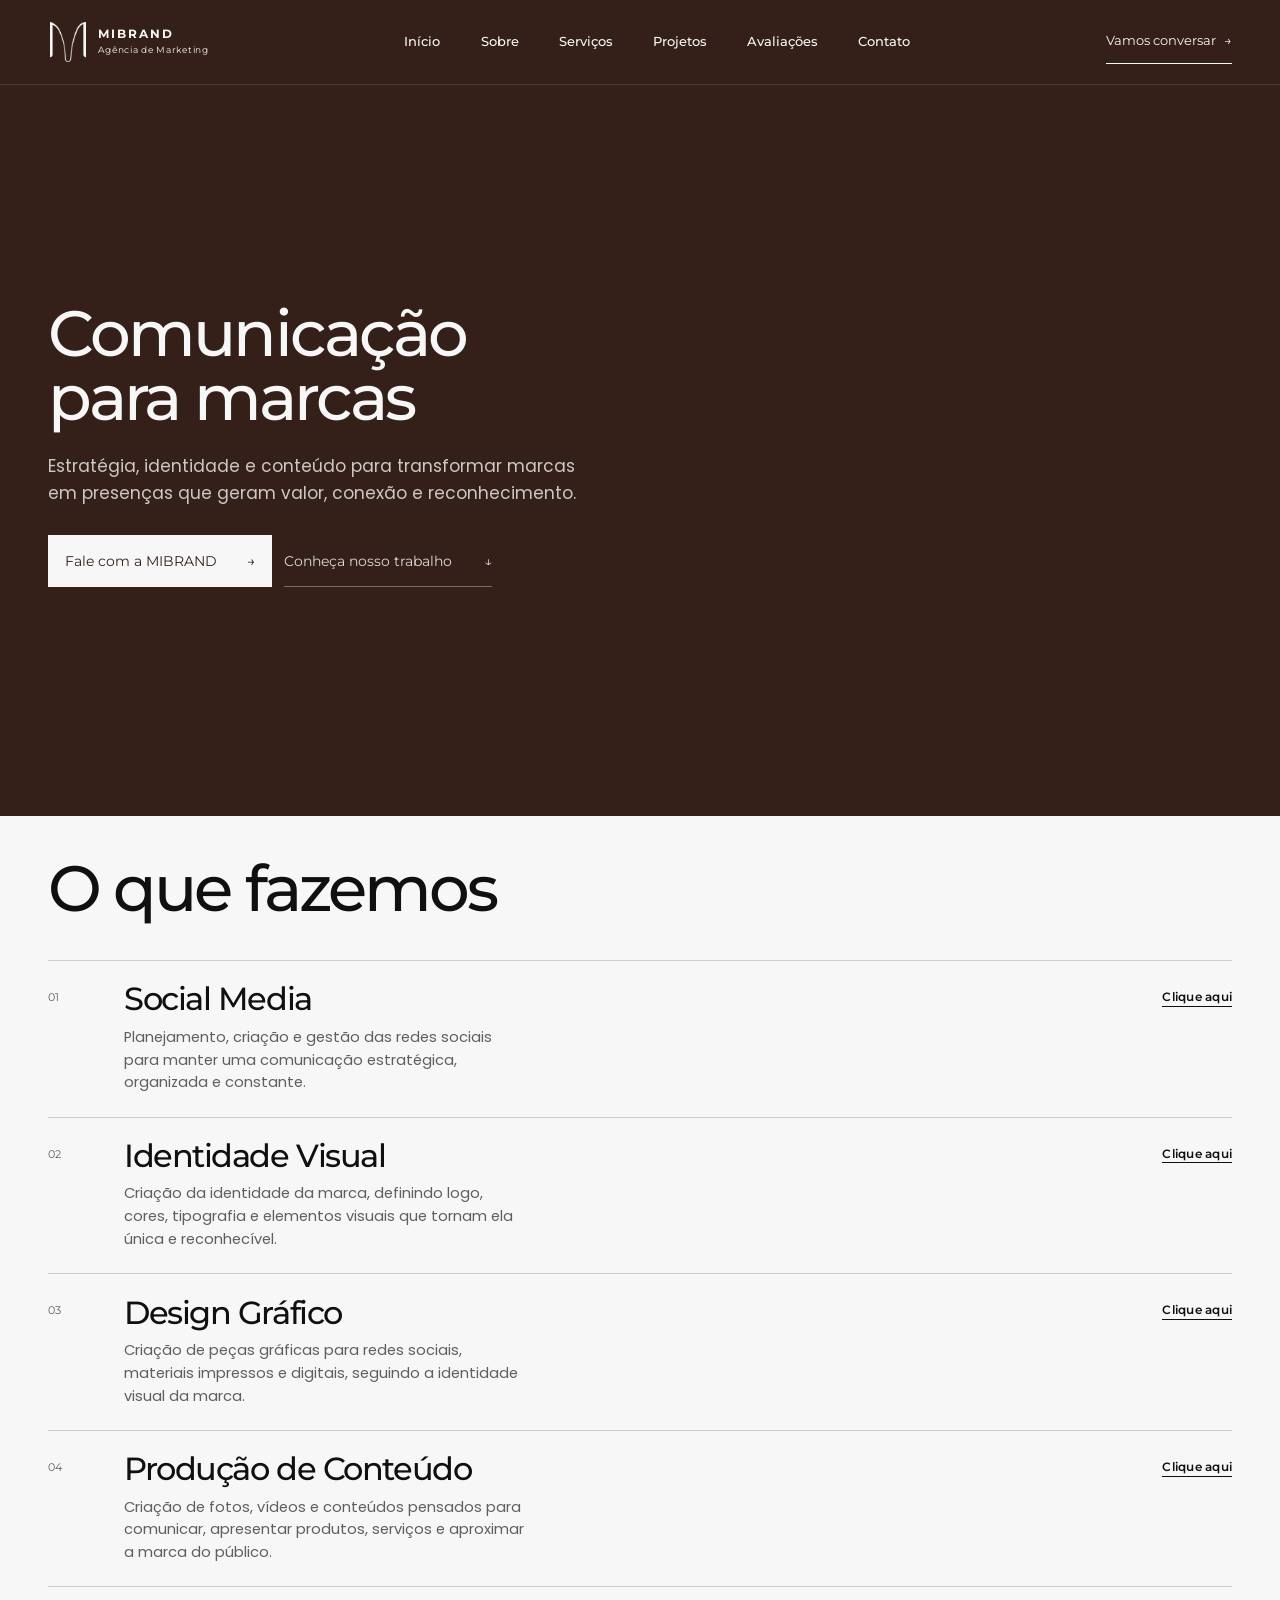
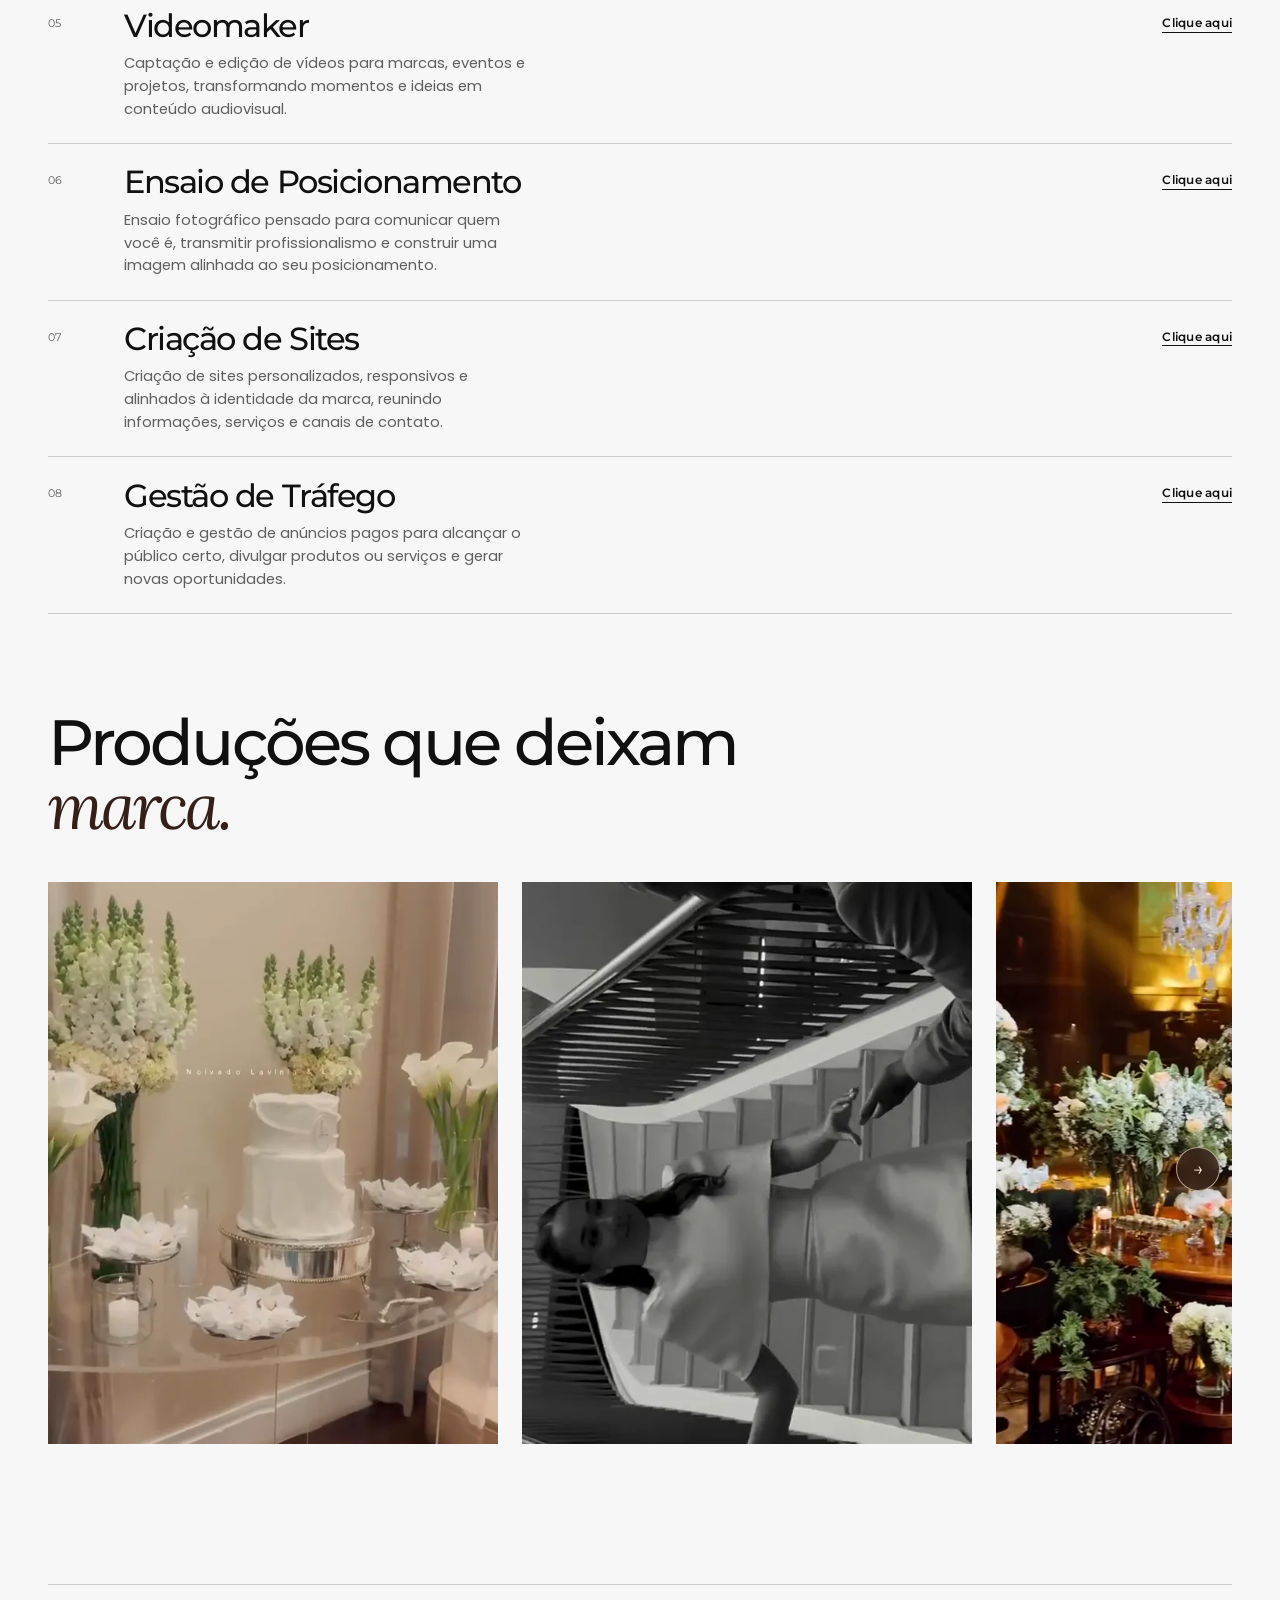
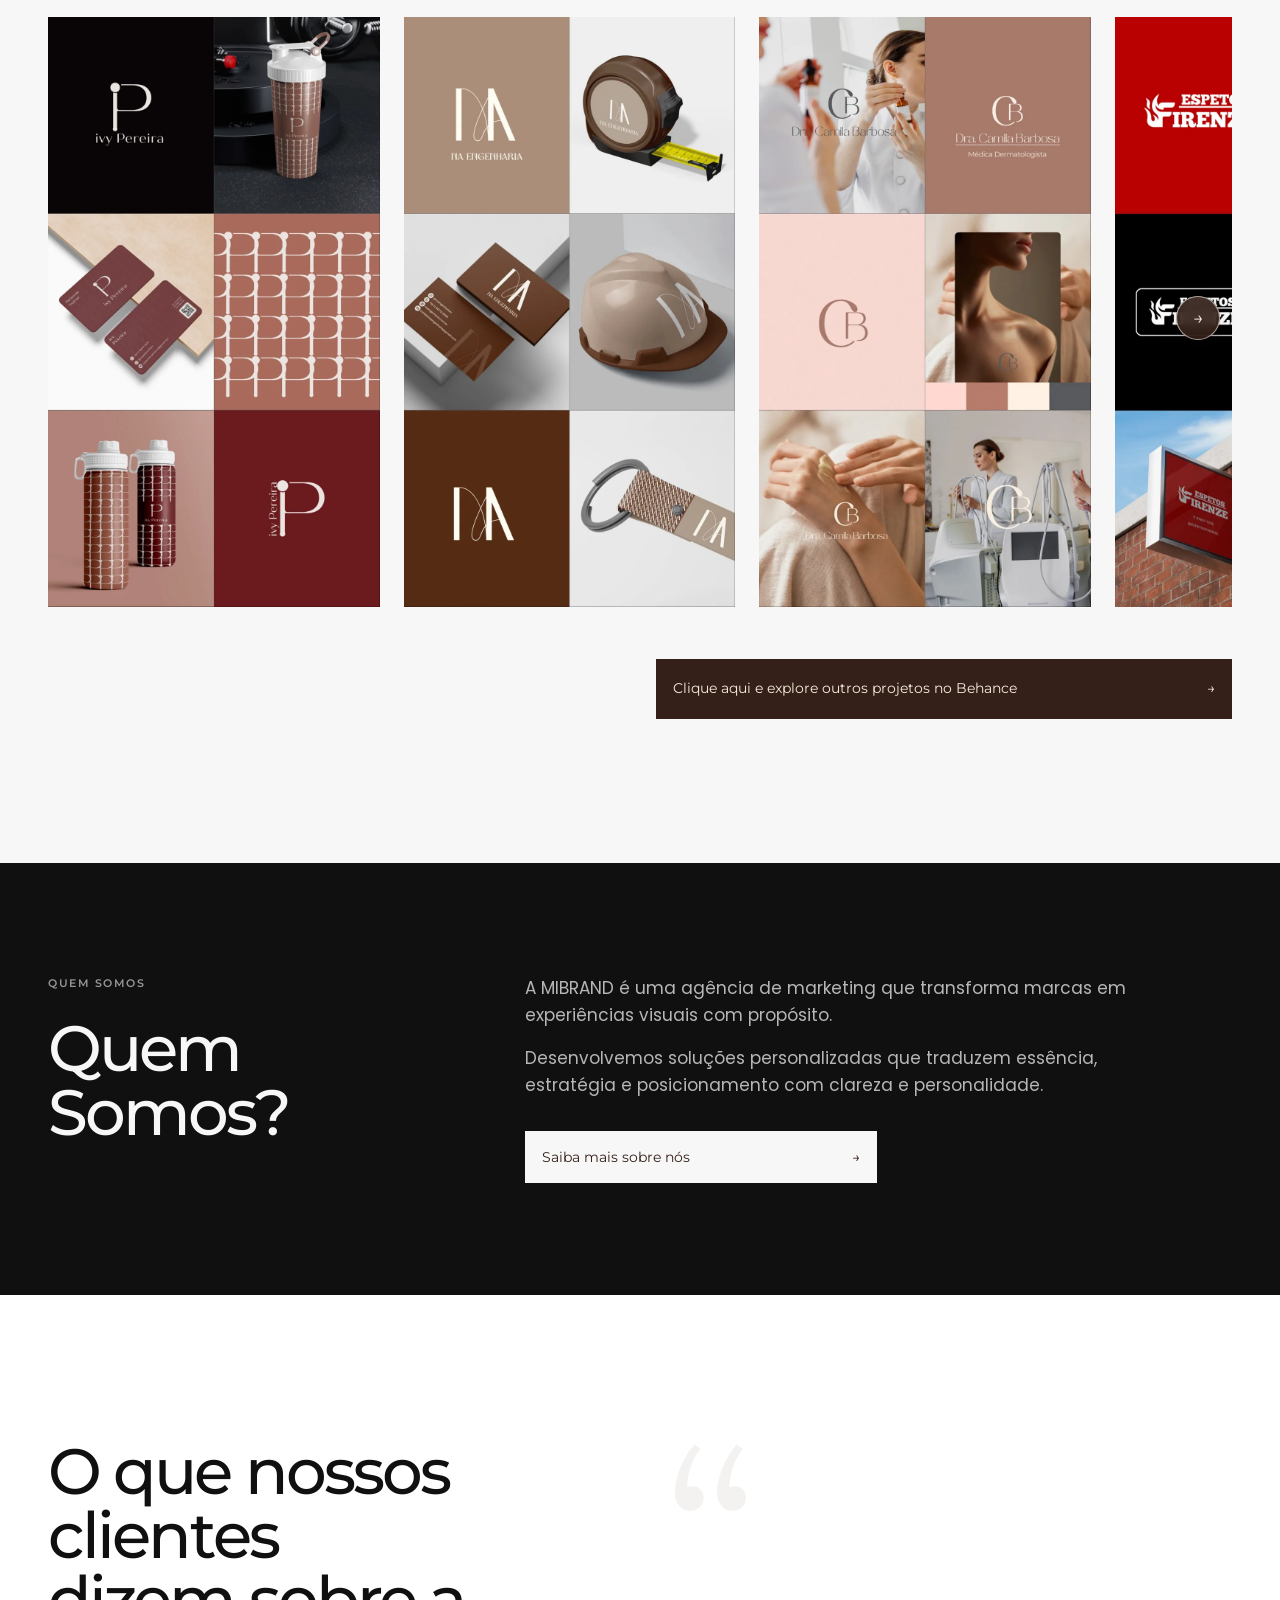
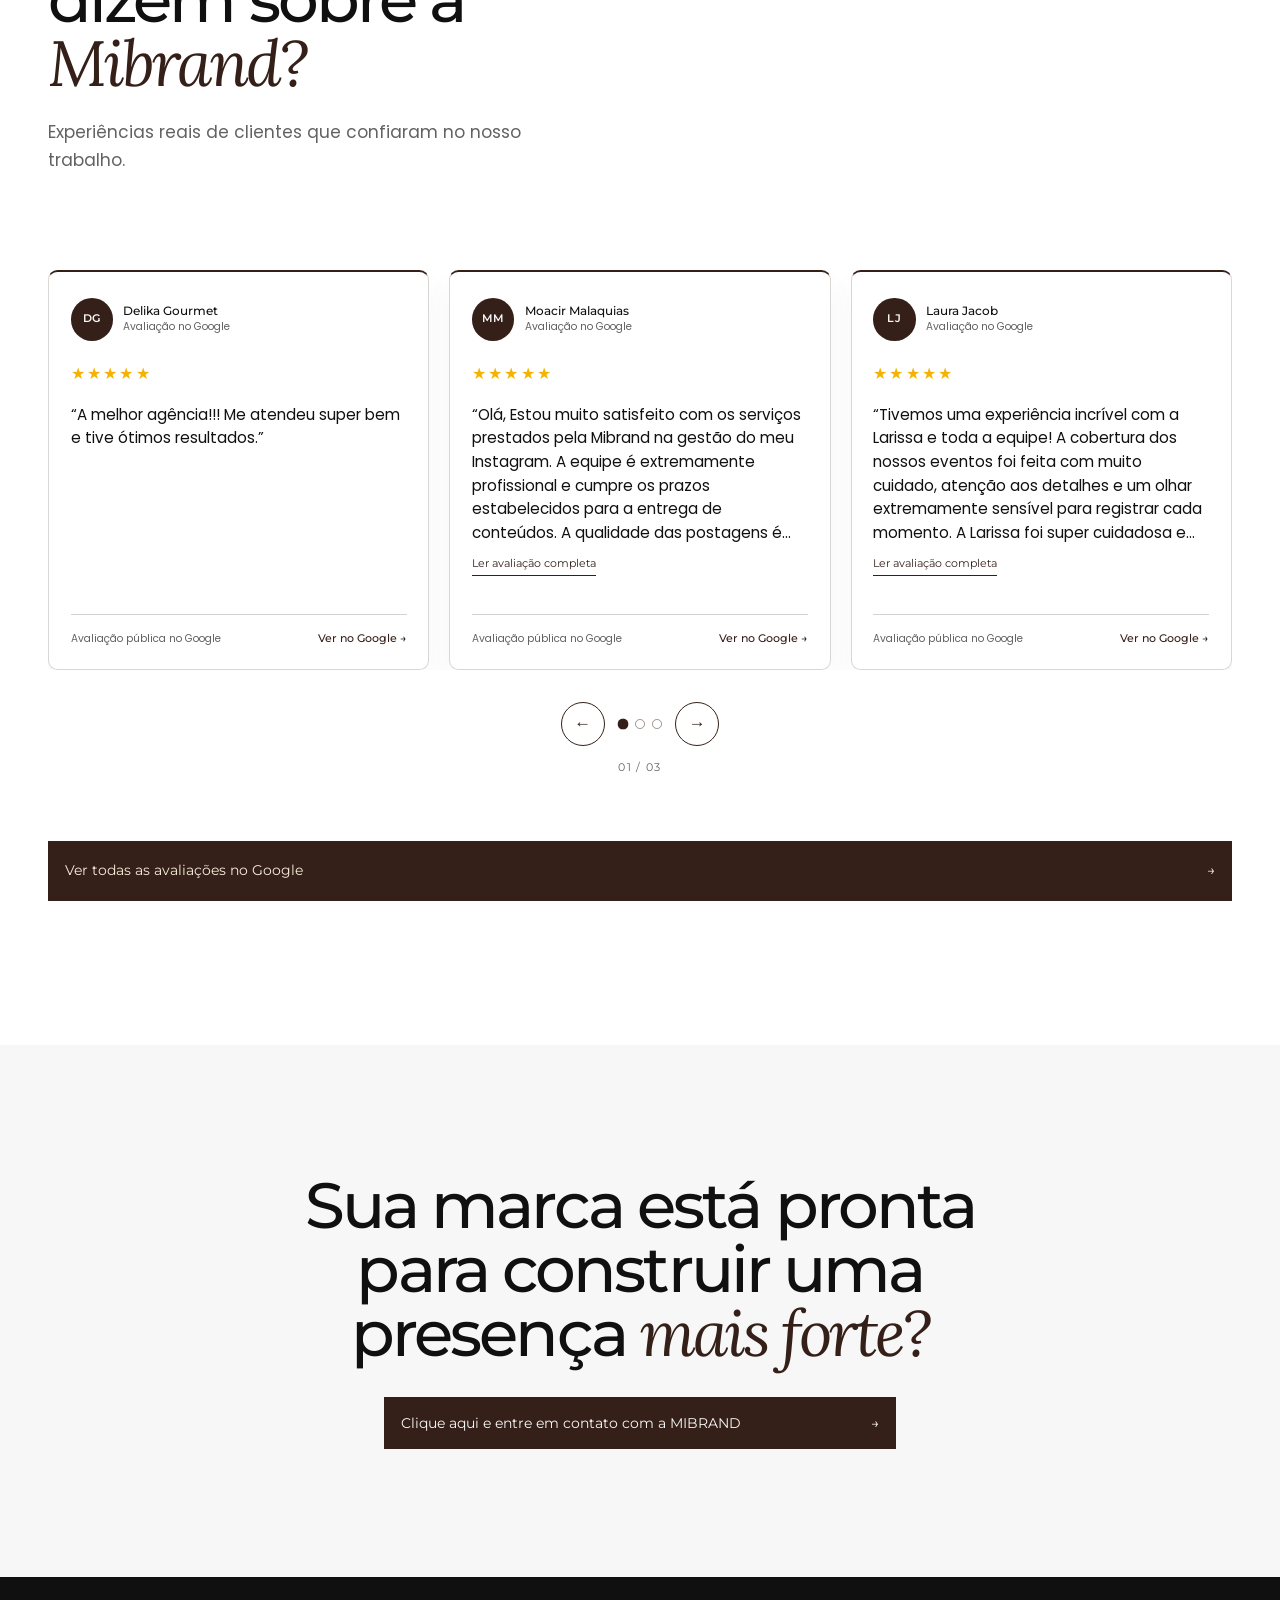
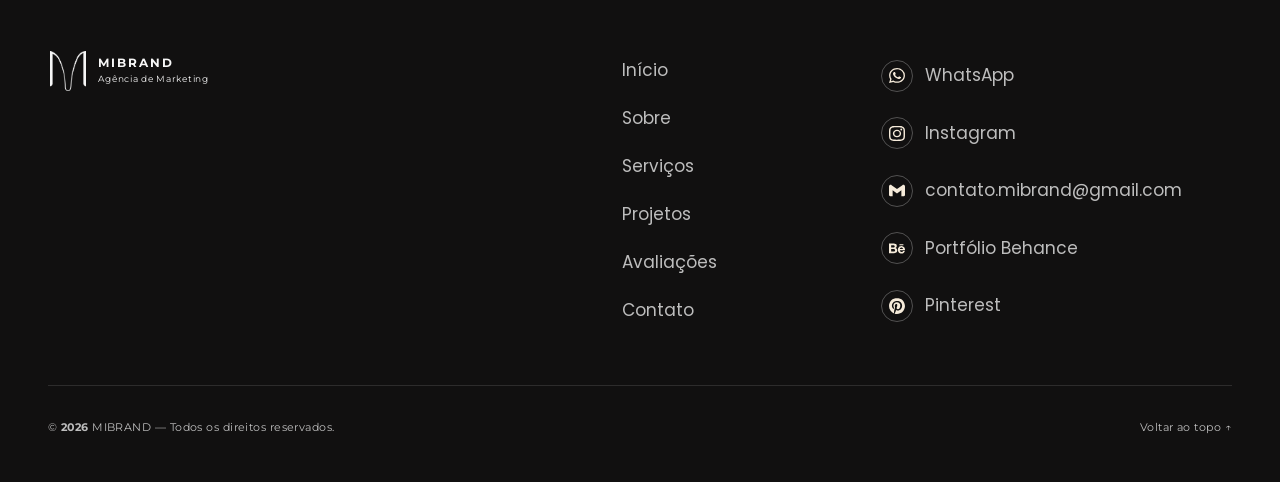
==== commit a3b0d69c: "Adiciona novos videos ao carrossel" ====
--- a/index.html
+++ b/index.html
@@ -89,6 +89,14 @@
             <article class="project reveal"><div class="project-media"><video muted loop playsinline preload="metadata" poster="assets/videos/mibrand-video-11.webp" aria-label="Vídeo de trabalho da MIBRAND"><source src="assets/videos/mibrand-video-11.mp4" type="video/mp4"></video></div></article>
             <article class="project reveal"><div class="project-media"><video muted loop playsinline preload="metadata" poster="assets/videos/mibrand-video-12.webp" aria-label="Vídeo de trabalho da MIBRAND"><source src="assets/videos/mibrand-video-12.mp4" type="video/mp4"></video></div></article>
             <article class="project reveal"><div class="project-media"><video muted loop playsinline preload="metadata" poster="assets/videos/mibrand-video-13.webp" aria-label="Vídeo de trabalho da MIBRAND"><source src="assets/videos/mibrand-video-13.mp4" type="video/mp4"></video></div></article>
+            <article class="project reveal"><div class="project-media"><video muted loop playsinline preload="metadata" poster="assets/videos/mibrand-video-15.jpg" aria-label="Vídeo de trabalho da MIBRAND"><source src="assets/videos/mibrand-video-15.mp4" type="video/mp4"></video></div></article>
+            <article class="project reveal"><div class="project-media"><video muted loop playsinline preload="metadata" poster="assets/videos/mibrand-video-16.jpg" aria-label="Vídeo de trabalho da MIBRAND"><source src="assets/videos/mibrand-video-16.mp4" type="video/mp4"></video></div></article>
+            <article class="project reveal"><div class="project-media"><video muted loop playsinline preload="metadata" poster="assets/videos/mibrand-video-17.jpg" aria-label="Vídeo de trabalho da MIBRAND"><source src="assets/videos/mibrand-video-17.mp4" type="video/mp4"></video></div></article>
+            <article class="project reveal"><div class="project-media"><video muted loop playsinline preload="metadata" poster="assets/videos/mibrand-video-18.jpg" aria-label="Vídeo de trabalho da MIBRAND"><source src="assets/videos/mibrand-video-18.mp4" type="video/mp4"></video></div></article>
+            <article class="project reveal"><div class="project-media"><video muted loop playsinline preload="metadata" poster="assets/videos/mibrand-video-19.jpg" aria-label="Vídeo de trabalho da MIBRAND"><source src="assets/videos/mibrand-video-19.mp4" type="video/mp4"></video></div></article>
+            <article class="project reveal"><div class="project-media"><video muted loop playsinline preload="metadata" poster="assets/videos/mibrand-video-20.jpg" aria-label="Vídeo de trabalho da MIBRAND"><source src="assets/videos/mibrand-video-20.mp4" type="video/mp4"></video></div></article>
+            <article class="project reveal"><div class="project-media"><video muted loop playsinline preload="metadata" poster="assets/videos/mibrand-video-21.jpg" aria-label="Vídeo de trabalho da MIBRAND"><source src="assets/videos/mibrand-video-21.mp4" type="video/mp4"></video></div></article>
+            <article class="project reveal"><div class="project-media"><video muted loop playsinline preload="metadata" poster="assets/videos/mibrand-video-22.jpg" aria-label="Vídeo de trabalho da MIBRAND"><source src="assets/videos/mibrand-video-22.mp4" type="video/mp4"></video></div></article>
           </div>
           <div class="project-controls" aria-label="Navegação dos vídeos">
             <button type="button" data-carousel-prev aria-label="Ver vídeos anteriores">←</button>
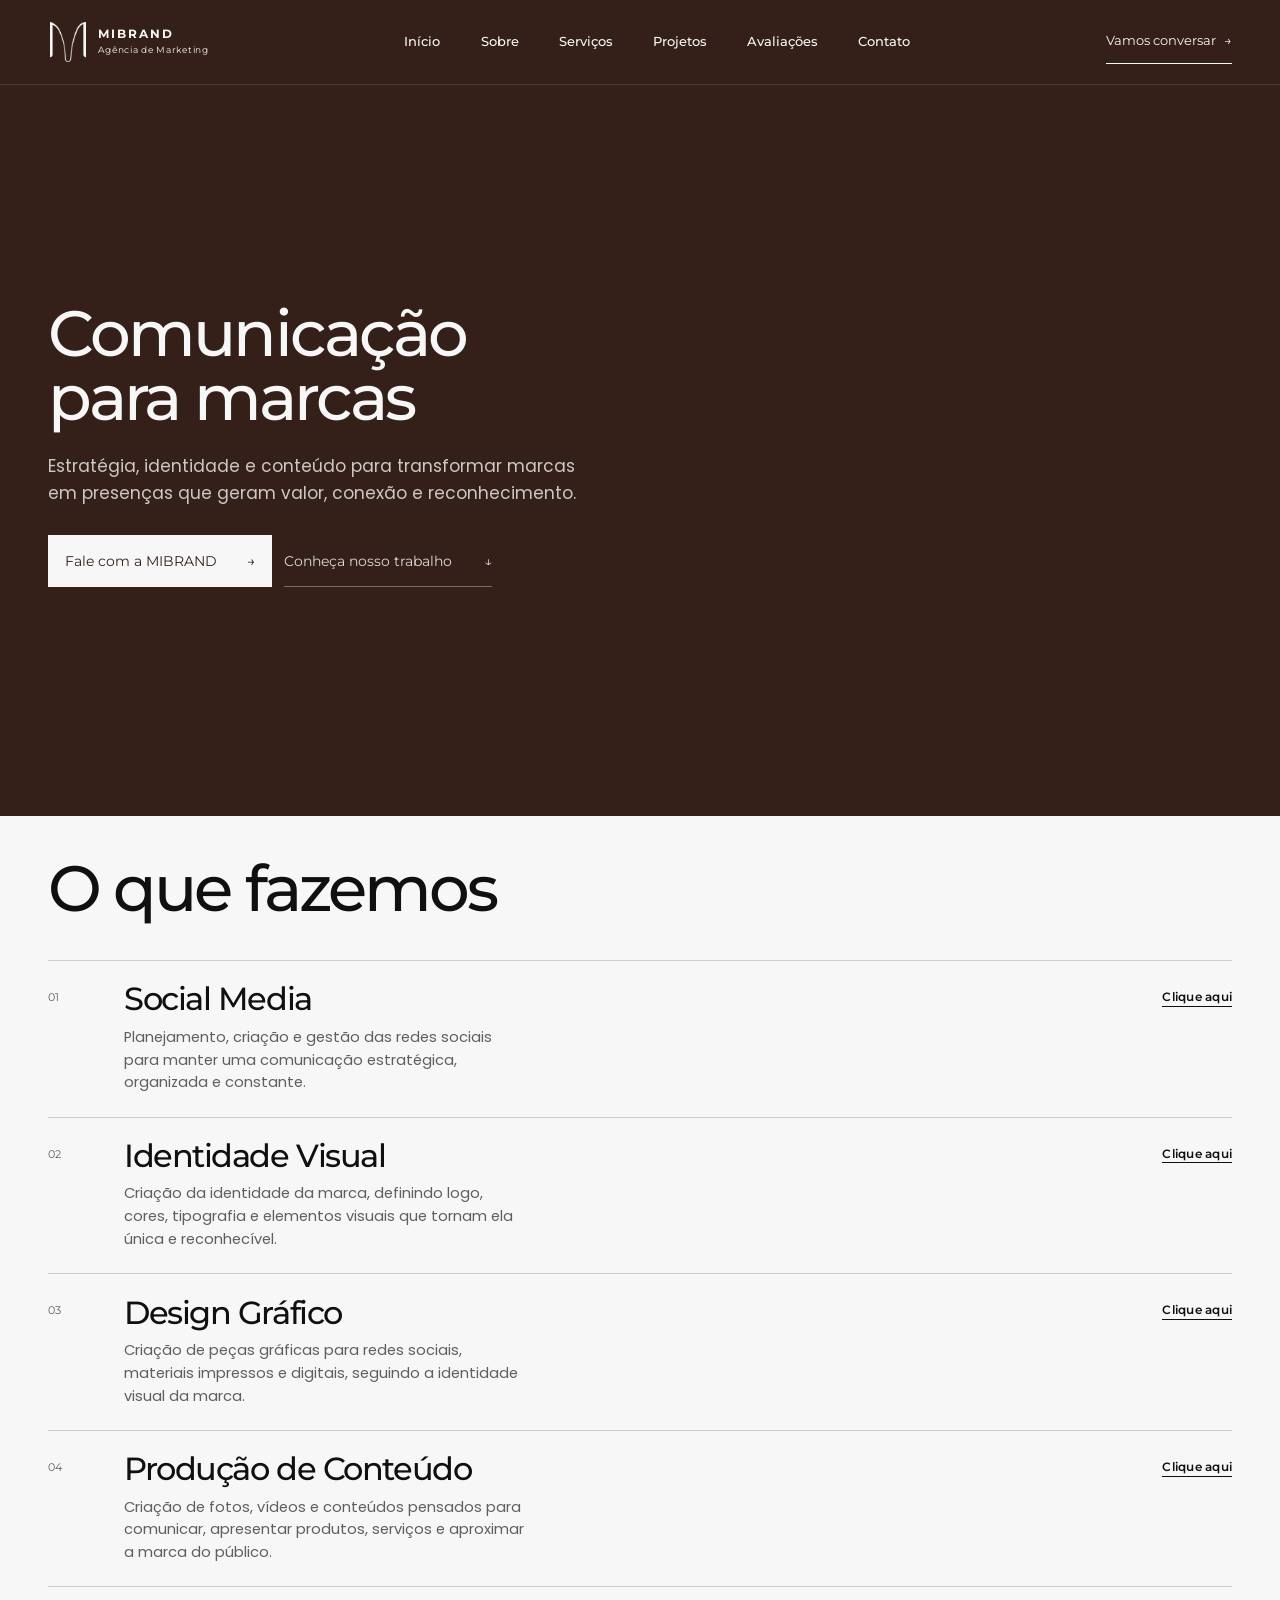
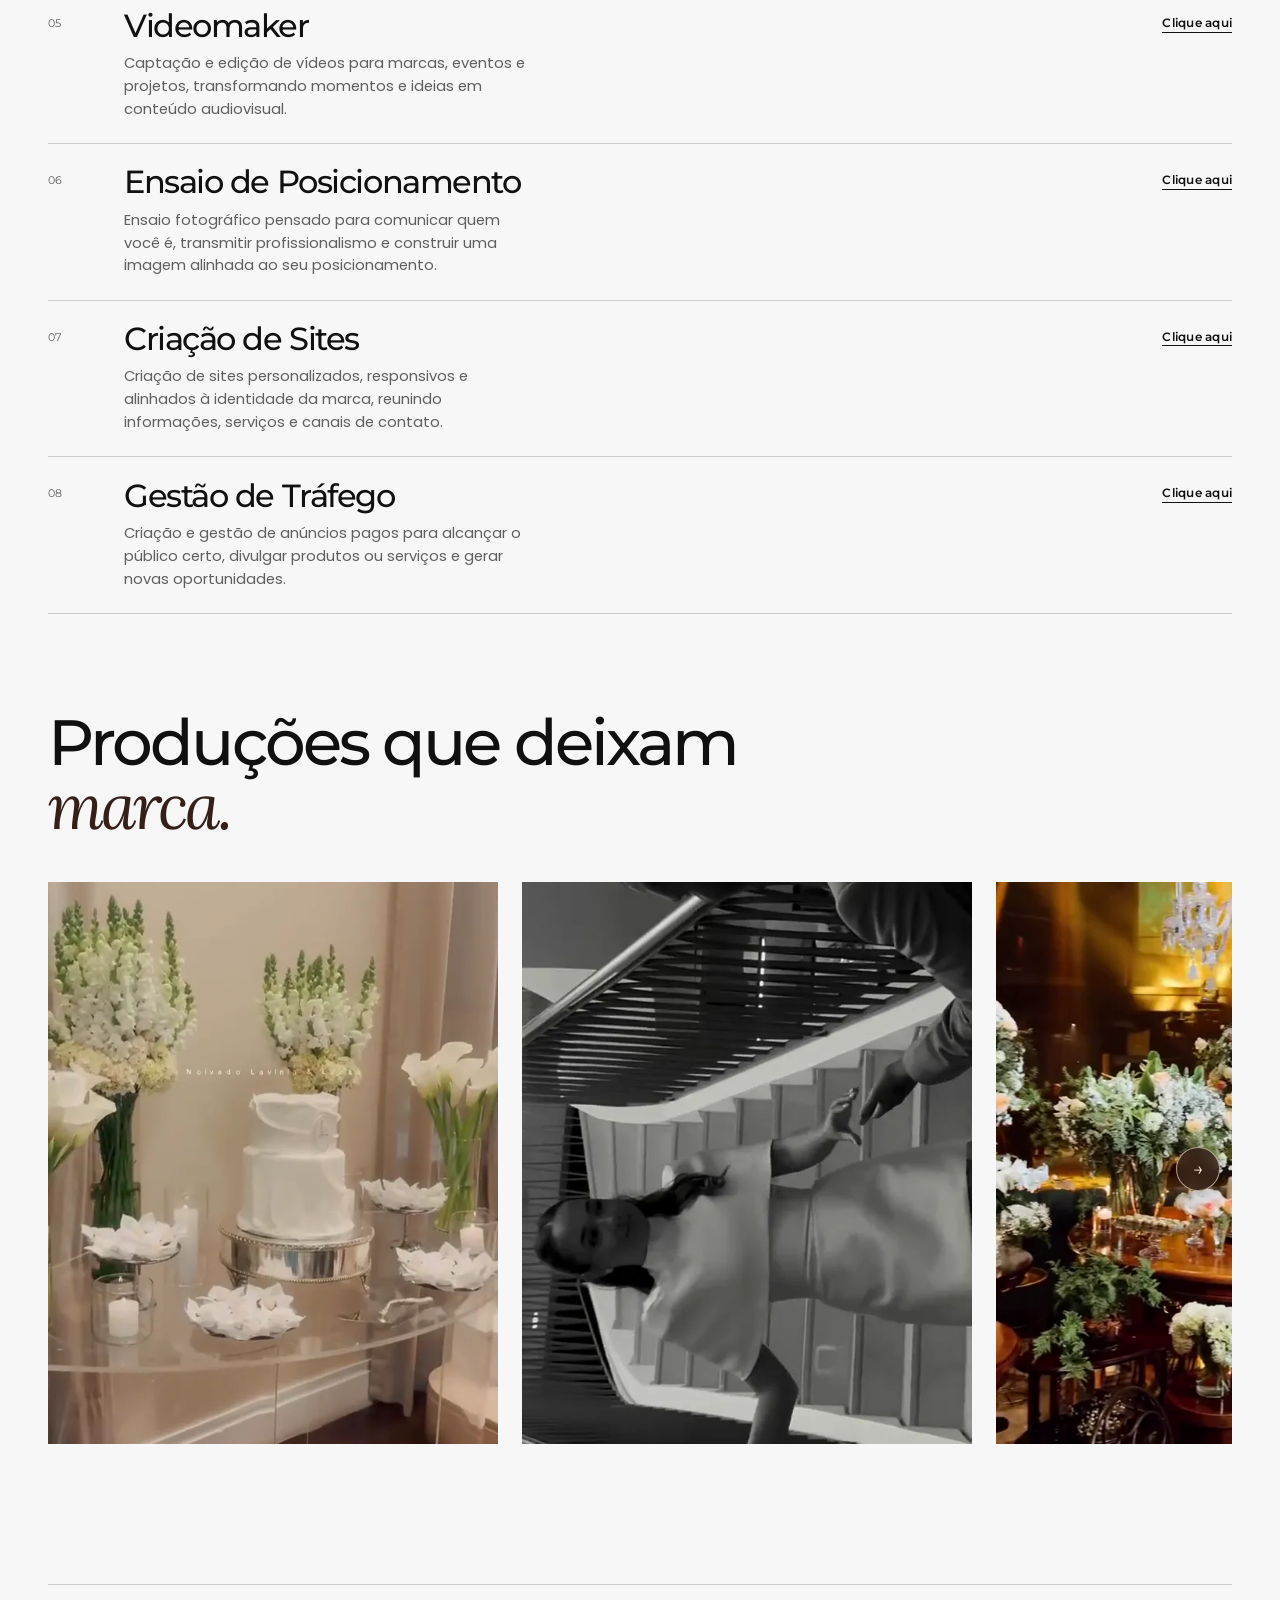
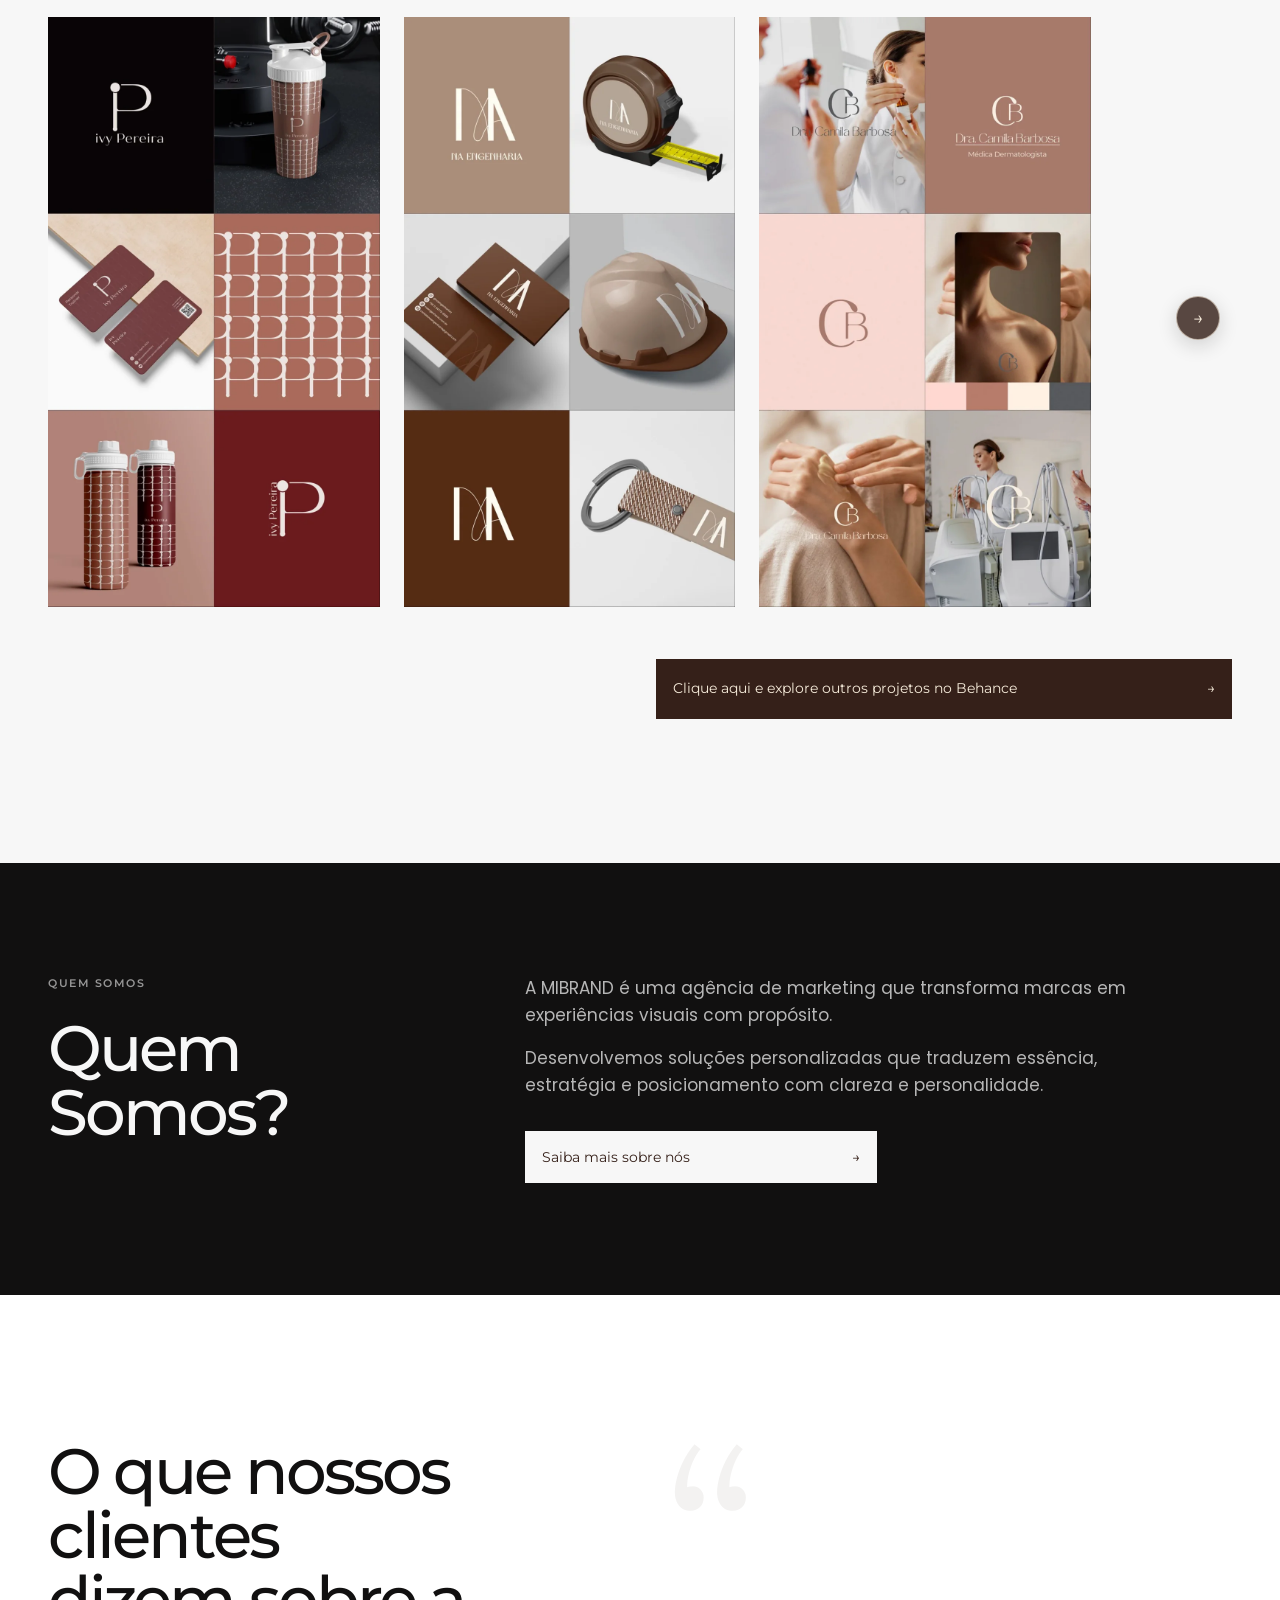
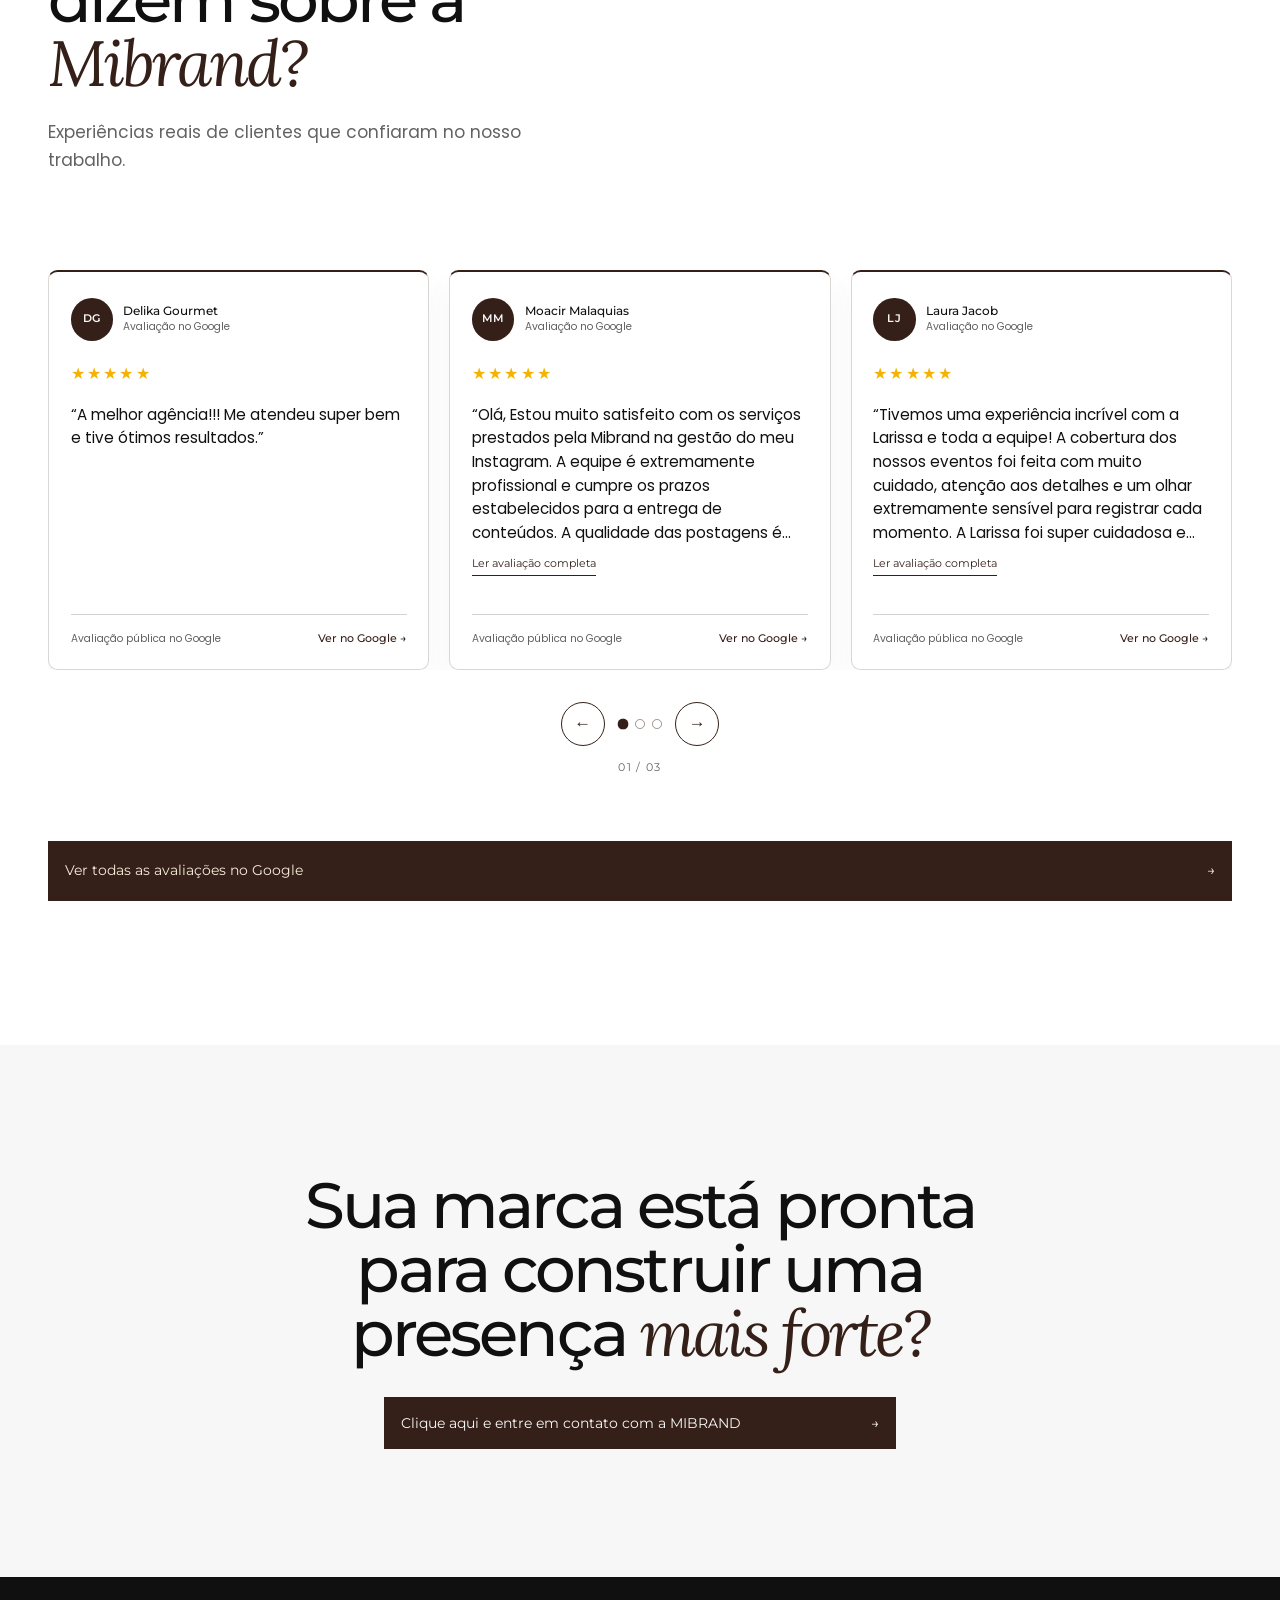
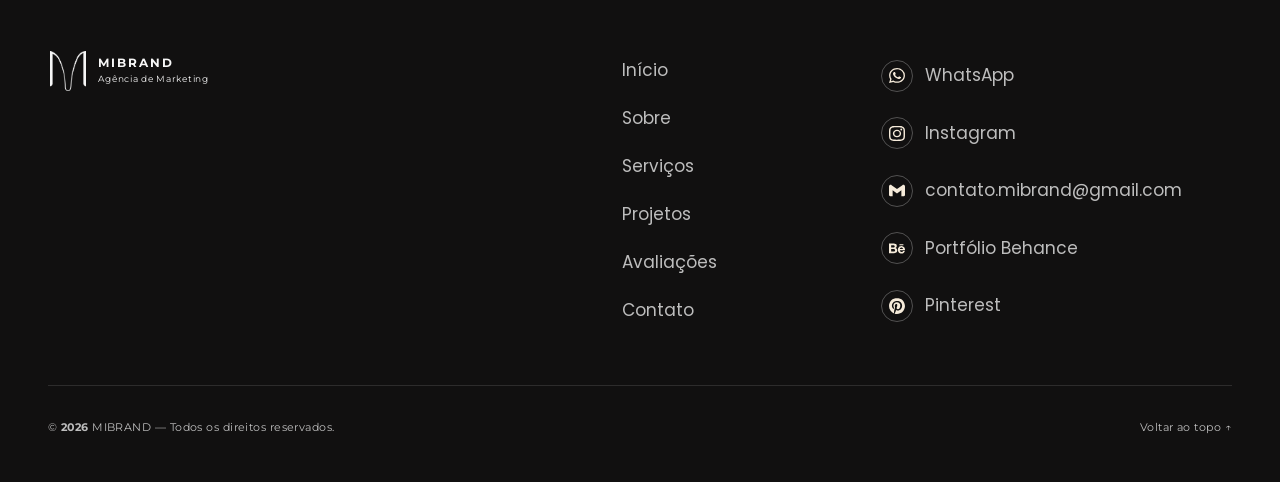
==== commit ab8faa5f: "Remove imagem de compartilhamento" ====
--- a/index.html
+++ b/index.html
@@ -13,14 +13,9 @@
   <meta property="og:title" content="MIBRAND | Marketing & Branding">
   <meta property="og:description" content="Estratégia, identidade e conteúdo para marcas que desejam ser reconhecidas e lembradas.">
   <meta property="og:url" content="https://mibrand.com.br/">
-  <meta property="og:image" content="https://mibrand.com.br/assets/images/mibrand-og.webp">
-  <meta property="og:image:width" content="1200">
-  <meta property="og:image:height" content="628">
-  <meta property="og:image:alt" content="Direção criativa da MIBRAND em uma composição visual de tons terrosos">
   <meta name="twitter:card" content="summary_large_image">
   <meta name="twitter:title" content="MIBRAND | Marketing & Branding">
   <meta name="twitter:description" content="Estratégia, identidade e conteúdo para marcas relevantes, reconhecíveis e consistentes.">
-  <meta name="twitter:image" content="https://mibrand.com.br/assets/images/mibrand-og.webp">
   <link rel="icon" href="favicon.ico" sizes="48x48">
   <link rel="icon" href="favicon-48x48.png" type="image/png" sizes="48x48">
   <link rel="icon" href="favicon-192x192.png" type="image/png" sizes="192x192">
